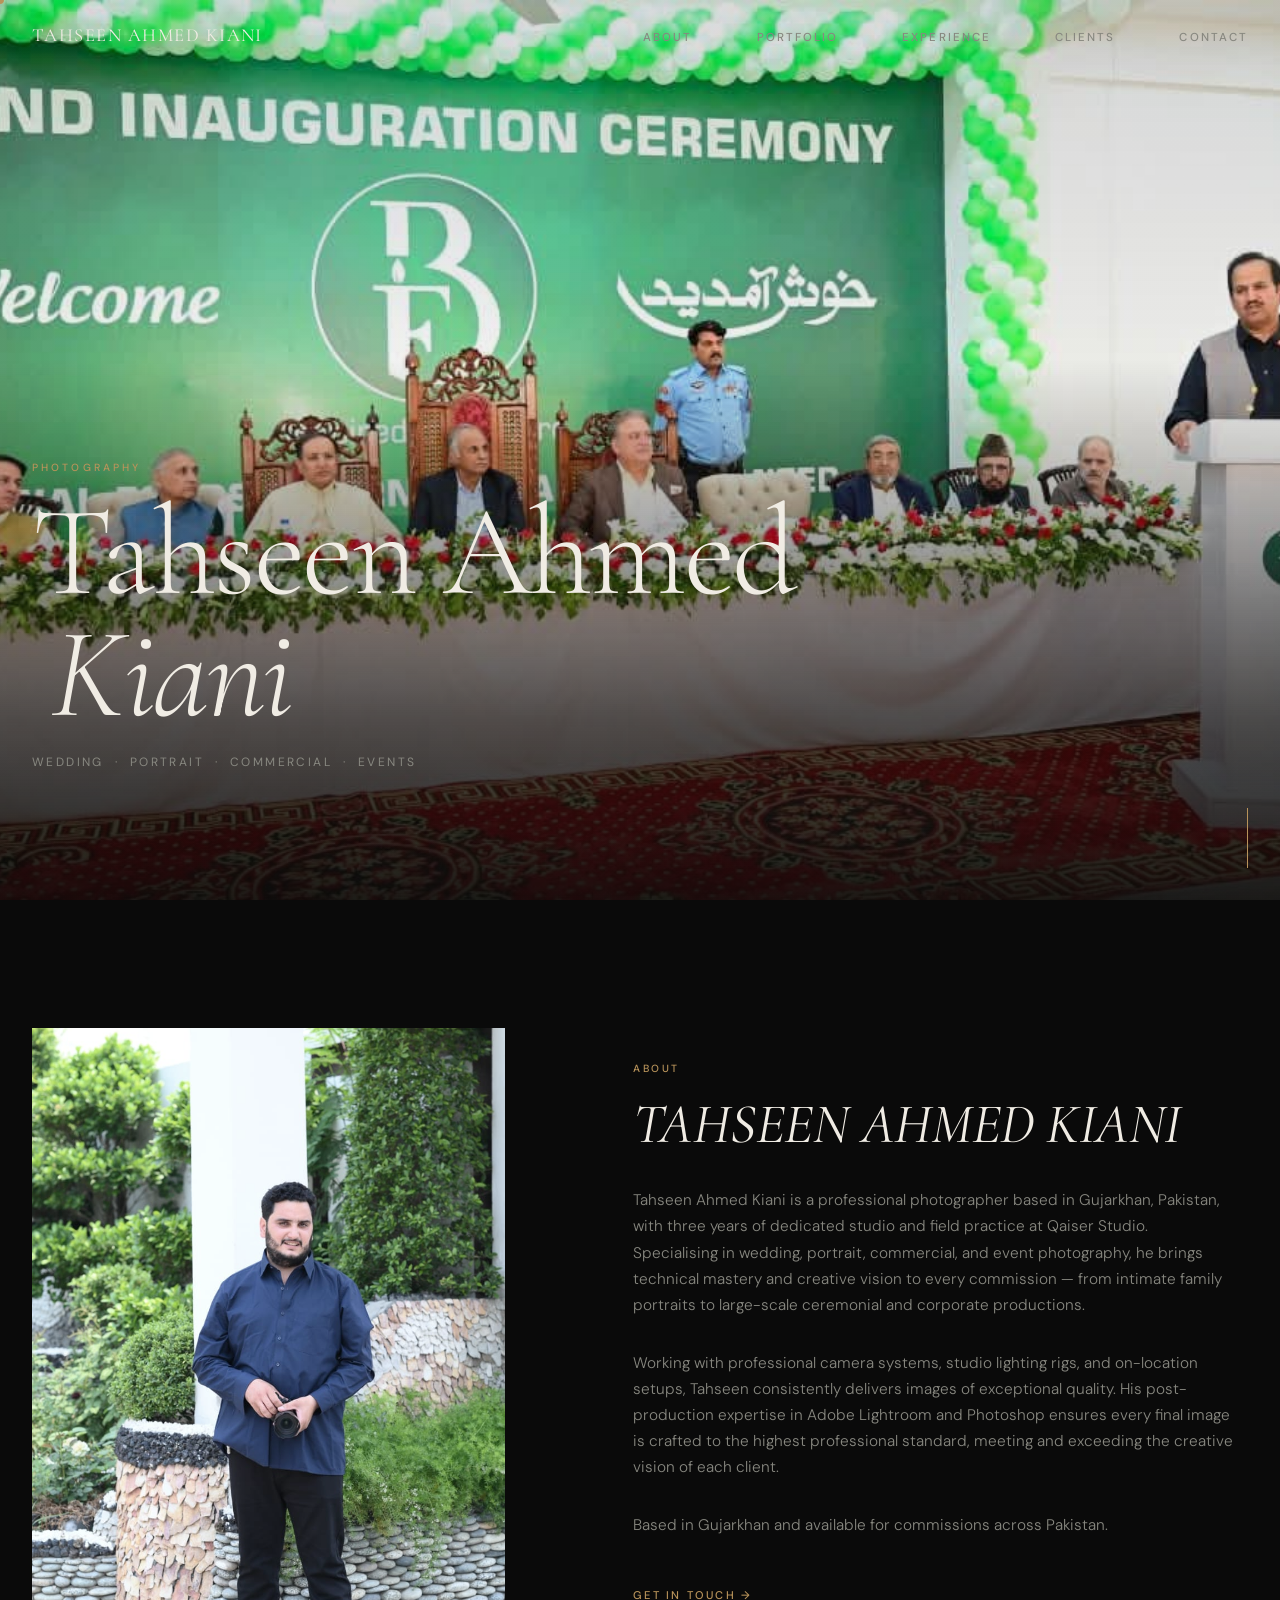
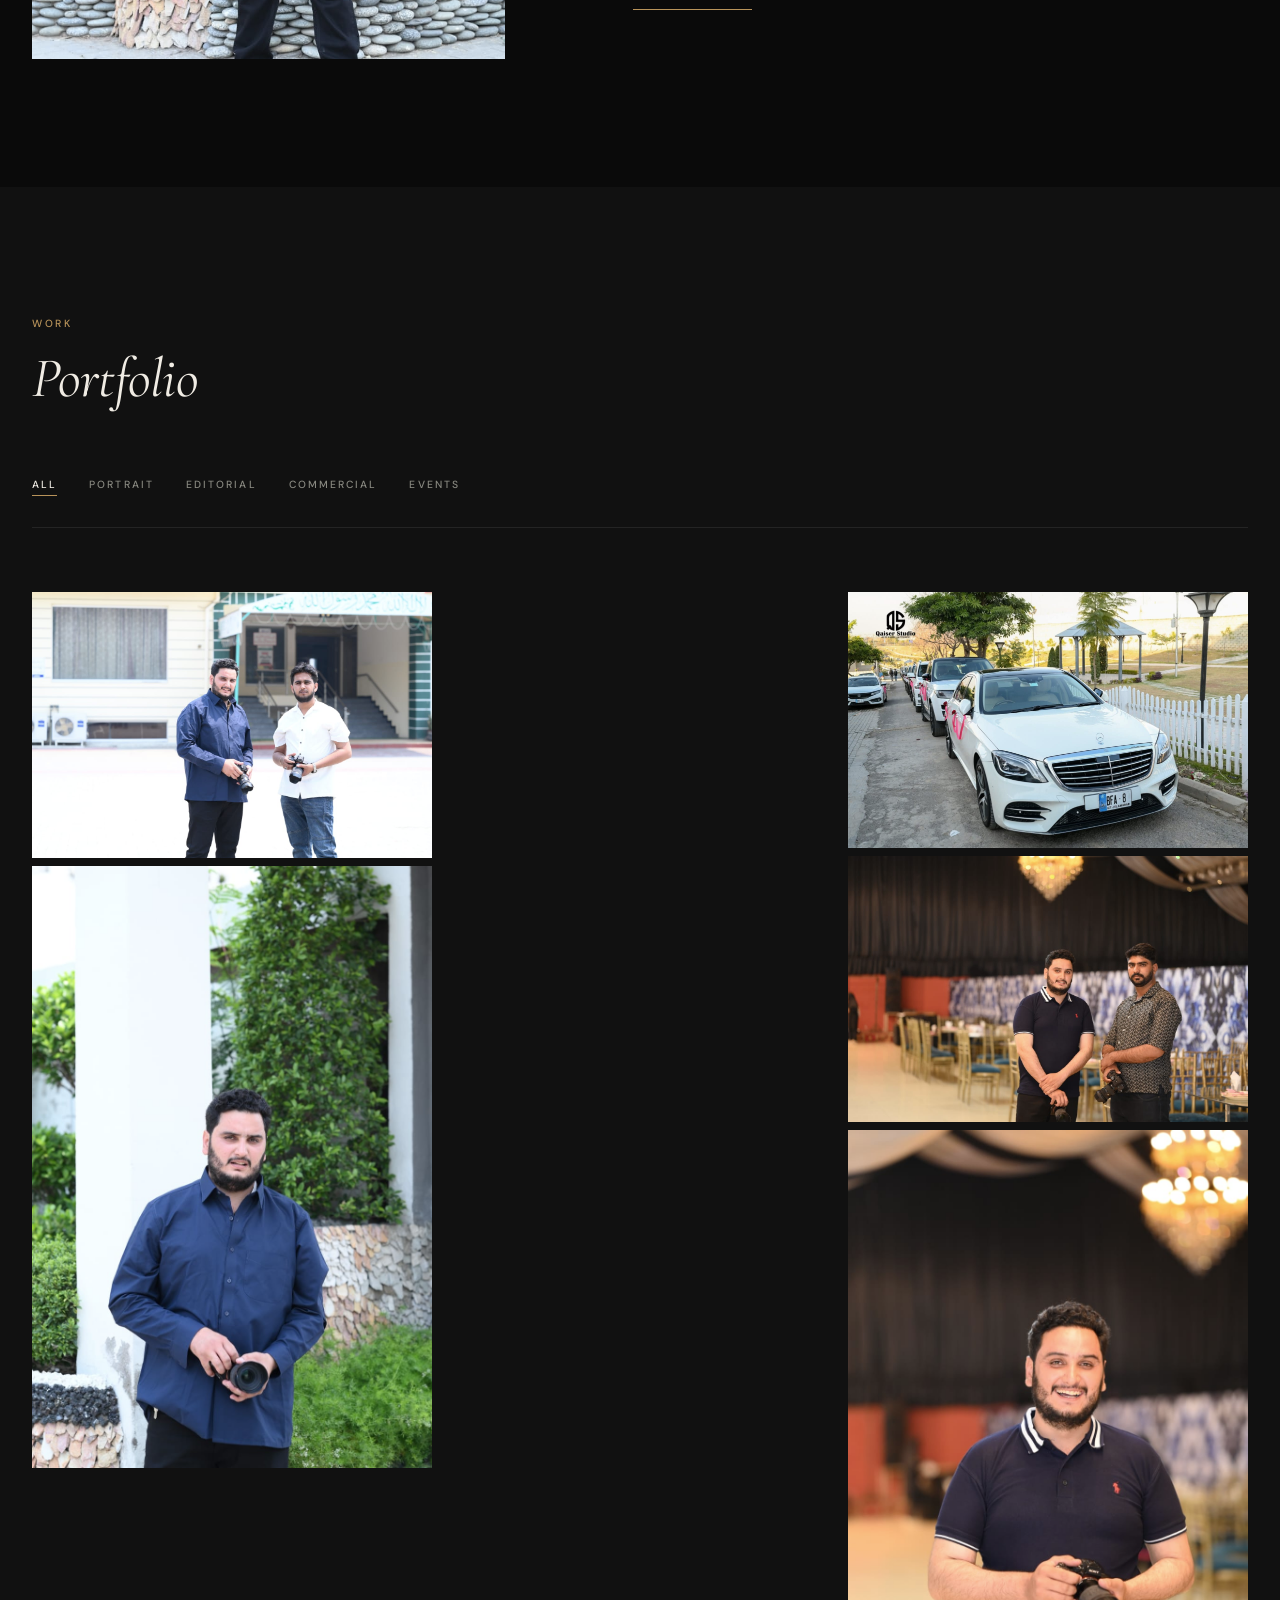
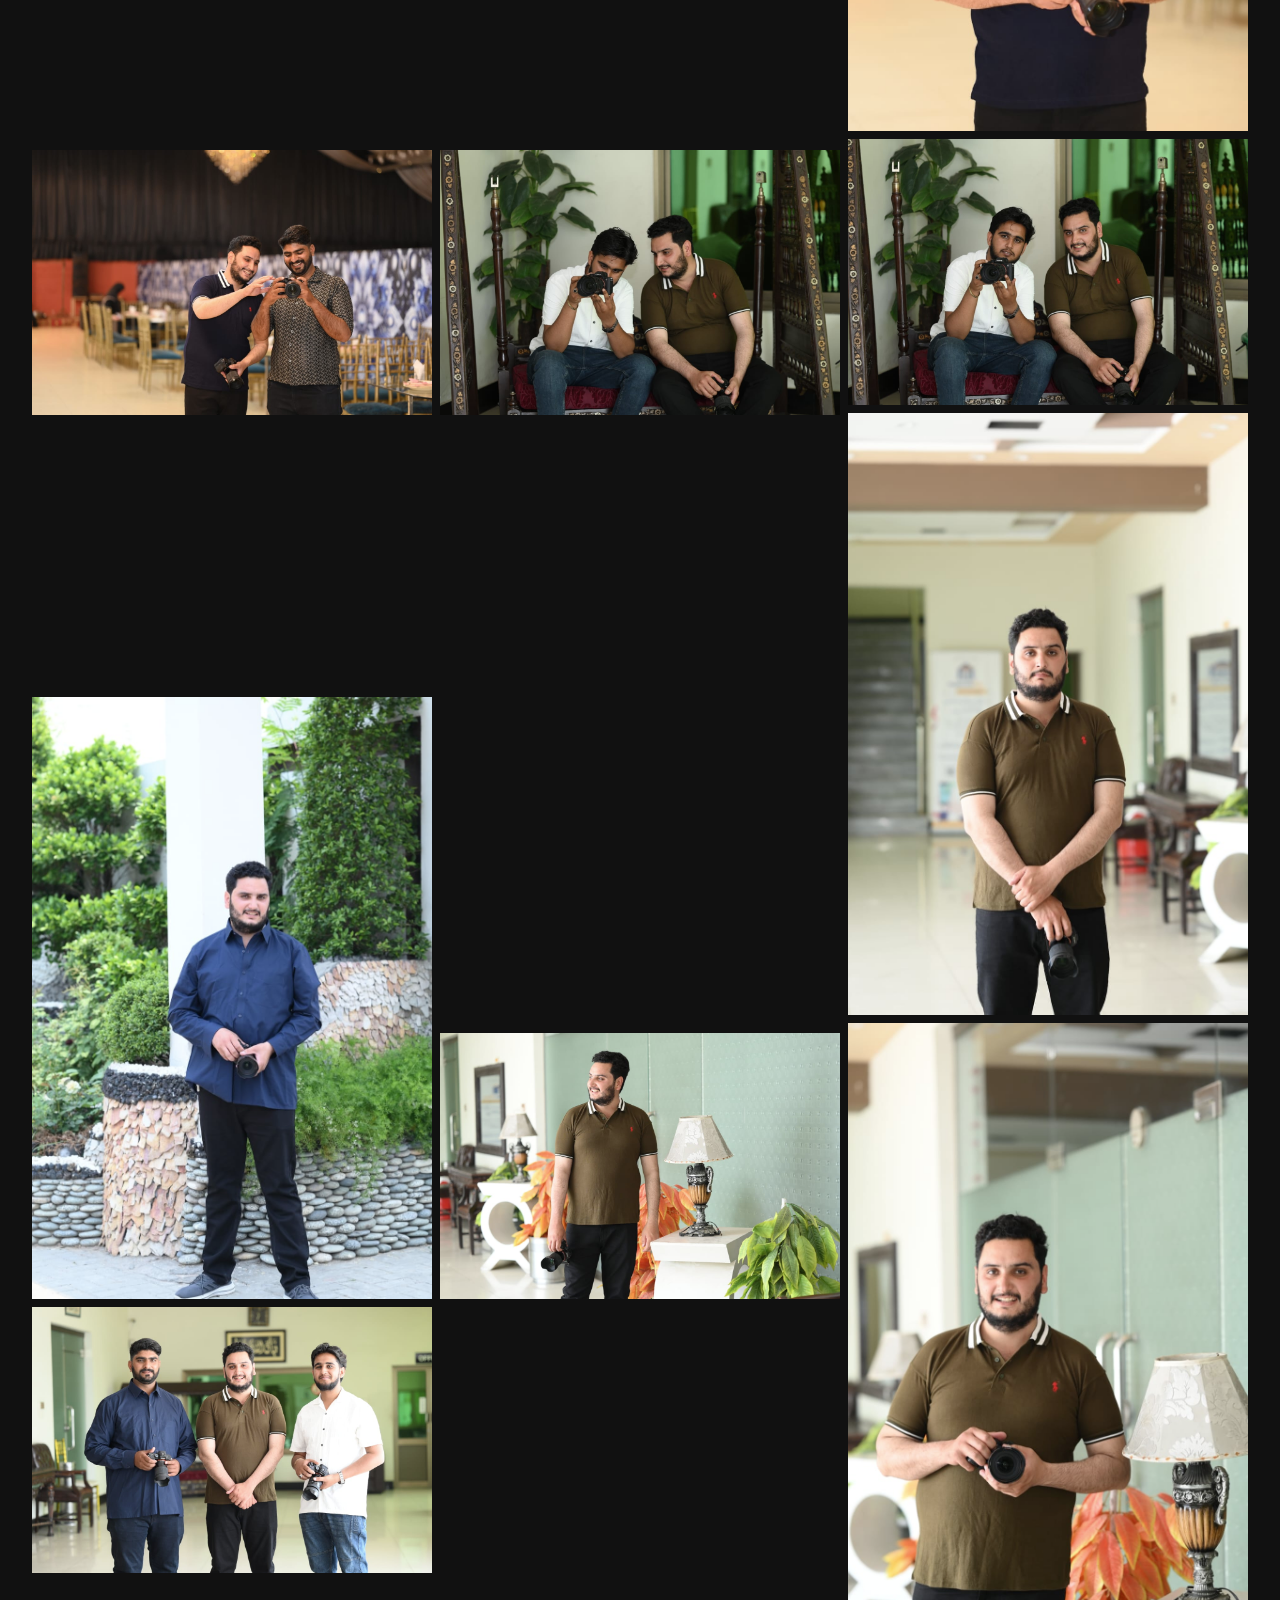
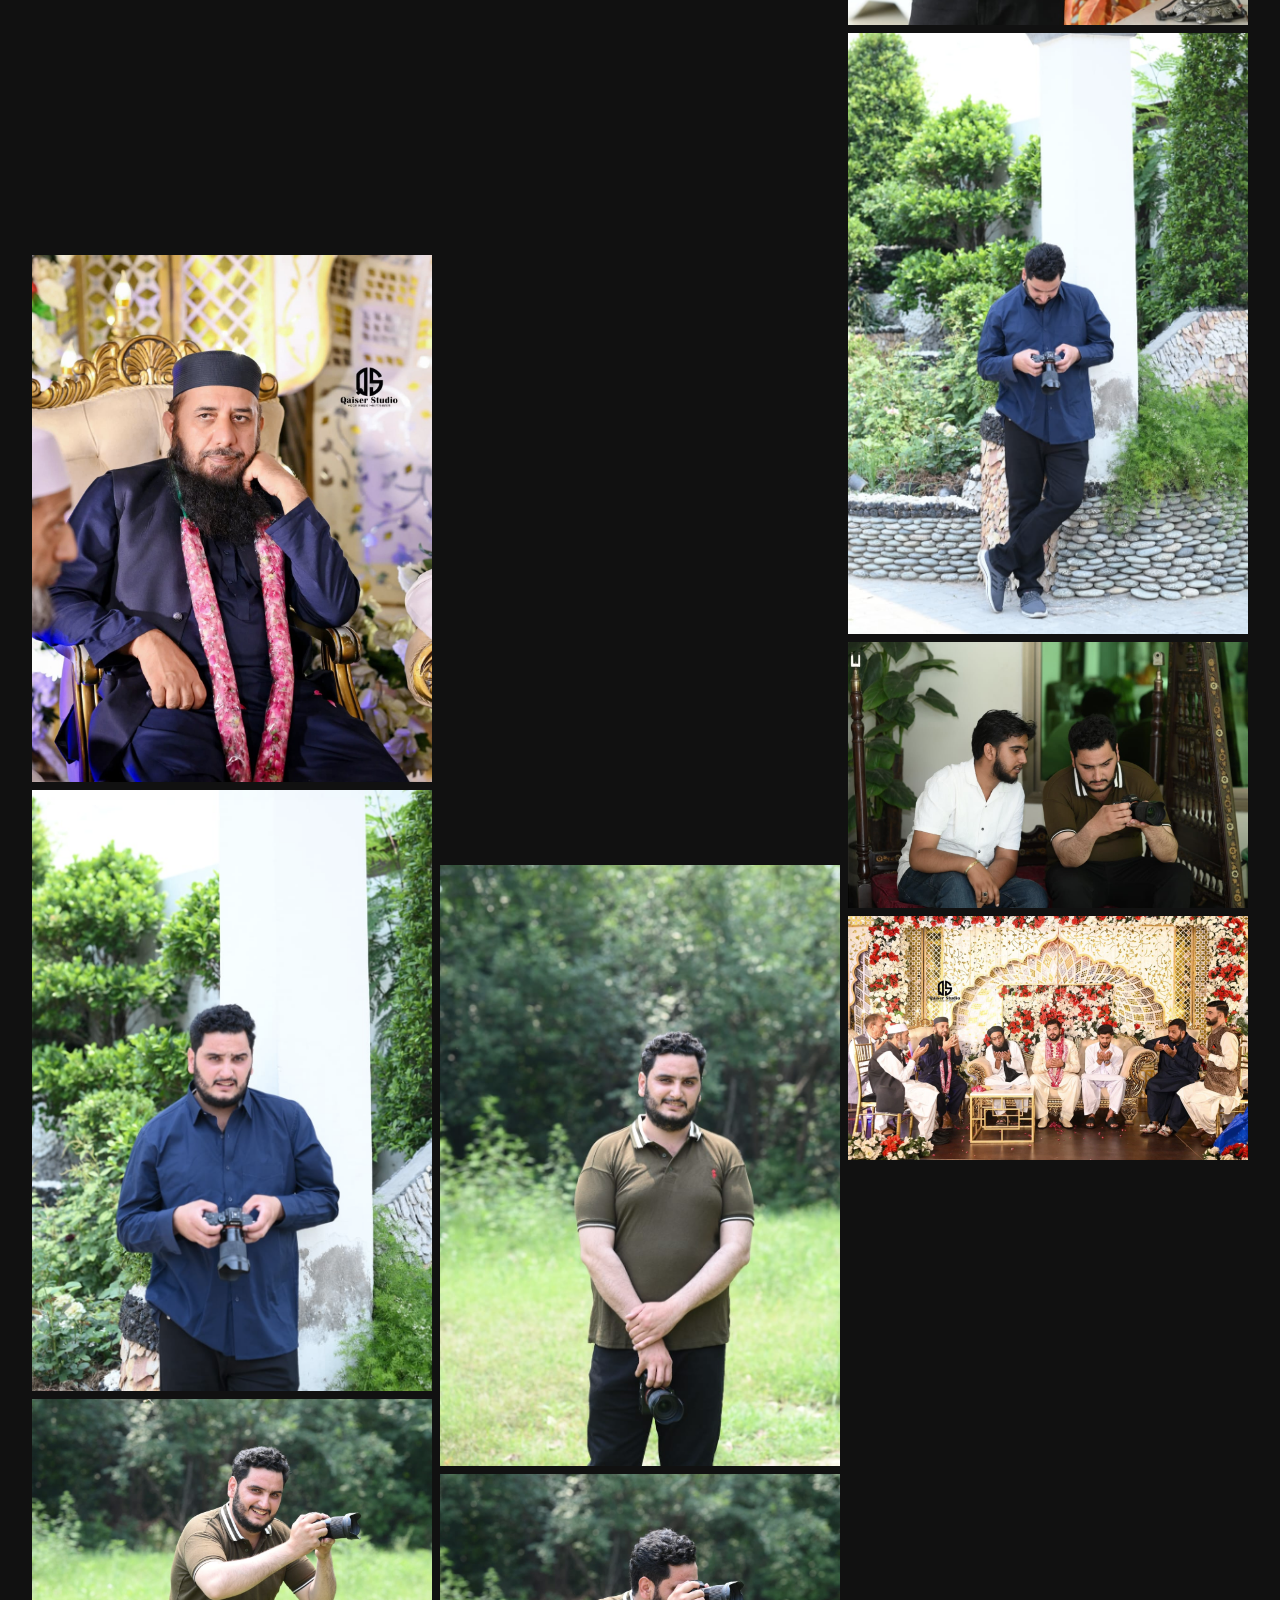
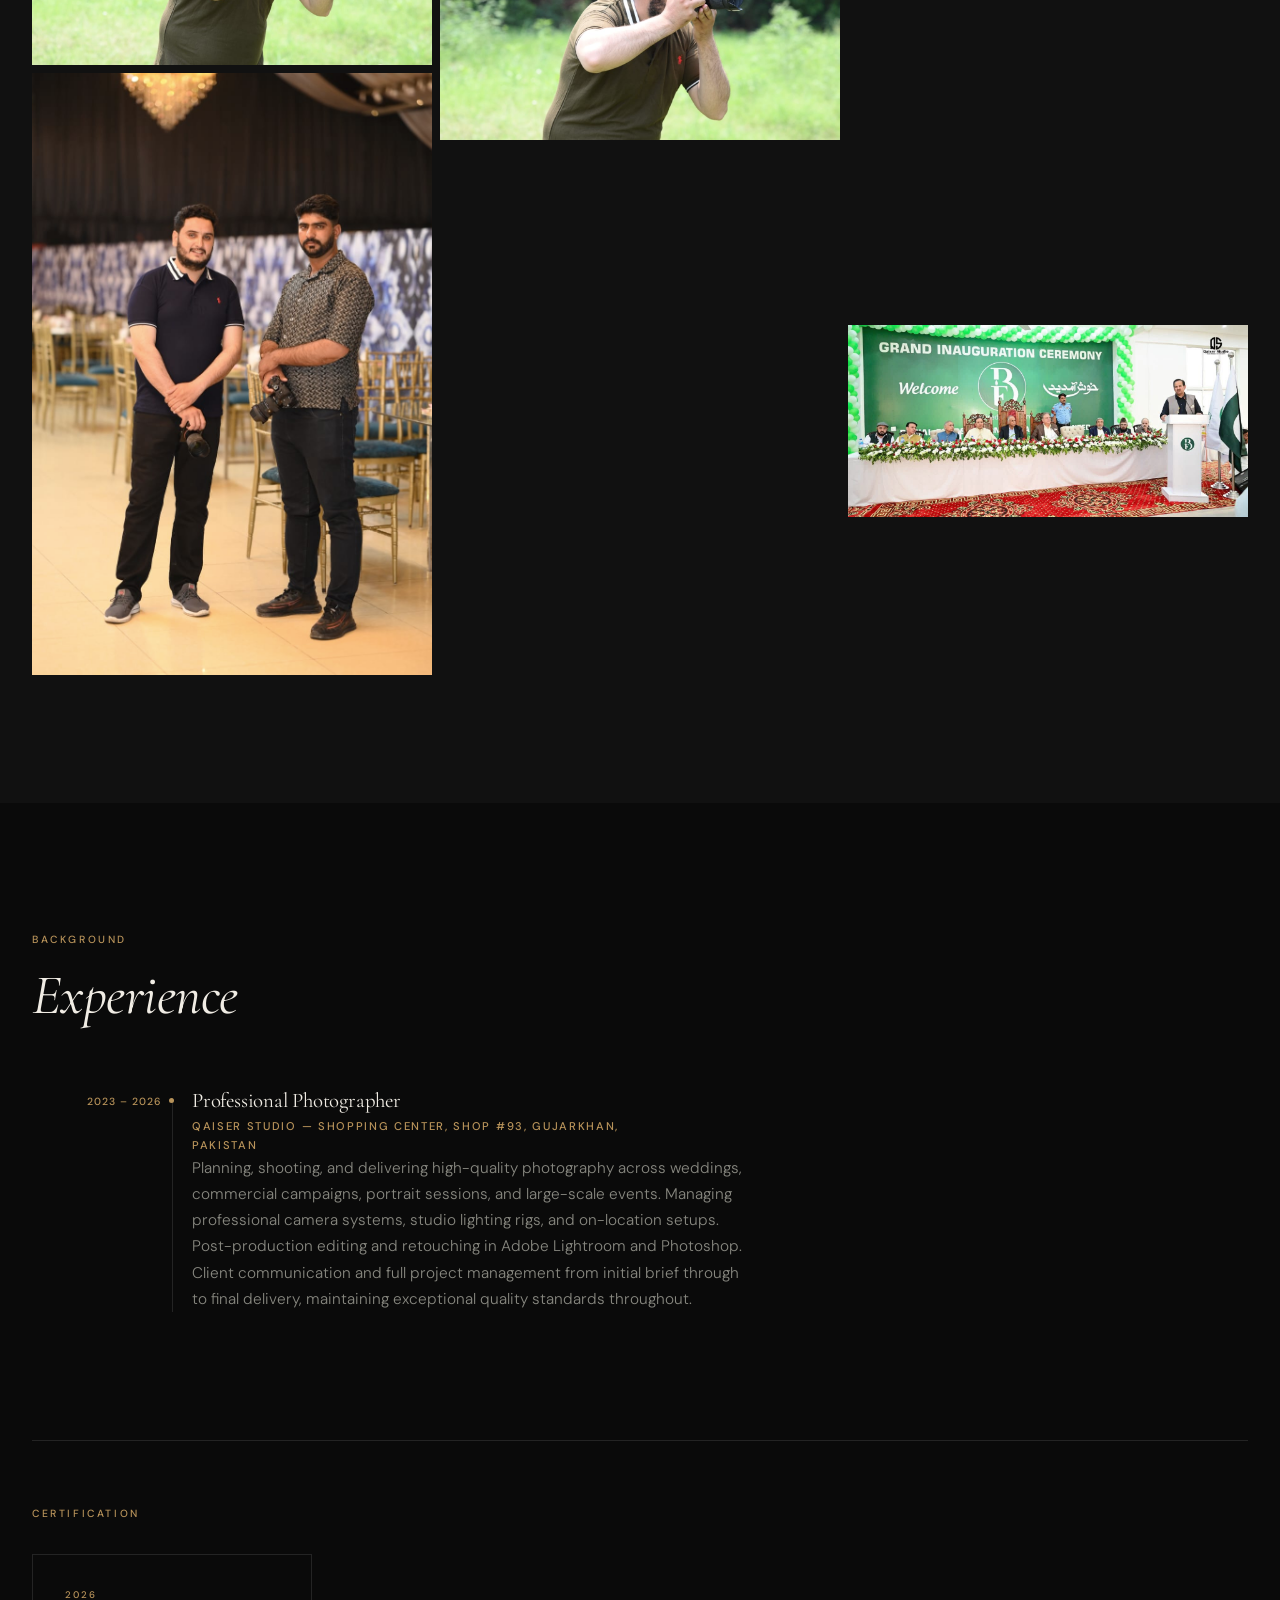
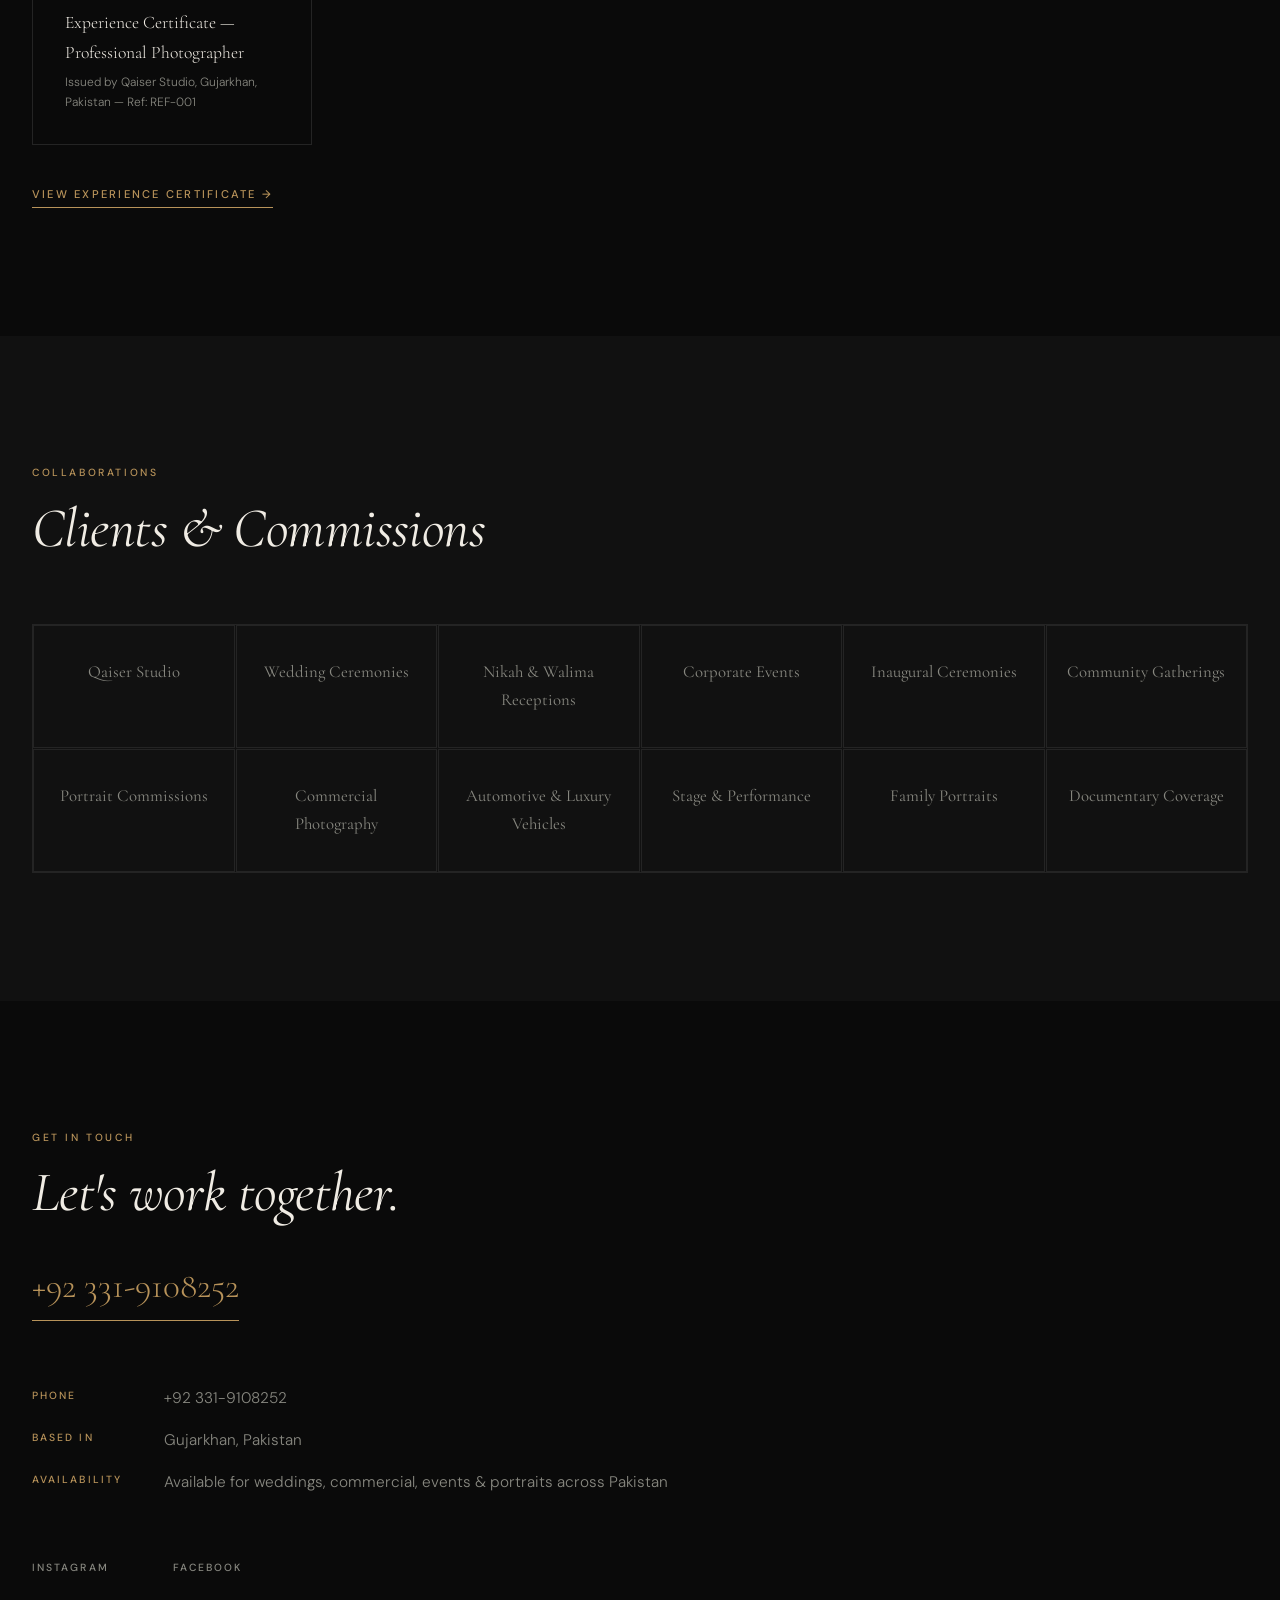
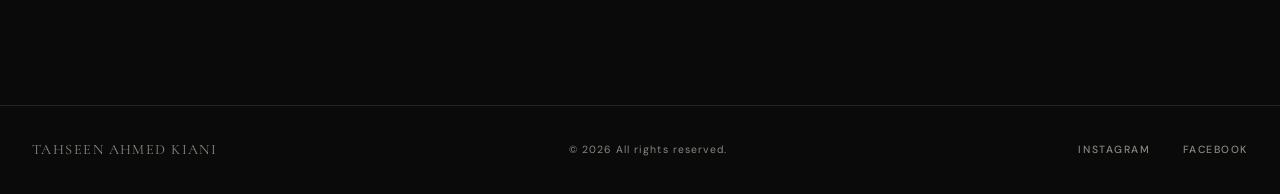
==== index.html @ 6f300f05 "Hardcode about portrait src in HTML for reliable load Co-Authored-By: Claude Sonnet 4.6 <noreply@ant" ====
<!DOCTYPE html>
<html lang="en">
<head>
  <meta charset="UTF-8">
  <meta name="viewport" content="width=device-width, initial-scale=1.0">

  <title>TAHSEEN AHMED KIANI — Photography</title>
  <meta name="description" content="TAHSEEN AHMED KIANI — wedding, portrait, commercial and event photographer based in Gujarkhan, Pakistan. Professional portfolio.">
  <meta name="author" content="TAHSEEN AHMED KIANI">

  <!-- Open Graph -->
  <meta property="og:title" content="TAHSEEN AHMED KIANI — Photography">
  <meta property="og:description" content="Wedding, portrait, commercial and event photographer based in Gujarkhan, Pakistan.">
  <meta property="og:type" content="website">

  <!-- Google Fonts: Cormorant Garamond (display) + DM Sans (body) -->
  <link rel="preconnect" href="https://fonts.googleapis.com">
  <link rel="preconnect" href="https://fonts.gstatic.com" crossorigin>
  <link href="https://fonts.googleapis.com/css2?family=Cormorant+Garamond:ital,wght@0,300;0,400;0,500;0,600;1,300;1,400&family=DM+Sans:wght@300;400;500&display=swap" rel="stylesheet">

  <link rel="stylesheet" href="css/style.css">
</head>
<body>

  <!-- Custom cursor dot -->
  <div class="cursor" id="cursor" aria-hidden="true"></div>

  <!-- =====================================================
       NAVIGATION
       ===================================================== -->
  <nav class="nav" id="nav" role="navigation" aria-label="Main navigation">
    <a class="nav__logo" href="#hero" aria-label="TAHSEEN AHMED KIANI — home">
      TAHSEEN AHMED KIANI
    </a>

    <button class="nav__toggle" id="navToggle" aria-label="Toggle navigation" aria-expanded="false">
      <span></span>
      <span></span>
      <span></span>
    </button>

    <ul class="nav__links" id="navLinks" role="list">
      <li><a href="#about">About</a></li>
      <li><a href="#portfolio">Portfolio</a></li>
      <li><a href="#experience">Experience</a></li>
      <li><a href="#clients">Clients</a></li>
      <li><a href="#contact">Contact</a></li>
    </ul>
  </nav>

  <main>

    <!-- =====================================================
         HERO — full-screen landing
         ===================================================== -->
    <section class="hero" id="hero" aria-label="Hero">
      <div class="hero__bg-wrap">
        <img class="hero__bg" id="heroBg" src="" alt="Tahseen Ahmed Kiani — photography" loading="eager">
      </div>
      <div class="hero__overlay" aria-hidden="true"></div>
      <div class="hero__content">
        <p class="hero__eyebrow reveal">Photography</p>
        <h1 class="hero__name reveal">
          <span class="hero__name-first">Tahseen Ahmed</span>
          <span class="hero__name-last"> Kiani</span>
        </h1>
        <p class="hero__tagline reveal">Wedding &nbsp;&middot;&nbsp; Portrait &nbsp;&middot;&nbsp; Commercial &nbsp;&middot;&nbsp; Events</p>
      </div>
      <a class="hero__scroll" href="#about" aria-label="Scroll to about section">
        <span class="hero__scroll-line"></span>
      </a>
    </section>

    <!-- =====================================================
         ABOUT
         ===================================================== -->
    <section class="about" id="about" aria-labelledby="about-heading">
      <div class="container">
        <div class="about__grid">
          <div class="about__image-wrap reveal">
            <figure>
              <img
                class="about__portrait"
                id="aboutPortrait"
                src="assests/WhatsApp%20Image%202026-05-24%20at%2021.28.14%20(1).jpeg"
                alt="Tahseen Ahmed Kiani — professional photographer"
                loading="lazy"
              >
            </figure>
          </div>
          <div class="about__text">
            <p class="section-label reveal">About</p>
            <h2 id="about-heading" class="about__heading reveal">TAHSEEN AHMED KIANI</h2>
            <div class="about__body">
              <p class="reveal">
                Tahseen Ahmed Kiani is a professional photographer based in Gujarkhan, Pakistan, with three years of dedicated studio and field practice at Qaiser Studio. Specialising in wedding, portrait, commercial, and event photography, he brings technical mastery and creative vision to every commission — from intimate family portraits to large-scale ceremonial and corporate productions.
              </p>
              <p class="reveal">
                Working with professional camera systems, studio lighting rigs, and on-location setups, Tahseen consistently delivers images of exceptional quality. His post-production expertise in Adobe Lightroom and Photoshop ensures every final image is crafted to the highest professional standard, meeting and exceeding the creative vision of each client.
              </p>
              <p class="reveal">
                Based in Gujarkhan and available for commissions across Pakistan.
              </p>
            </div>
            <a class="btn-text reveal" href="#contact">Get in touch &rarr;</a>
          </div>
        </div>
      </div>
    </section>

    <!-- =====================================================
         PORTFOLIO / GALLERY
         ===================================================== -->
    <section class="portfolio" id="portfolio" aria-labelledby="portfolio-heading">
      <div class="container">
        <div class="portfolio__header reveal">
          <p class="section-label">Work</p>
          <h2 id="portfolio-heading">Portfolio</h2>
        </div>

        <!-- Category filter bar -->
        <div class="filter" id="filter" role="tablist" aria-label="Portfolio categories">
          <button class="filter__btn active" data-filter="all" role="tab" aria-selected="true">All</button>
          <button class="filter__btn" data-filter="portrait" role="tab" aria-selected="false">Portrait</button>
          <button class="filter__btn" data-filter="editorial" role="tab" aria-selected="false">Editorial</button>
          <button class="filter__btn" data-filter="commercial" role="tab" aria-selected="false">Commercial</button>
          <button class="filter__btn" data-filter="events" role="tab" aria-selected="false">Events</button>
        </div>

        <!-- Gallery masonry grid — populated by js/main.js -->
        <div class="gallery" id="gallery" role="tabpanel" aria-live="polite"></div>
      </div>
    </section>

    <!-- =====================================================
         EXPERIENCE / CV
         ===================================================== -->
    <section class="experience" id="experience" aria-labelledby="experience-heading">
      <div class="container">
        <div class="experience__header reveal">
          <p class="section-label">Background</p>
          <h2 id="experience-heading">Experience</h2>
        </div>

        <div class="timeline">

          <article class="timeline__item reveal">
            <div class="timeline__year">
              2023 &ndash; 2026
            </div>
            <div class="timeline__content">
              <h3>Professional Photographer</h3>
              <p class="timeline__org">Qaiser Studio &mdash; Shopping Center, Shop #93, Gujarkhan, Pakistan</p>
              <p>Planning, shooting, and delivering high-quality photography across weddings, commercial campaigns, portrait sessions, and large-scale events. Managing professional camera systems, studio lighting rigs, and on-location setups. Post-production editing and retouching in Adobe Lightroom and Photoshop. Client communication and full project management from initial brief through to final delivery, maintaining exceptional quality standards throughout.</p>
            </div>
          </article>

        </div>

        <!-- Experience Certificate -->
        <div class="awards reveal">
          <p class="section-label">Certification</p>
          <div class="awards__grid">
            <div class="award__item">
              <span class="award__year">2026</span>
              <span class="award__name">Experience Certificate — Professional Photographer</span>
              <span class="award__body">Issued by Qaiser Studio, Gujarkhan, Pakistan &mdash; Ref: REF-001</span>
            </div>
          </div>
          <p style="margin-top:1.5rem;">
            <a class="btn-text" href="assests/experience-certificate-1.jpeg" target="_blank" rel="noopener noreferrer">View Experience Certificate &rarr;</a>
          </p>
        </div>
      </div>
    </section>

    <!-- =====================================================
         CLIENTS / COMMISSIONS
         ===================================================== -->
    <section class="clients" id="clients" aria-labelledby="clients-heading">
      <div class="container">
        <div class="clients__header reveal">
          <p class="section-label">Collaborations</p>
          <h2 id="clients-heading">Clients &amp; Commissions</h2>
        </div>
        <ul class="clients__grid reveal" role="list">
          <li>Qaiser Studio</li>
          <li>Wedding Ceremonies</li>
          <li>Nikah &amp; Walima Receptions</li>
          <li>Corporate Events</li>
          <li>Inaugural Ceremonies</li>
          <li>Community Gatherings</li>
          <li>Portrait Commissions</li>
          <li>Commercial Photography</li>
          <li>Automotive &amp; Luxury Vehicles</li>
          <li>Stage &amp; Performance</li>
          <li>Family Portraits</li>
          <li>Documentary Coverage</li>
        </ul>
      </div>
    </section>

    <!-- =====================================================
         CONTACT
         ===================================================== -->
    <section class="contact" id="contact" aria-labelledby="contact-heading">
      <div class="container">
        <div class="contact__inner reveal">
          <p class="section-label">Get in touch</p>
          <h2 id="contact-heading" class="contact__heading">Let's work together.</h2>
          <a class="contact__email" href="tel:+923319108252">+92 331-9108252</a>

          <div class="contact__details">
            <p><span class="contact__label">Phone</span><a href="tel:+923319108252">+92 331-9108252</a></p>
            <p><span class="contact__label">Based in</span>Gujarkhan, Pakistan</p>
            <p><span class="contact__label">Availability</span>Available for weddings, commercial, events &amp; portraits across Pakistan</p>
          </div>

          <div class="contact__social">
            <a href="https://instagram.com/qaiserstudio" target="_blank" rel="noopener noreferrer" aria-label="Instagram">Instagram</a>
            <a href="https://www.facebook.com/QaiserStudioGujarkhan" target="_blank" rel="noopener noreferrer" aria-label="Facebook">Facebook</a>
          </div>
        </div>
      </div>
    </section>

  </main>

  <!-- =====================================================
       FOOTER
       ===================================================== -->
  <footer class="footer" role="contentinfo">
    <div class="container">
      <div class="footer__inner">
        <span class="footer__name">TAHSEEN AHMED KIANI</span>
        <span class="footer__copy">&copy; <span id="footerYear"></span> All rights reserved.</span>
        <nav class="footer__social" aria-label="Social links">
          <a href="https://instagram.com/qaiserstudio" target="_blank" rel="noopener noreferrer">Instagram</a>
          <a href="https://www.facebook.com/QaiserStudioGujarkhan" target="_blank" rel="noopener noreferrer">Facebook</a>
        </nav>
      </div>
    </div>
  </footer>

  <!-- =====================================================
       LIGHTBOX OVERLAY
       ===================================================== -->
  <div class="lightbox" id="lightbox" role="dialog" aria-modal="true" aria-label="Image viewer" aria-hidden="true">
    <button class="lightbox__close" id="lbClose" aria-label="Close lightbox">&times;</button>
    <button class="lightbox__prev" id="lbPrev" aria-label="Previous image">&#8249;</button>
    <button class="lightbox__next" id="lbNext" aria-label="Next image">&#8250;</button>
    <div class="lightbox__stage">
      <figure class="lightbox__figure">
        <img class="lightbox__img" id="lbImg" src="" alt="">
        <figcaption class="lightbox__caption" id="lbCaption"></figcaption>
      </figure>
    </div>
    <div class="lightbox__counter" id="lbCounter" aria-live="polite"></div>
  </div>

  <script src="js/main.js"></script>
</body>
</html>
---- css/style.css ----
/* =====================================================
   CSS Custom Properties — edit these to retheme the whole site
   ===================================================== */
:root {
  /* Colours */
  --bg:           #0a0a0a;
  --bg-2:         #111111;
  --bg-3:         #181818;
  --text:         #f0ece4;
  --text-muted:   #888880;
  --accent:       #b8935a;   /* warm gold */
  --accent-light: #d4aa72;
  --border:       #242424;

  /* Typography */
  --font-display: 'Cormorant Garamond', Georgia, serif;
  --font-body:    'DM Sans', system-ui, sans-serif;

  /* Spacing */
  --space-xs:   0.5rem;
  --space-sm:   1rem;
  --space-md:   2rem;
  --space-lg:   4rem;
  --space-xl:   8rem;

  /* Layout */
  --container:  1320px;
  --nav-height: 72px;

  /* Transitions */
  --ease:       cubic-bezier(0.25, 0.46, 0.45, 0.94);
  --duration:   0.6s;
}

/* =====================================================
   Reset & Base
   ===================================================== */
*, *::before, *::after {
  box-sizing: border-box;
  margin: 0;
  padding: 0;
}

html {
  font-size: 16px;
  scroll-behavior: smooth;
  -webkit-text-size-adjust: 100%;
}

body {
  background-color: var(--bg);
  color: var(--text);
  font-family: var(--font-body);
  font-weight: 300;
  line-height: 1.7;
  overflow-x: hidden;
  cursor: none;
}

body.lightbox-open {
  overflow: hidden;
}

img {
  display: block;
  max-width: 100%;
  height: auto;
}

a {
  color: inherit;
  text-decoration: none;
}

ul {
  list-style: none;
}

button {
  background: none;
  border: none;
  cursor: none;
  font-family: inherit;
  color: inherit;
}

/* =====================================================
   Typography
   ===================================================== */
h1, h2, h3, h4 {
  font-family: var(--font-display);
  font-weight: 400;
  line-height: 1.1;
  letter-spacing: -0.01em;
}

h1 { font-size: clamp(3rem, 8vw, 7rem); }
h2 { font-size: clamp(2rem, 5vw, 3.5rem); }
h3 { font-size: clamp(1.1rem, 2vw, 1.5rem); }

p {
  font-size: clamp(0.9rem, 1.2vw, 1.05rem);
  color: var(--text-muted);
  max-width: 60ch;
}

.section-label {
  font-family: var(--font-body);
  font-size: 0.65rem;
  font-weight: 500;
  letter-spacing: 0.25em;
  text-transform: uppercase;
  color: var(--accent);
  margin-bottom: var(--space-sm);
  max-width: none;
}

.container {
  max-width: var(--container);
  margin: 0 auto;
  padding: 0 var(--space-md);
}

/* =====================================================
   Custom Cursor
   ===================================================== */
.cursor {
  position: fixed;
  width: 8px;
  height: 8px;
  background: var(--accent);
  border-radius: 50%;
  pointer-events: none;
  z-index: 9999;
  transform: translate(-50%, -50%);
  transition: transform 0.15s var(--ease), width 0.2s var(--ease), height 0.2s var(--ease), opacity 0.2s;
  mix-blend-mode: normal;
  will-change: transform;
}

.cursor.cursor--hover {
  width: 36px;
  height: 36px;
  background: transparent;
  border: 1px solid var(--accent);
  mix-blend-mode: normal;
}

.cursor.cursor--hidden {
  opacity: 0;
}

@media (hover: none) {
  .cursor { display: none; }
  body { cursor: auto; }
  button { cursor: pointer; }
  a { cursor: pointer; }
}

/* =====================================================
   Scroll Reveal Animation
   ===================================================== */
.reveal {
  opacity: 0;
  transform: translateY(28px);
  transition: opacity 0.75s var(--ease), transform 0.75s var(--ease);
}

.reveal.is-visible {
  opacity: 1;
  transform: translateY(0);
}

/* Staggered children */
.reveal:nth-child(2) { transition-delay: 0.1s; }
.reveal:nth-child(3) { transition-delay: 0.2s; }
.reveal:nth-child(4) { transition-delay: 0.3s; }

/* =====================================================
   Navigation
   ===================================================== */
.nav {
  position: fixed;
  top: 0;
  left: 0;
  right: 0;
  height: var(--nav-height);
  z-index: 1000;
  display: flex;
  align-items: center;
  justify-content: space-between;
  padding: 0 var(--space-md);
  transition: background 0.4s var(--ease), backdrop-filter 0.4s;
}

.nav.nav--scrolled {
  background: rgba(10, 10, 10, 0.85);
  backdrop-filter: blur(16px);
  -webkit-backdrop-filter: blur(16px);
  border-bottom: 1px solid var(--border);
}

.nav__logo {
  font-family: var(--font-display);
  font-size: 1.15rem;
  font-weight: 400;
  letter-spacing: 0.08em;
  text-transform: uppercase;
  color: var(--text);
  white-space: nowrap;
  transition: color 0.3s;
}

.nav__logo:hover {
  color: var(--accent);
}

.nav__links {
  display: flex;
  gap: var(--space-lg);
  align-items: center;
}

.nav__links a {
  font-size: 0.72rem;
  font-weight: 500;
  letter-spacing: 0.18em;
  text-transform: uppercase;
  color: var(--text-muted);
  position: relative;
  transition: color 0.3s;
}

.nav__links a::after {
  content: '';
  position: absolute;
  bottom: -4px;
  left: 0;
  width: 0;
  height: 1px;
  background: var(--accent);
  transition: width 0.3s var(--ease);
}

.nav__links a:hover {
  color: var(--text);
}

.nav__links a:hover::after {
  width: 100%;
}

/* Hamburger */
.nav__toggle {
  display: none;
  flex-direction: column;
  gap: 5px;
  width: 26px;
  padding: 4px 0;
  z-index: 1001;
}

.nav__toggle span {
  display: block;
  height: 1px;
  background: var(--text);
  transition: transform 0.35s var(--ease), opacity 0.35s;
}

.nav__toggle.is-open span:nth-child(1) {
  transform: translateY(6px) rotate(45deg);
}
.nav__toggle.is-open span:nth-child(2) {
  opacity: 0;
}
.nav__toggle.is-open span:nth-child(3) {
  transform: translateY(-6px) rotate(-45deg);
}

/* =====================================================
   Hero
   ===================================================== */
.hero {
  position: relative;
  height: 100svh;
  min-height: 600px;
  display: flex;
  align-items: flex-end;
  overflow: hidden;
}

.hero__bg-wrap {
  position: absolute;
  inset: 0;
  z-index: 0;
}

.hero__bg {
  width: 100%;
  height: 100%;
  object-fit: cover;
  object-position: center;
  transform: scale(1.04);
  transition: transform 8s ease-out;
}

.hero__bg.is-loaded {
  transform: scale(1);
}

.hero__overlay {
  position: absolute;
  inset: 0;
  z-index: 1;
  background: linear-gradient(
    to bottom,
    rgba(10, 10, 10, 0.15) 0%,
    rgba(10, 10, 10, 0.05) 40%,
    rgba(10, 10, 10, 0.7) 80%,
    rgba(10, 10, 10, 0.92) 100%
  );
}

.hero__content {
  position: relative;
  z-index: 2;
  padding: 0 var(--space-md) var(--space-xl);
  max-width: var(--container);
  width: 100%;
  margin: 0 auto;
}

.hero__eyebrow {
  font-size: 0.65rem;
  font-weight: 500;
  letter-spacing: 0.3em;
  text-transform: uppercase;
  color: var(--accent);
  margin-bottom: var(--space-sm);
  max-width: none;
}

.hero__name {
  font-family: var(--font-display);
  font-size: clamp(3.5rem, 10vw, 8.5rem);
  font-weight: 300;
  line-height: 0.95;
  letter-spacing: -0.02em;
  color: var(--text);
  margin-bottom: var(--space-sm);
}

.hero__name-last {
  display: block;
  padding-left: 0.15em;
  font-style: italic;
}

.hero__tagline {
  font-size: 0.75rem;
  font-weight: 400;
  letter-spacing: 0.2em;
  text-transform: uppercase;
  color: var(--text-muted);
  max-width: none;
}

.hero__scroll {
  position: absolute;
  bottom: var(--space-md);
  right: var(--space-md);
  z-index: 2;
  display: flex;
  align-items: center;
  gap: 10px;
  font-size: 0.6rem;
  letter-spacing: 0.2em;
  text-transform: uppercase;
  color: var(--text-muted);
  writing-mode: vertical-rl;
  transition: color 0.3s;
}

.hero__scroll-line {
  display: block;
  width: 1px;
  height: 60px;
  background: var(--accent);
  transform-origin: top;
  animation: scrollLine 2s var(--ease) infinite;
}

@keyframes scrollLine {
  0%   { transform: scaleY(0); opacity: 0; }
  30%  { opacity: 1; }
  100% { transform: scaleY(1); opacity: 0; }
}

/* =====================================================
   About
   ===================================================== */
.about {
  padding: var(--space-xl) 0;
  background: var(--bg);
}

.about__grid {
  display: grid;
  grid-template-columns: 1fr 1.3fr;
  gap: var(--space-xl);
  align-items: start;
}

.about__image-wrap figure {
  position: sticky;
  top: calc(var(--nav-height) + var(--space-md));
  overflow: hidden;
}

.about__portrait {
  width: 100%;
  aspect-ratio: 3 / 4;
  object-fit: cover;
  filter: grayscale(20%);
  transition: filter 0.6s;
}

.about__portrait:hover {
  filter: grayscale(0%);
}

.about__text {
  padding-top: var(--space-md);
}

.about__heading {
  margin-bottom: var(--space-md);
  font-style: italic;
  color: var(--text);
}

.about__body p {
  margin-bottom: var(--space-md);
}

.btn-text {
  display: inline-block;
  font-size: 0.7rem;
  font-weight: 500;
  letter-spacing: 0.2em;
  text-transform: uppercase;
  color: var(--accent);
  border-bottom: 1px solid var(--accent);
  padding-bottom: 3px;
  margin-top: var(--space-sm);
  transition: color 0.3s, border-color 0.3s, letter-spacing 0.3s;
}

.btn-text:hover {
  color: var(--accent-light);
  border-color: var(--accent-light);
  letter-spacing: 0.28em;
}

/* =====================================================
   Portfolio / Gallery
   ===================================================== */
.portfolio {
  padding: var(--space-xl) 0;
  background: var(--bg-2);
}

.portfolio__header {
  margin-bottom: var(--space-lg);
}

.portfolio__header h2 {
  font-style: italic;
  color: var(--text);
}

/* Filter bar */
.filter {
  display: flex;
  flex-wrap: wrap;
  gap: var(--space-md);
  margin-bottom: var(--space-lg);
  border-bottom: 1px solid var(--border);
  padding-bottom: var(--space-md);
}

.filter__btn {
  font-size: 0.65rem;
  font-weight: 500;
  letter-spacing: 0.2em;
  text-transform: uppercase;
  color: var(--text-muted);
  padding: 4px 0;
  position: relative;
  transition: color 0.3s;
}

.filter__btn::after {
  content: '';
  position: absolute;
  bottom: -1px;
  left: 0;
  width: 0;
  height: 1px;
  background: var(--accent);
  transition: width 0.3s var(--ease);
}

.filter__btn:hover,
.filter__btn.active {
  color: var(--text);
}

.filter__btn.active::after {
  width: 100%;
}

/* Masonry Gallery */
.gallery {
  columns: 3 300px;
  column-gap: 8px;
  transition: opacity 0.3s var(--ease);
}

.gallery.is-filtering {
  opacity: 0;
}

.gallery__item {
  break-inside: avoid;
  margin-bottom: 8px;
  overflow: hidden;
  position: relative;
  cursor: none;
  display: block;
}

.gallery__item.is-hidden {
  display: none;
}

.gallery__item figure {
  position: relative;
  overflow: hidden;
  line-height: 0;
}

.gallery__item img {
  width: 100%;
  height: auto;
  display: block;
  transition: transform 0.7s var(--ease), filter 0.5s;
  filter: grayscale(10%);
}

.gallery__item:hover img {
  transform: scale(1.03);
  filter: grayscale(0%);
}

.gallery__item figcaption {
  position: absolute;
  bottom: 0;
  left: 0;
  right: 0;
  padding: var(--space-md) var(--space-sm) var(--space-sm);
  background: linear-gradient(to top, rgba(10,10,10,0.8) 0%, transparent 100%);
  font-size: 0.6rem;
  font-weight: 500;
  letter-spacing: 0.18em;
  text-transform: uppercase;
  color: var(--text-muted);
  opacity: 0;
  transform: translateY(6px);
  transition: opacity 0.35s, transform 0.35s;
}

.gallery__item:hover figcaption {
  opacity: 1;
  transform: translateY(0);
}

/* =====================================================
   Lightbox
   ===================================================== */
.lightbox {
  position: fixed;
  inset: 0;
  z-index: 2000;
  background: rgba(5, 5, 5, 0.97);
  display: flex;
  align-items: center;
  justify-content: center;
  opacity: 0;
  pointer-events: none;
  transition: opacity 0.4s var(--ease);
}

.lightbox.is-open {
  opacity: 1;
  pointer-events: all;
}

.lightbox__stage {
  width: 100%;
  height: 100%;
  display: flex;
  align-items: center;
  justify-content: center;
  padding: calc(var(--nav-height) + var(--space-md)) var(--space-xl) var(--space-md);
}

.lightbox__figure {
  position: relative;
  max-width: 90vw;
  max-height: 88vh;
  display: flex;
  flex-direction: column;
  align-items: center;
}

.lightbox__img {
  max-width: 90vw;
  max-height: 82vh;
  width: auto;
  height: auto;
  object-fit: contain;
  transition: opacity 0.3s var(--ease), transform 0.3s var(--ease);
}

.lightbox__img.is-loading {
  opacity: 0;
  transform: scale(0.98);
}

.lightbox__caption {
  margin-top: var(--space-sm);
  font-size: 0.65rem;
  font-weight: 500;
  letter-spacing: 0.18em;
  text-transform: uppercase;
  color: var(--text-muted);
  text-align: center;
}

.lightbox__close,
.lightbox__prev,
.lightbox__next {
  position: absolute;
  z-index: 2001;
  color: var(--text-muted);
  font-size: 1.8rem;
  font-weight: 300;
  transition: color 0.3s, transform 0.3s;
  line-height: 1;
  padding: var(--space-sm);
}

.lightbox__close:hover,
.lightbox__prev:hover,
.lightbox__next:hover {
  color: var(--text);
}

.lightbox__close {
  top: var(--space-md);
  right: var(--space-md);
  font-size: 2rem;
}

.lightbox__close:hover {
  transform: rotate(90deg);
}

.lightbox__prev {
  left: var(--space-md);
  top: 50%;
  transform: translateY(-50%);
  font-size: 3rem;
}

.lightbox__next {
  right: var(--space-md);
  top: 50%;
  transform: translateY(-50%);
  font-size: 3rem;
}

.lightbox__prev:hover {
  transform: translateY(-50%) translateX(-4px);
}

.lightbox__next:hover {
  transform: translateY(-50%) translateX(4px);
}

.lightbox__counter {
  position: absolute;
  bottom: var(--space-md);
  left: 50%;
  transform: translateX(-50%);
  font-size: 0.65rem;
  font-weight: 500;
  letter-spacing: 0.2em;
  color: var(--text-muted);
}

/* =====================================================
   Experience / CV
   ===================================================== */
.experience {
  padding: var(--space-xl) 0;
  background: var(--bg);
}

.experience__header {
  margin-bottom: var(--space-lg);
}

.experience__header h2 {
  font-style: italic;
  color: var(--text);
}

.timeline {
  position: relative;
  padding-left: 160px;
}

.timeline::before {
  content: '';
  position: absolute;
  left: 140px;
  top: 8px;
  bottom: 0;
  width: 1px;
  background: var(--border);
}

.timeline__item {
  position: relative;
  margin-bottom: var(--space-xl);
}

.timeline__item::before {
  content: '';
  position: absolute;
  left: -23px;
  top: 8px;
  width: 5px;
  height: 5px;
  border-radius: 50%;
  background: var(--accent);
}

.timeline__year {
  position: absolute;
  left: -160px;
  top: 3px;
  width: 130px;
  text-align: right;
  font-size: 0.65rem;
  font-weight: 500;
  letter-spacing: 0.1em;
  color: var(--accent);
  text-transform: uppercase;
}

.timeline__content h3 {
  font-family: var(--font-display);
  font-weight: 400;
  font-size: 1.3rem;
  color: var(--text);
  margin-bottom: 4px;
}

.timeline__org {
  font-size: 0.7rem;
  font-weight: 500;
  letter-spacing: 0.15em;
  text-transform: uppercase;
  color: var(--accent);
  margin-bottom: var(--space-xs);
  max-width: none;
}

.timeline__content p {
  max-width: 55ch;
  margin-bottom: 0;
}

/* Awards */
.awards {
  margin-top: var(--space-xl);
  padding-top: var(--space-lg);
  border-top: 1px solid var(--border);
}

.awards .section-label {
  margin-bottom: var(--space-md);
}

.awards__grid {
  display: grid;
  grid-template-columns: repeat(auto-fill, minmax(260px, 1fr));
  gap: var(--space-md);
}

.award__item {
  display: flex;
  flex-direction: column;
  gap: 4px;
  padding: var(--space-md);
  border: 1px solid var(--border);
  transition: border-color 0.3s;
}

.award__item:hover {
  border-color: var(--accent);
}

.award__year {
  font-size: 0.6rem;
  font-weight: 500;
  letter-spacing: 0.2em;
  text-transform: uppercase;
  color: var(--accent);
}

.award__name {
  font-family: var(--font-display);
  font-size: 1.1rem;
  color: var(--text);
}

.award__body {
  font-size: 0.75rem;
  color: var(--text-muted);
}

/* =====================================================
   Clients
   ===================================================== */
.clients {
  padding: var(--space-xl) 0;
  background: var(--bg-2);
}

.clients__header {
  margin-bottom: var(--space-lg);
}

.clients__header h2 {
  font-style: italic;
  color: var(--text);
}

.clients__grid {
  display: grid;
  grid-template-columns: repeat(auto-fill, minmax(200px, 1fr));
  gap: 1px;
  border: 1px solid var(--border);
}

.clients__grid li {
  padding: var(--space-md) var(--space-sm);
  font-family: var(--font-display);
  font-size: 1.05rem;
  font-weight: 400;
  color: var(--text-muted);
  border: 1px solid var(--border);
  transition: color 0.3s, background 0.3s;
  text-align: center;
}

.clients__grid li:hover {
  color: var(--text);
  background: var(--bg-3);
}

/* =====================================================
   Contact
   ===================================================== */
.contact {
  padding: var(--space-xl) 0;
  background: var(--bg);
}

.contact__inner {
  max-width: 720px;
}

.contact__heading {
  font-family: var(--font-display);
  font-style: italic;
  color: var(--text);
  margin-bottom: var(--space-md);
}

.contact__email {
  display: inline-block;
  font-family: var(--font-display);
  font-size: clamp(1.4rem, 3vw, 2.2rem);
  color: var(--accent);
  border-bottom: 1px solid var(--accent);
  padding-bottom: 4px;
  margin-bottom: var(--space-lg);
  transition: color 0.3s, border-color 0.3s;
}

.contact__email:hover {
  color: var(--accent-light);
  border-color: var(--accent-light);
}

.contact__details {
  display: flex;
  flex-direction: column;
  gap: var(--space-sm);
  margin-bottom: var(--space-lg);
}

.contact__details p {
  display: flex;
  gap: var(--space-md);
  max-width: none;
}

.contact__label {
  font-size: 0.65rem;
  font-weight: 500;
  letter-spacing: 0.2em;
  text-transform: uppercase;
  color: var(--accent);
  min-width: 100px;
  padding-top: 2px;
}

.contact__details a {
  color: var(--text-muted);
  transition: color 0.3s;
}

.contact__details a:hover {
  color: var(--text);
}

.contact__social {
  display: flex;
  gap: var(--space-lg);
}

.contact__social a {
  font-size: 0.65rem;
  font-weight: 500;
  letter-spacing: 0.2em;
  text-transform: uppercase;
  color: var(--text-muted);
  position: relative;
  transition: color 0.3s;
}

.contact__social a::after {
  content: '';
  position: absolute;
  bottom: -4px;
  left: 0;
  width: 0;
  height: 1px;
  background: var(--accent);
  transition: width 0.3s var(--ease);
}

.contact__social a:hover {
  color: var(--text);
}

.contact__social a:hover::after {
  width: 100%;
}

/* =====================================================
   Footer
   ===================================================== */
.footer {
  border-top: 1px solid var(--border);
  padding: var(--space-md) 0;
  background: var(--bg);
}

.footer__inner {
  display: flex;
  align-items: center;
  justify-content: space-between;
  flex-wrap: wrap;
  gap: var(--space-sm);
}

.footer__name {
  font-family: var(--font-display);
  font-size: 0.9rem;
  font-weight: 400;
  letter-spacing: 0.1em;
  color: var(--text-muted);
}

.footer__copy {
  font-size: 0.65rem;
  font-weight: 400;
  letter-spacing: 0.1em;
  color: var(--text-muted);
}

.footer__social {
  display: flex;
  gap: var(--space-md);
}

.footer__social a {
  font-size: 0.65rem;
  font-weight: 500;
  letter-spacing: 0.15em;
  text-transform: uppercase;
  color: var(--text-muted);
  transition: color 0.3s;
}

.footer__social a:hover {
  color: var(--accent);
}

/* =====================================================
   Responsive
   ===================================================== */
@media (max-width: 1024px) {
  .timeline {
    padding-left: 120px;
  }

  .timeline::before {
    left: 100px;
  }

  .timeline__year {
    left: -120px;
    width: 90px;
    font-size: 0.6rem;
  }

  .timeline__item::before {
    left: -22px;
  }
}

@media (max-width: 768px) {
  :root {
    --space-lg:   2.5rem;
    --space-xl:   5rem;
  }

  .nav__links {
    position: fixed;
    inset: 0;
    background: var(--bg);
    flex-direction: column;
    justify-content: center;
    align-items: center;
    gap: var(--space-lg);
    transform: translateY(-100%);
    transition: transform 0.5s var(--ease);
    z-index: 999;
  }

  .nav__links.is-open {
    transform: translateY(0);
  }

  .nav__links a {
    font-size: 0.8rem;
    letter-spacing: 0.2em;
  }

  .nav__toggle {
    display: flex;
    position: relative;
    z-index: 1001;
  }

  .about__grid {
    grid-template-columns: 1fr;
    gap: var(--space-lg);
  }

  .about__image-wrap figure {
    position: static;
  }

  .about__portrait {
    aspect-ratio: 4 / 3;
  }

  .gallery {
    columns: 2 160px;
  }

  .timeline {
    padding-left: 0;
    padding-top: var(--space-md);
  }

  .timeline::before {
    display: none;
  }

  .timeline__item {
    padding-left: 0;
    padding-top: var(--space-md);
    border-top: 1px solid var(--border);
    margin-bottom: var(--space-lg);
  }

  .timeline__item::before {
    display: none;
  }

  .timeline__year {
    position: static;
    display: block;
    text-align: left;
    width: auto;
    margin-bottom: var(--space-xs);
  }

  .contact__details p {
    flex-direction: column;
    gap: 4px;
  }

  .footer__inner {
    flex-direction: column;
    align-items: flex-start;
    gap: var(--space-xs);
  }
}

@media (max-width: 480px) {
  .gallery {
    columns: 1;
  }

  .hero__name {
    font-size: clamp(2.8rem, 12vw, 5rem);
  }

  .lightbox__prev,
  .lightbox__next {
    font-size: 2rem;
    padding: var(--space-xs);
  }
}
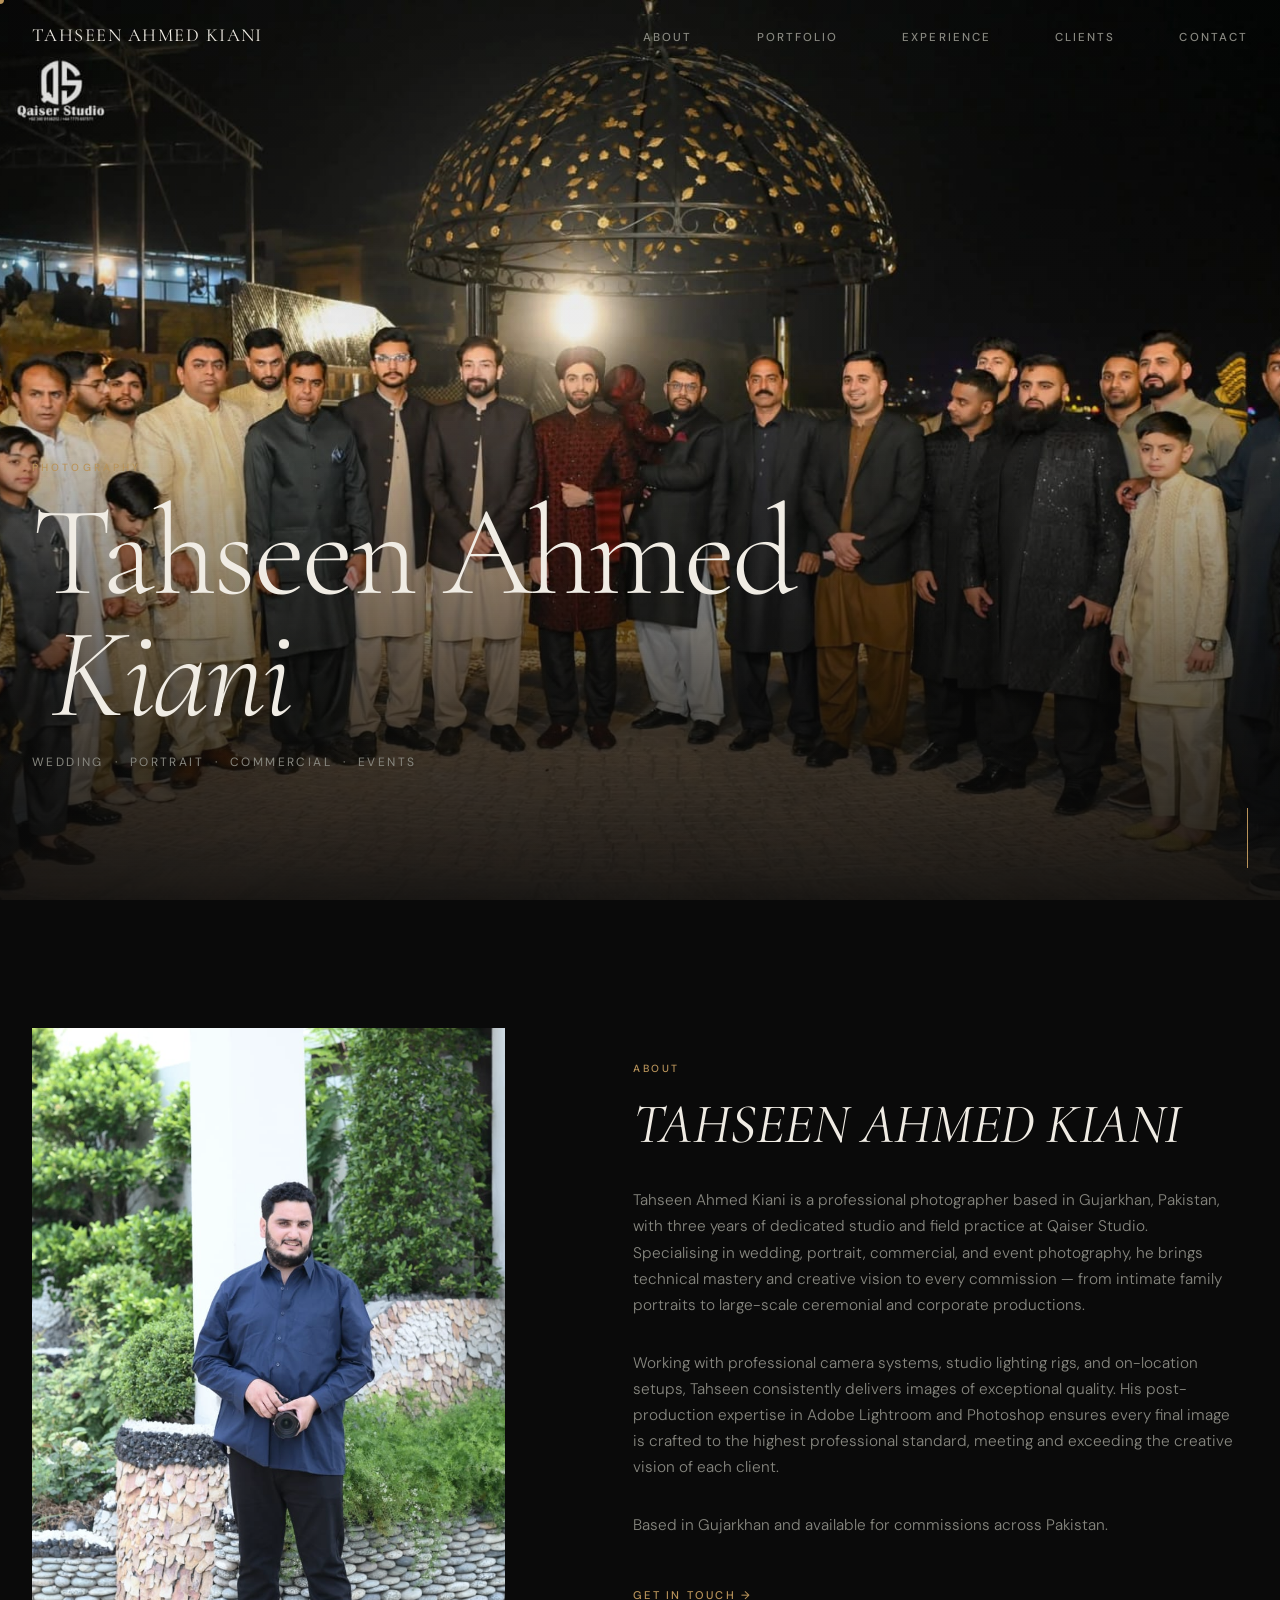
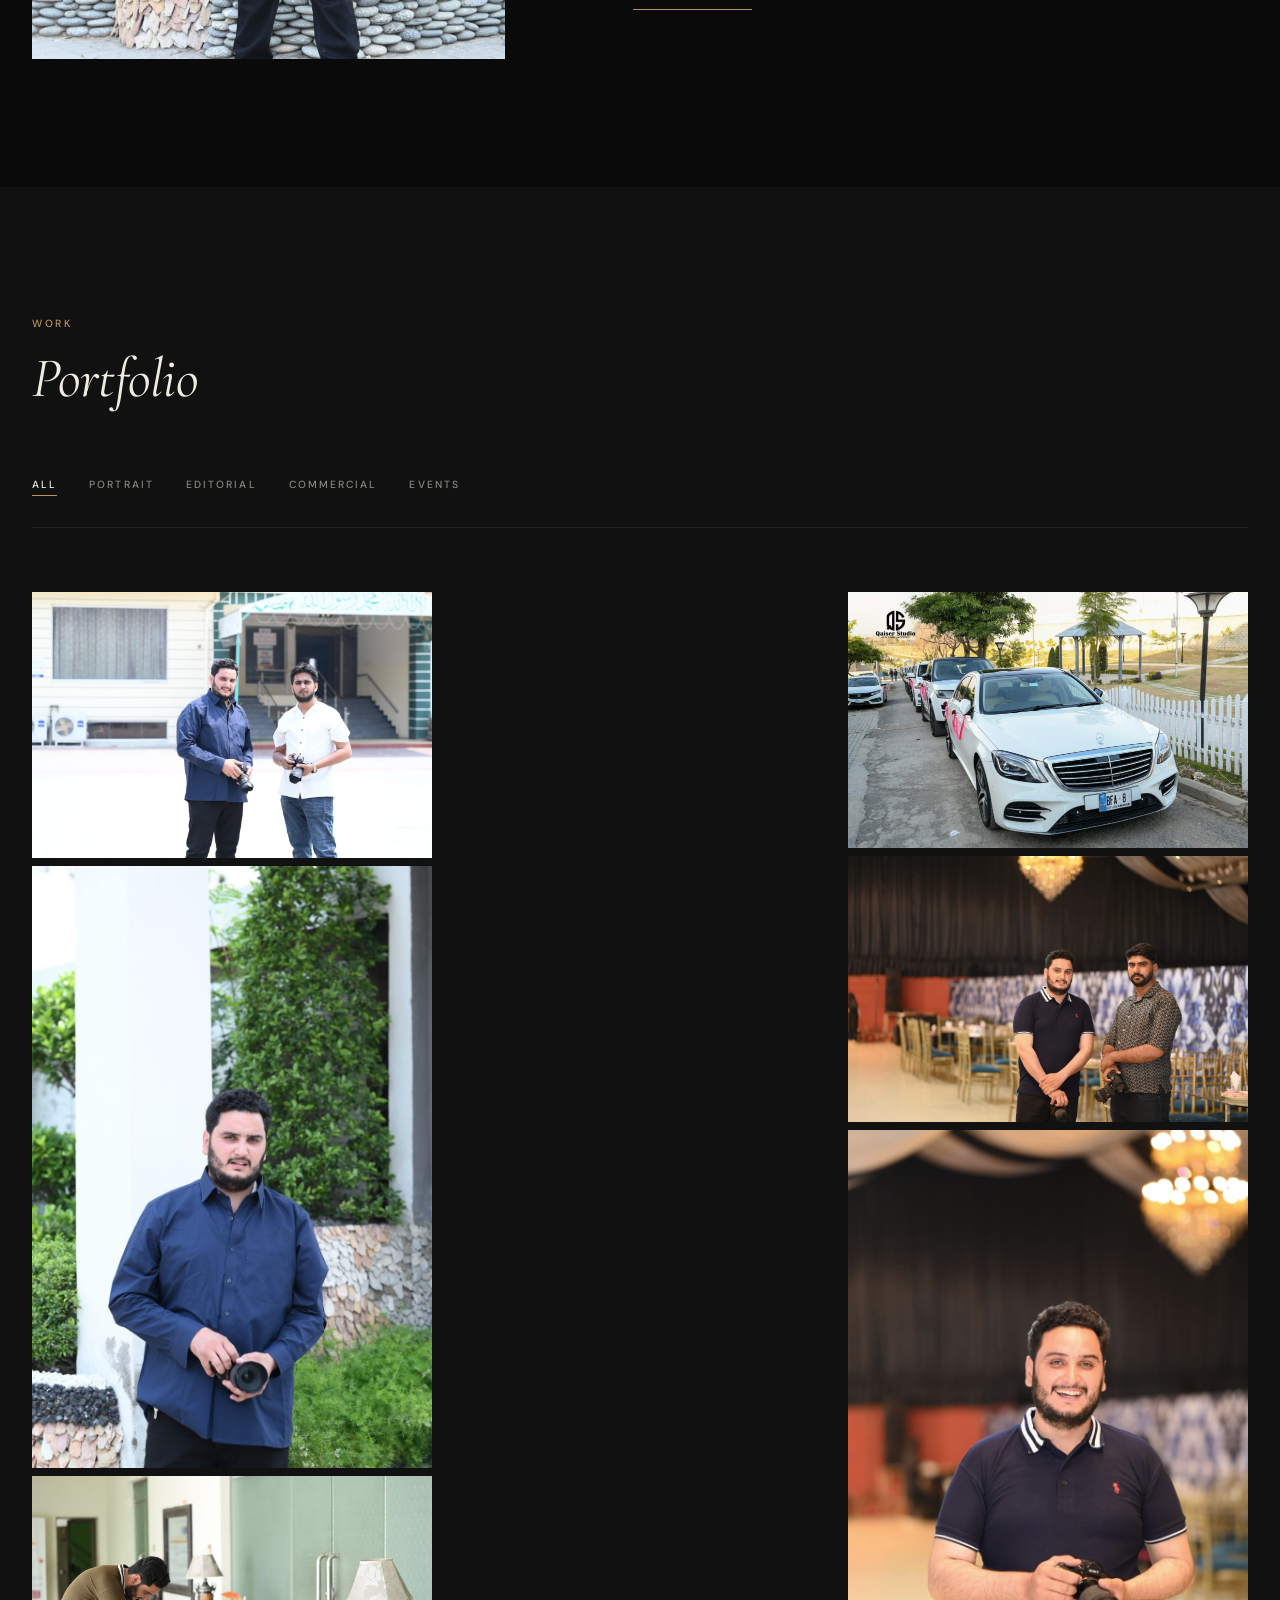
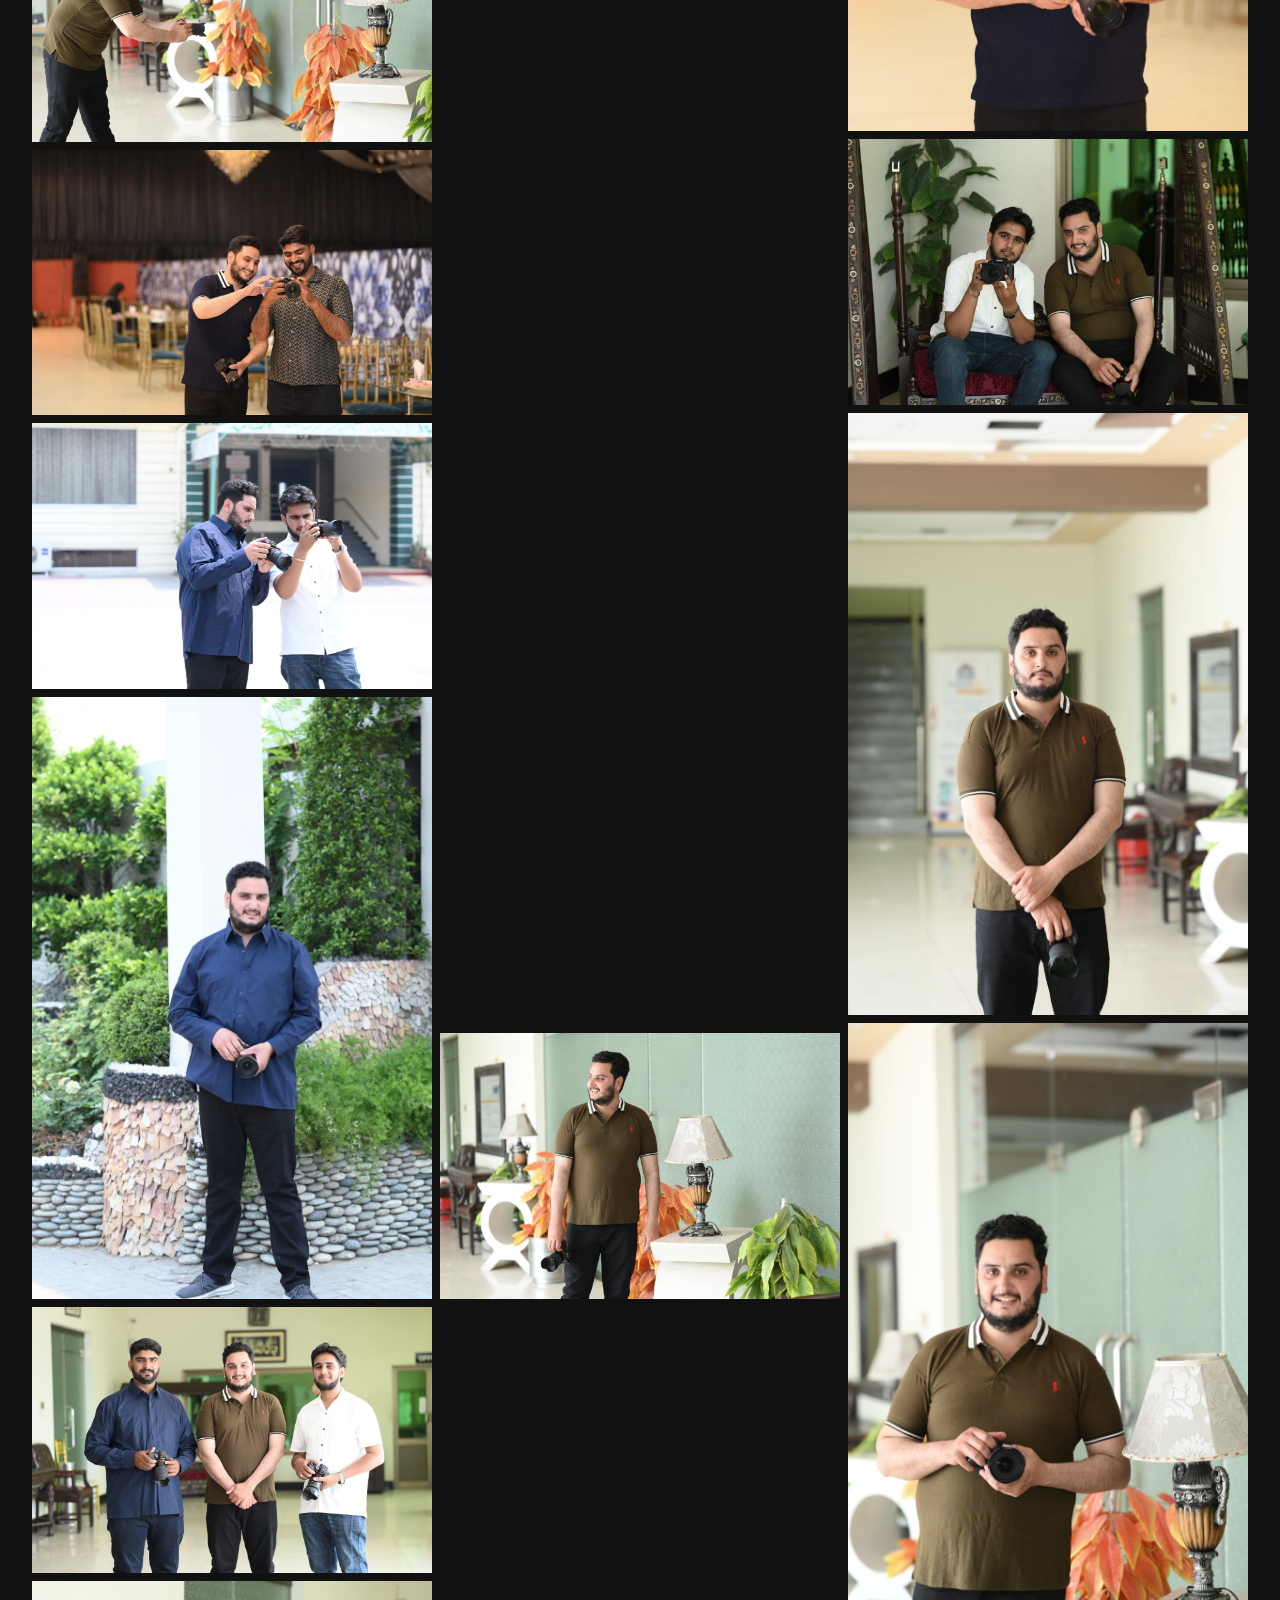
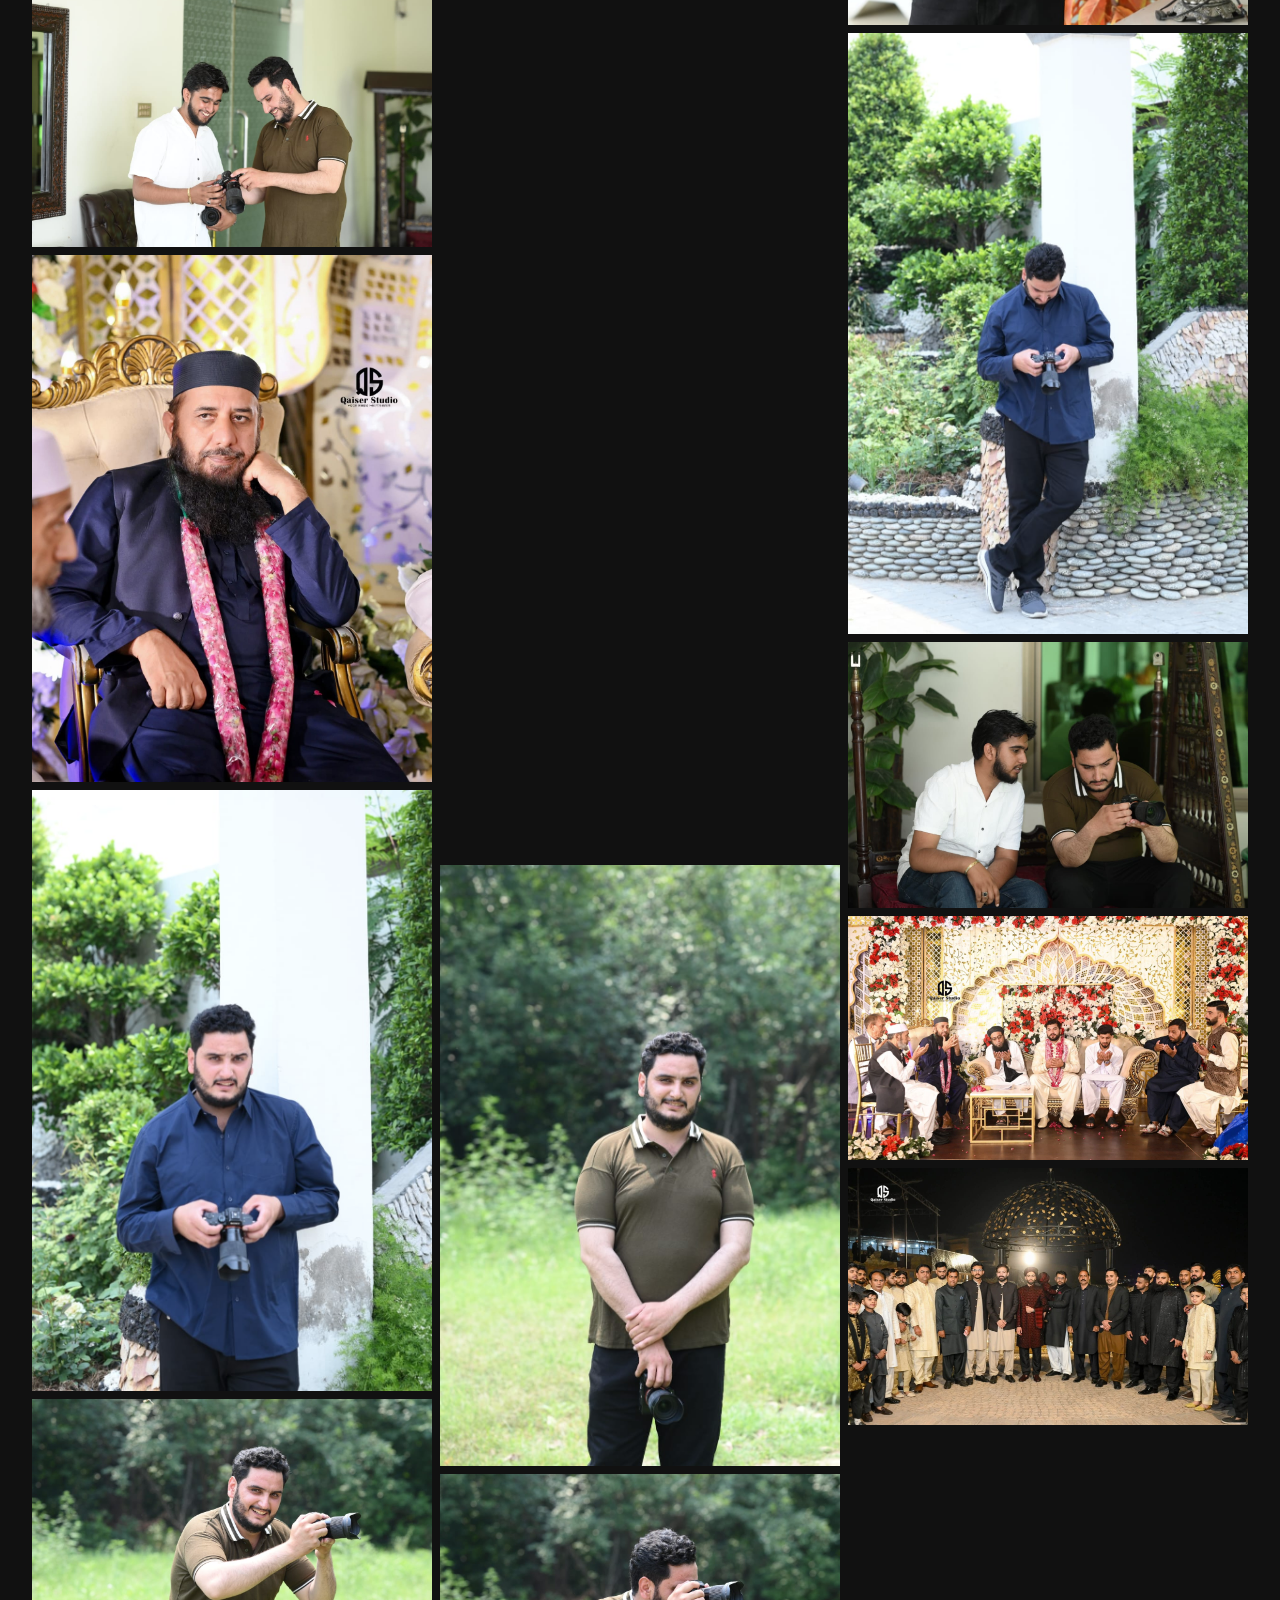
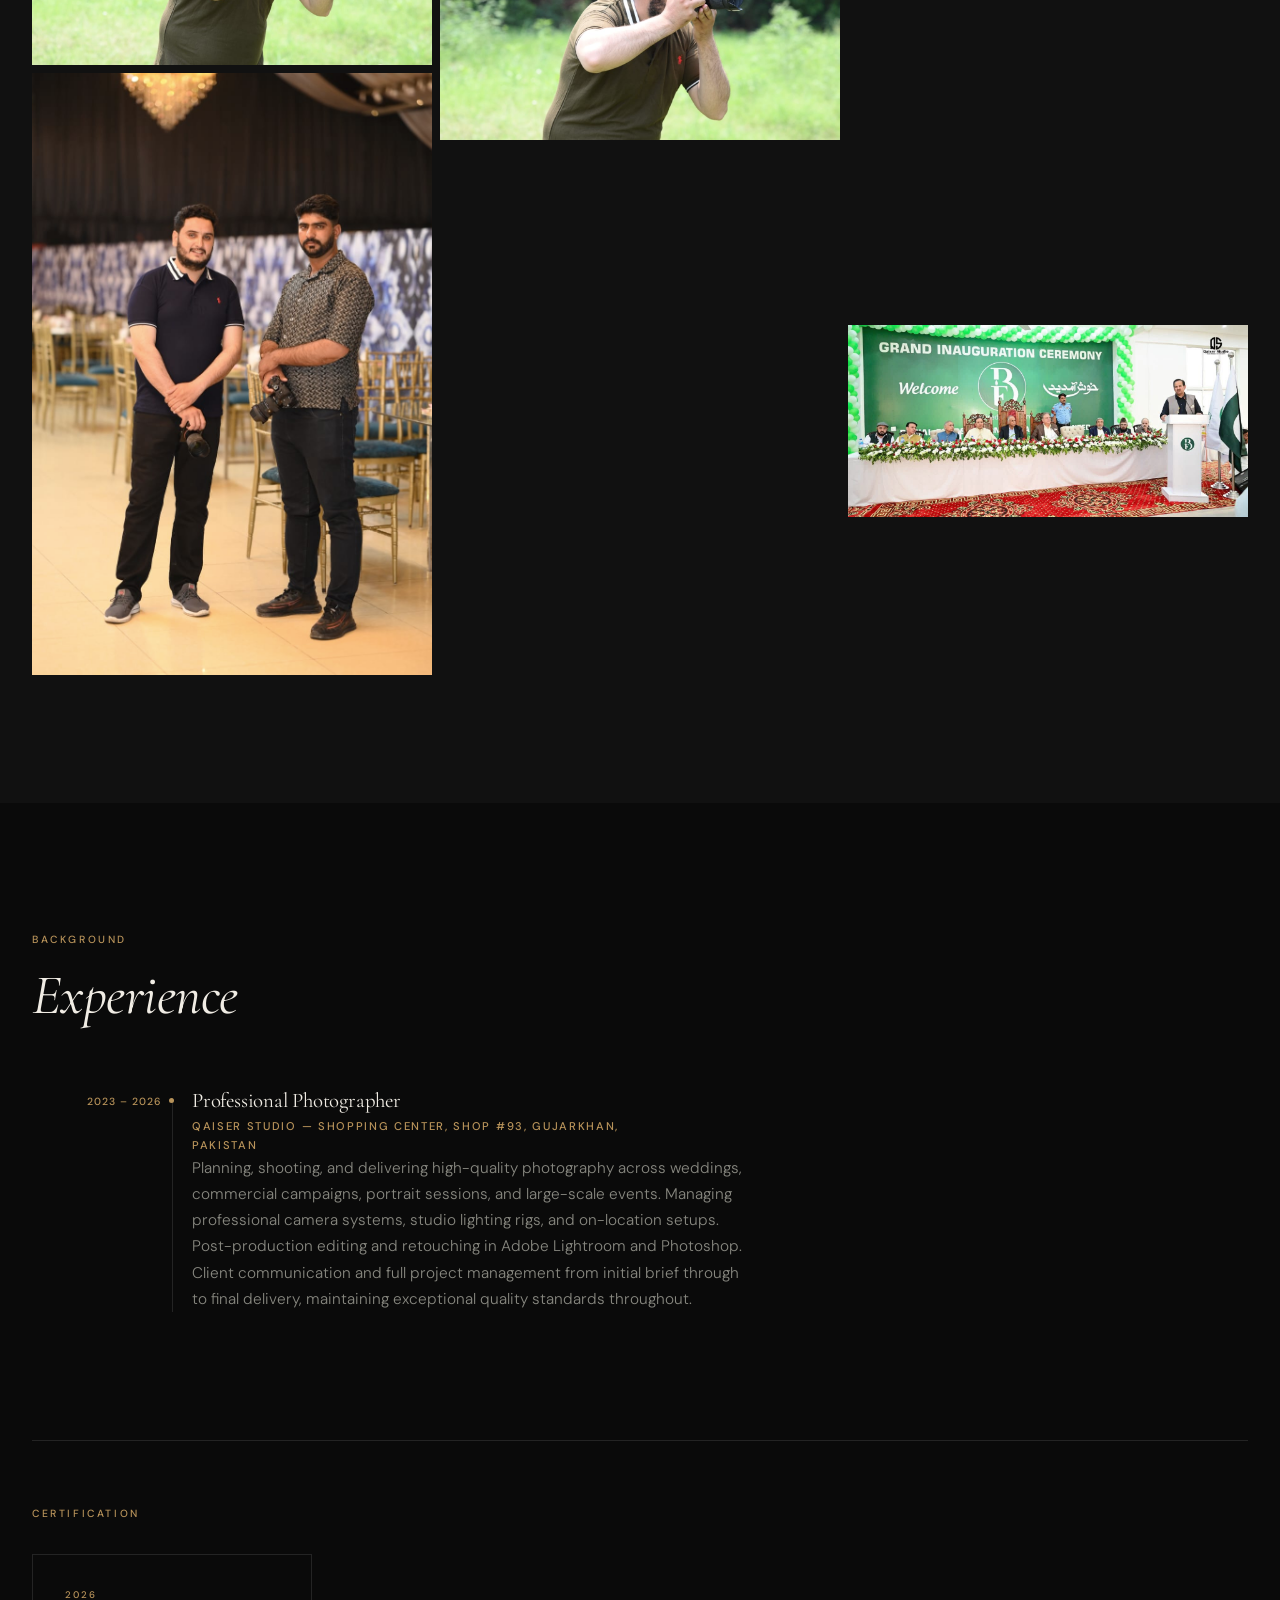
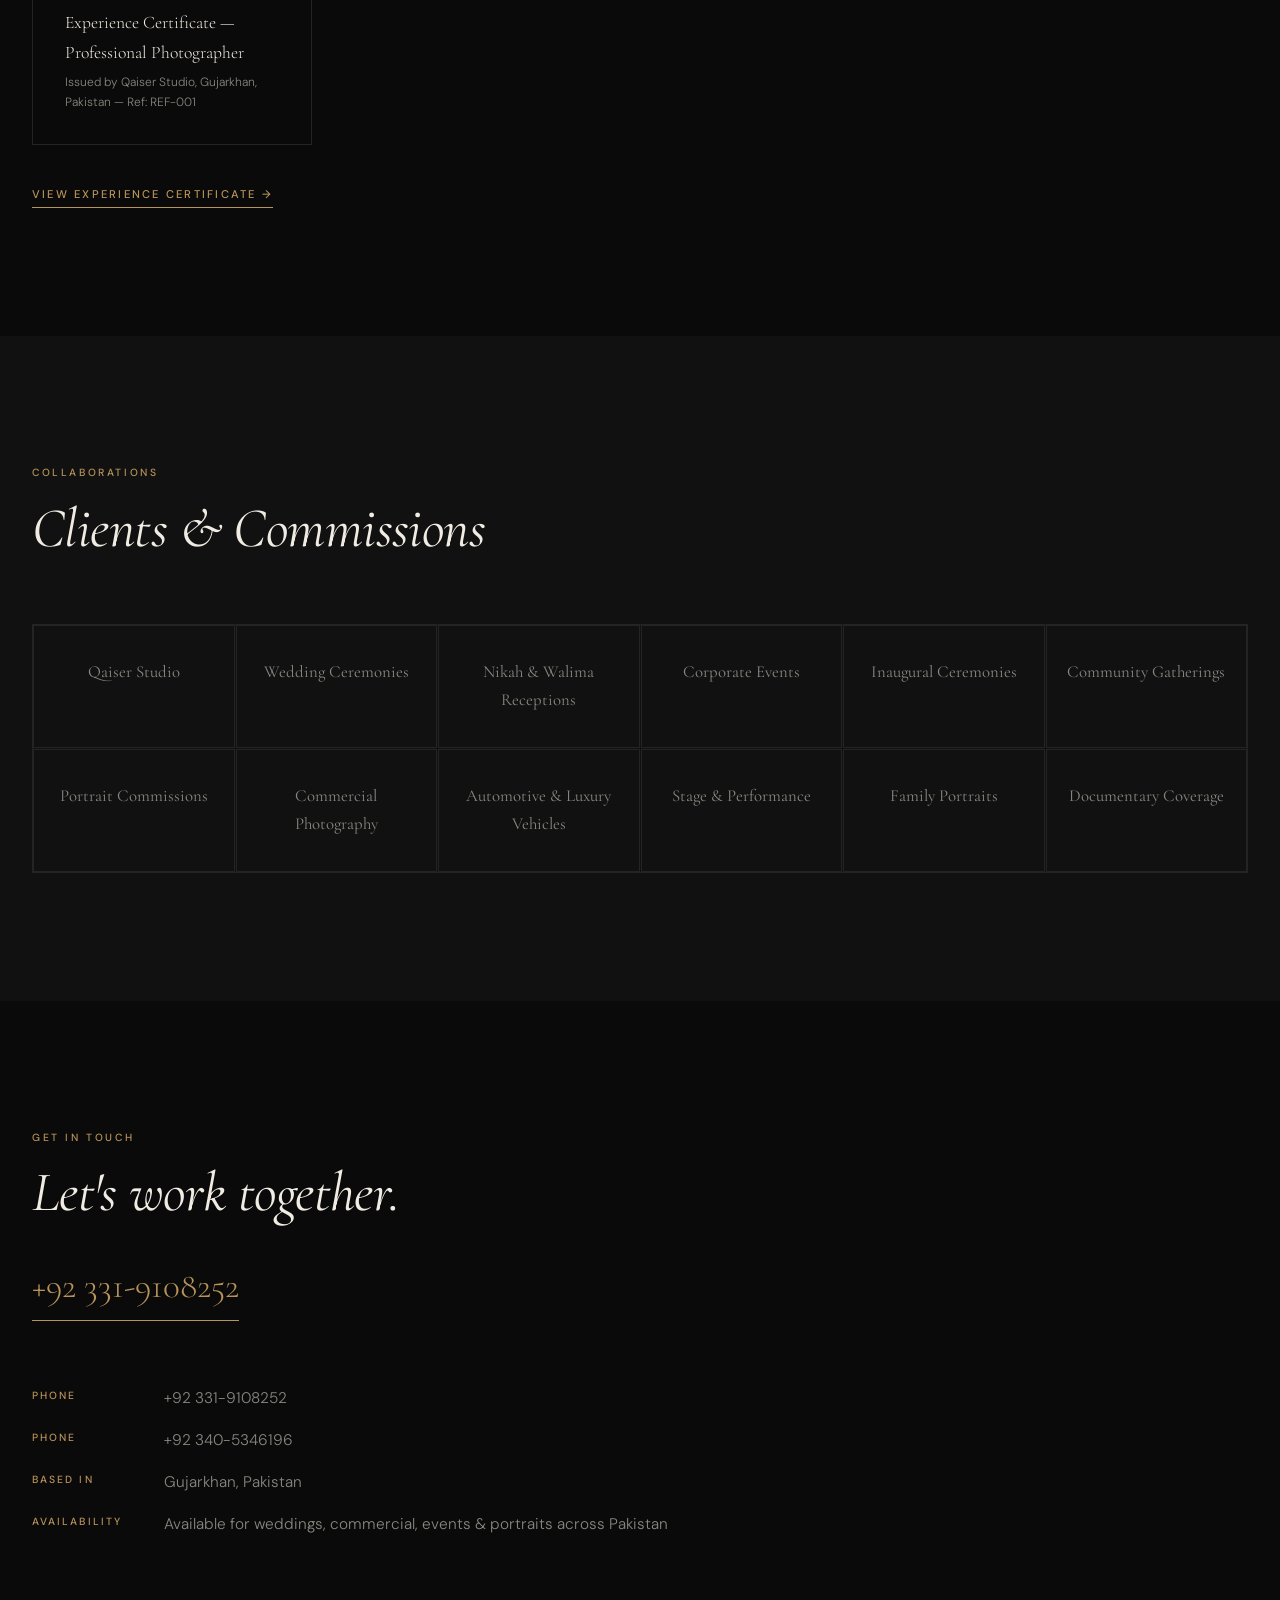
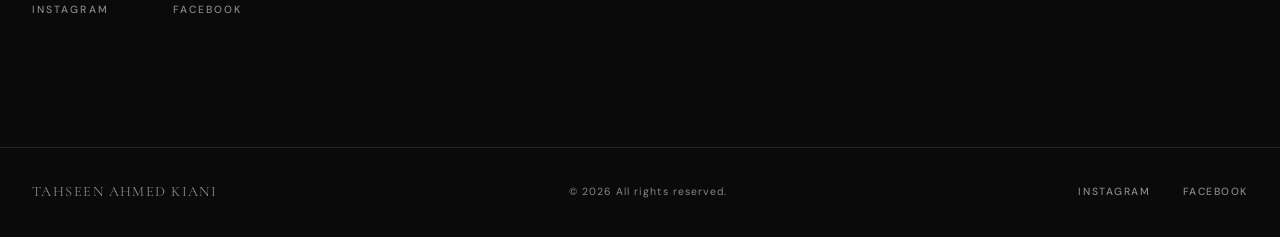
==== commit 82f4d077: "Add second contact phone number and update hero cover image Co-Authored-By: Claude Sonnet 4.6 <norep" ====
--- a/index.html
+++ b/index.html
@@ -212,6 +212,7 @@
 
           <div class="contact__details">
             <p><span class="contact__label">Phone</span><a href="tel:+923319108252">+92 331-9108252</a></p>
+            <p><span class="contact__label">Phone</span><a href="tel:+923405346196">+92 340-5346196</a></p>
             <p><span class="contact__label">Based in</span>Gujarkhan, Pakistan</p>
             <p><span class="contact__label">Availability</span>Available for weddings, commercial, events &amp; portraits across Pakistan</p>
           </div>
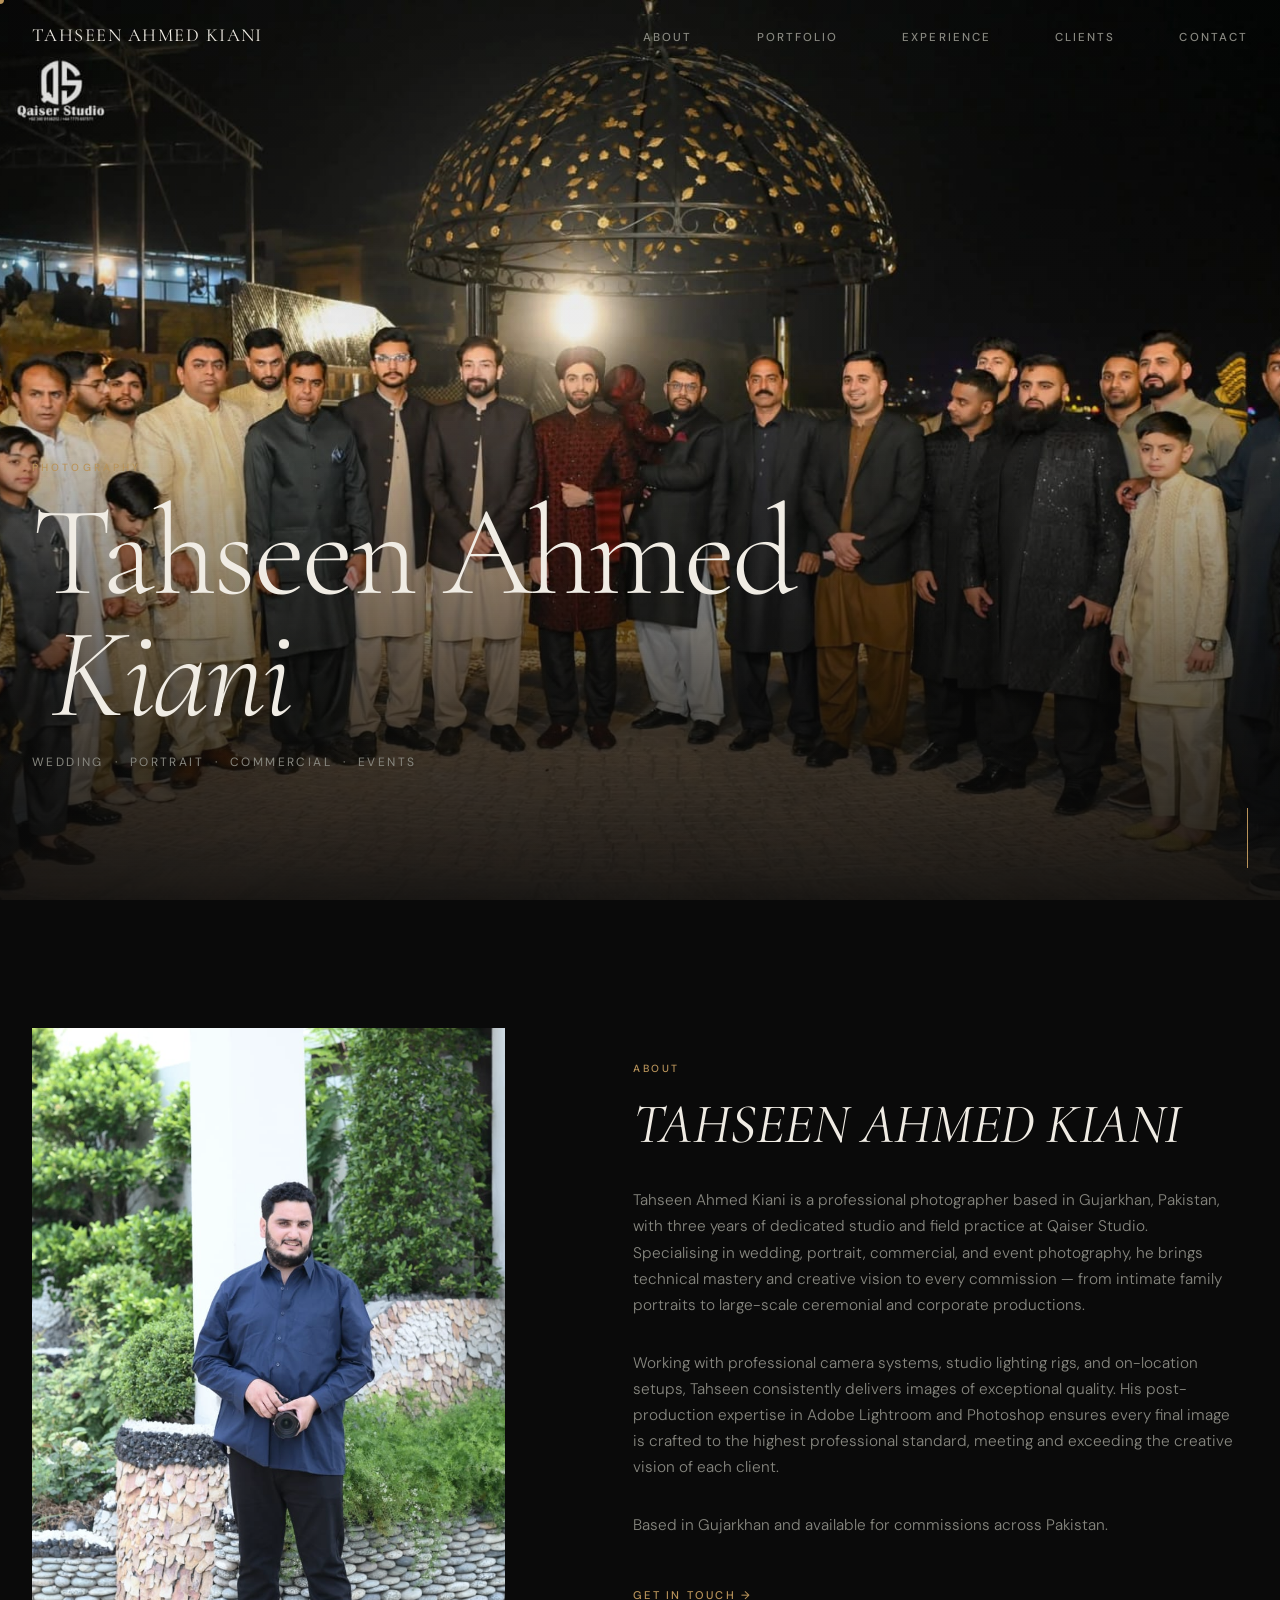
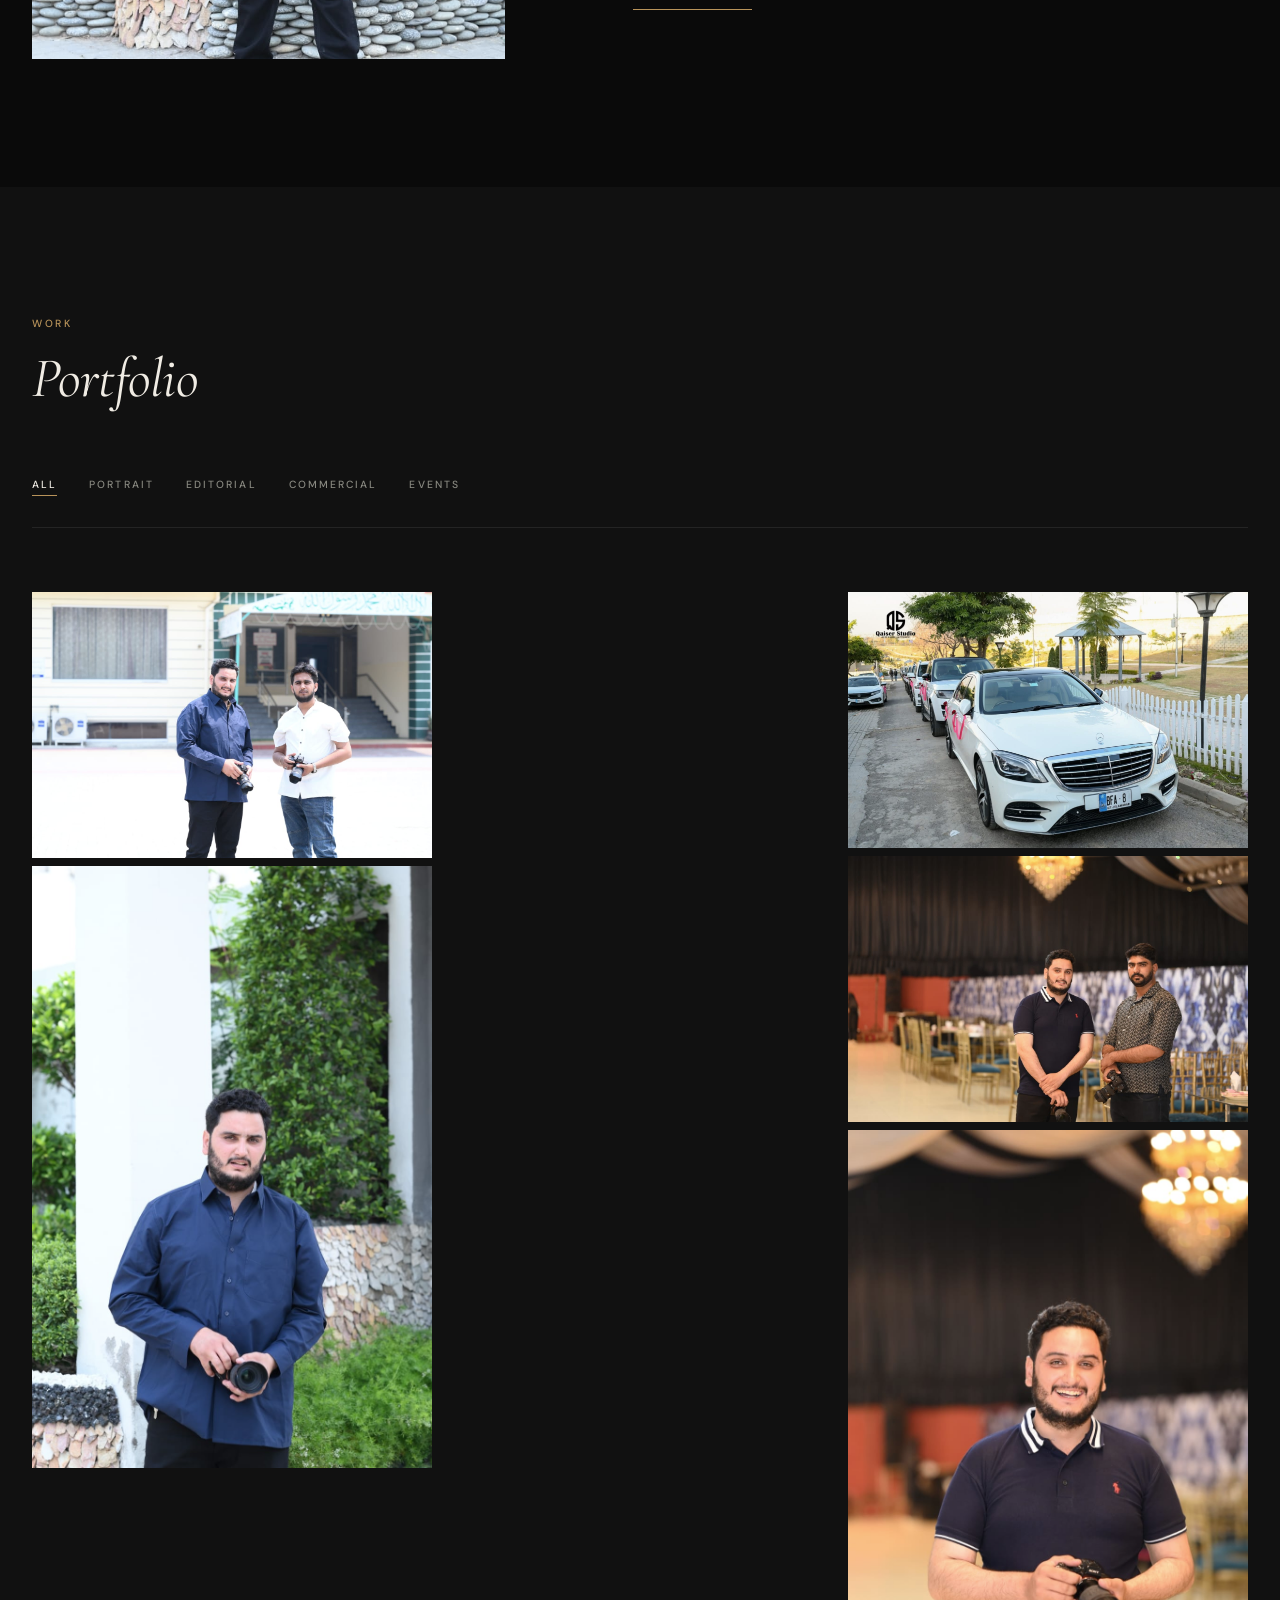
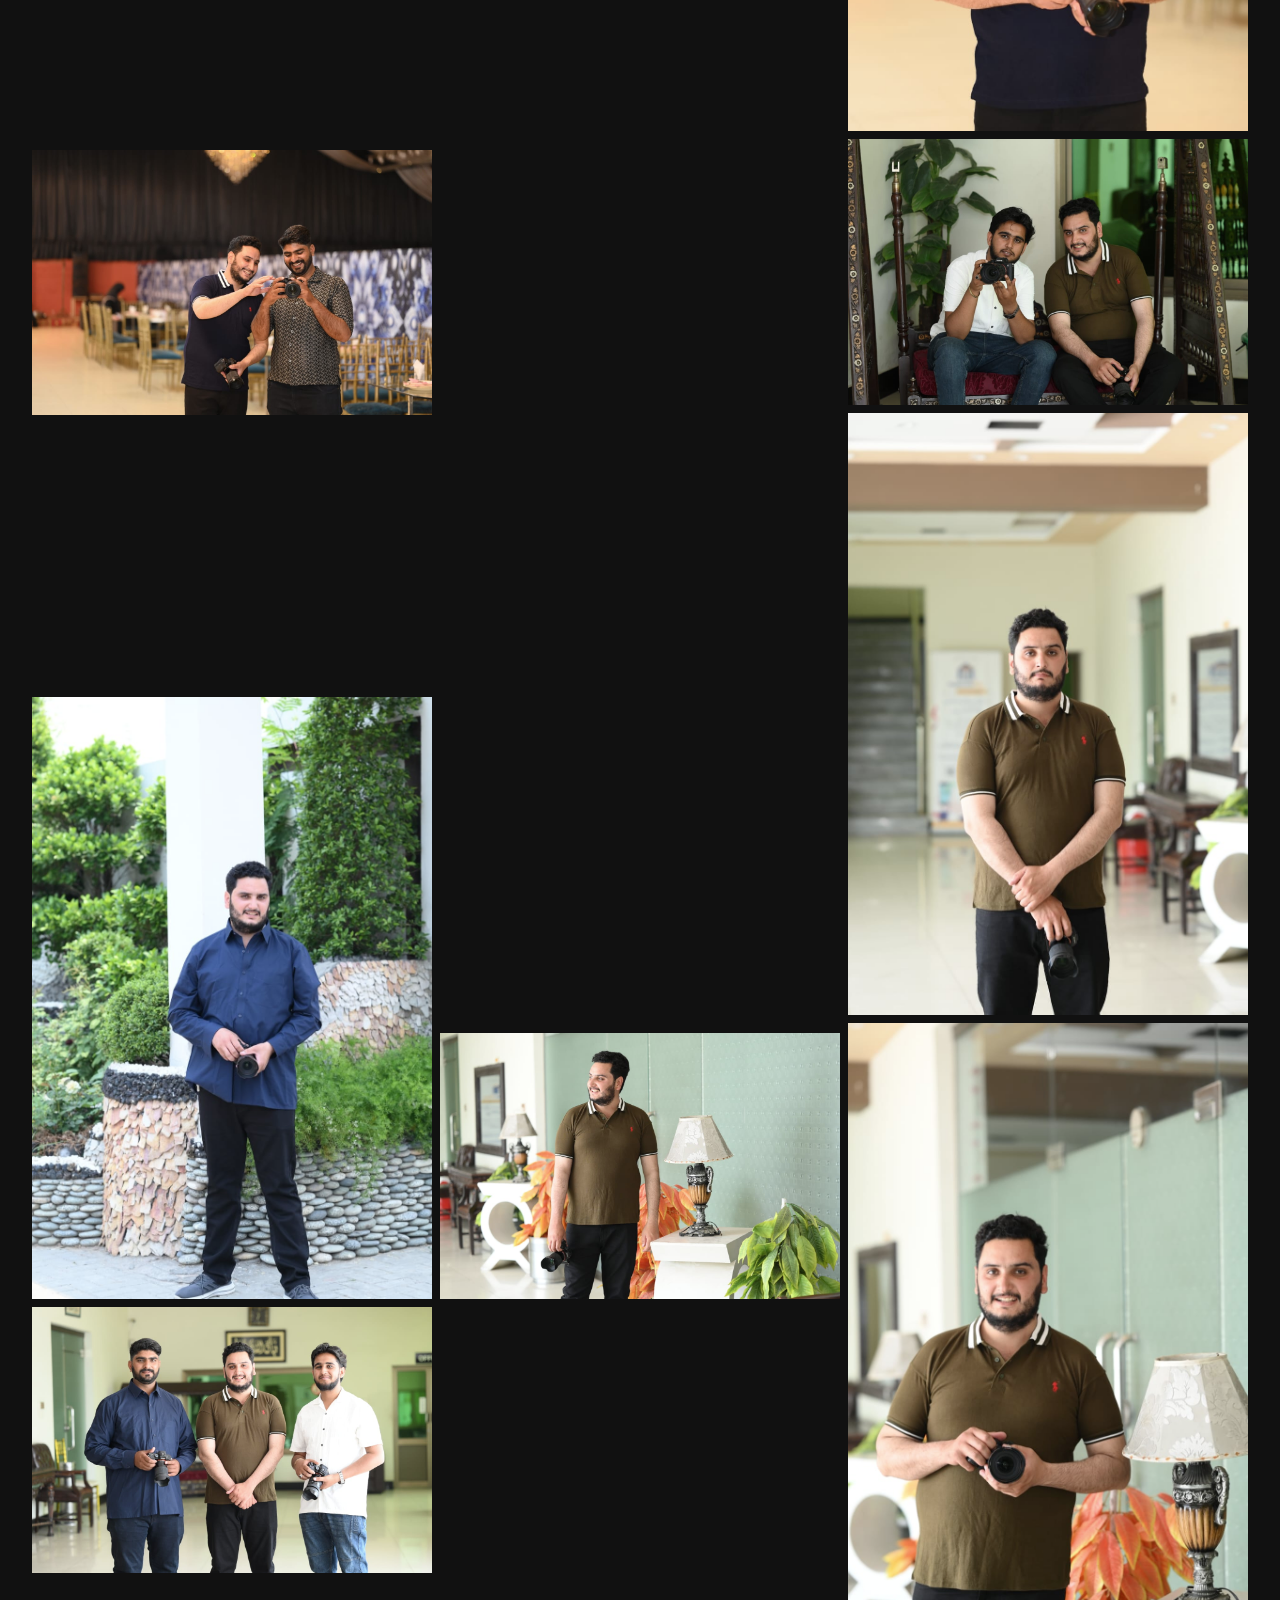
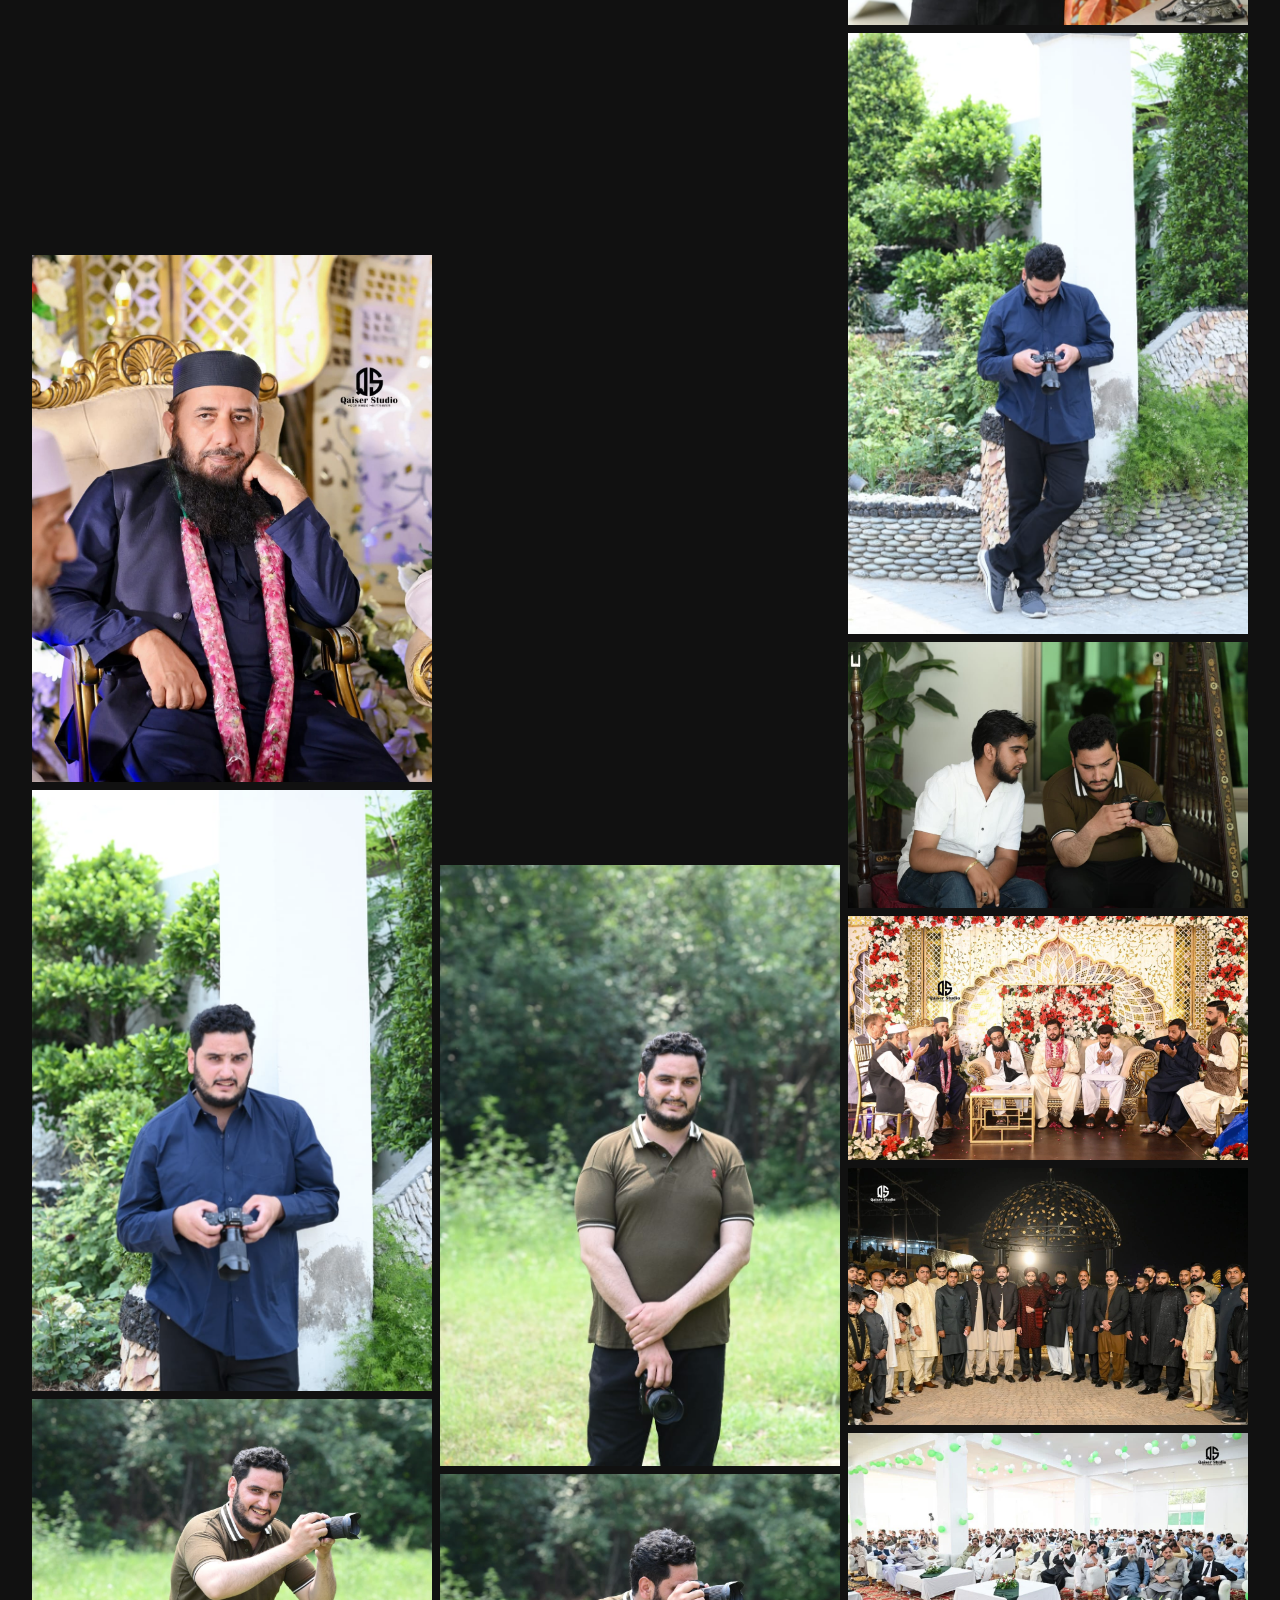
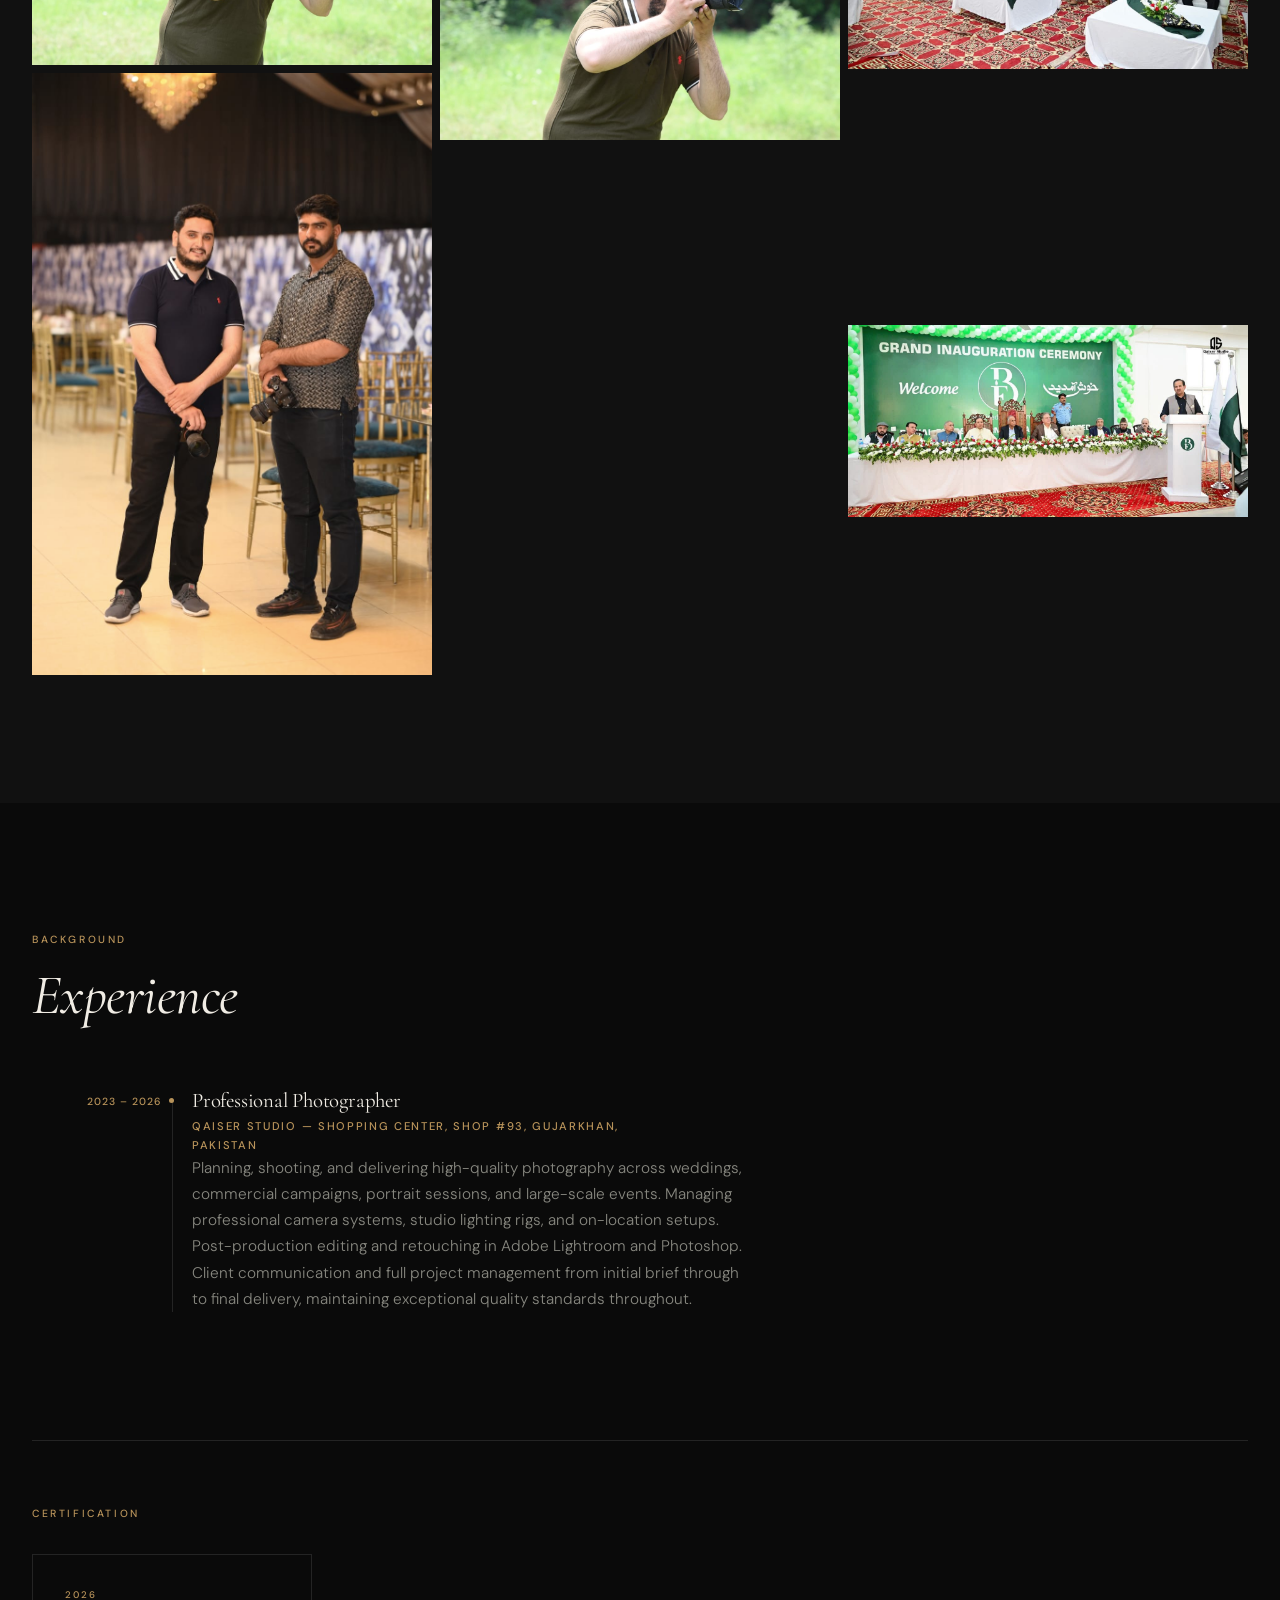
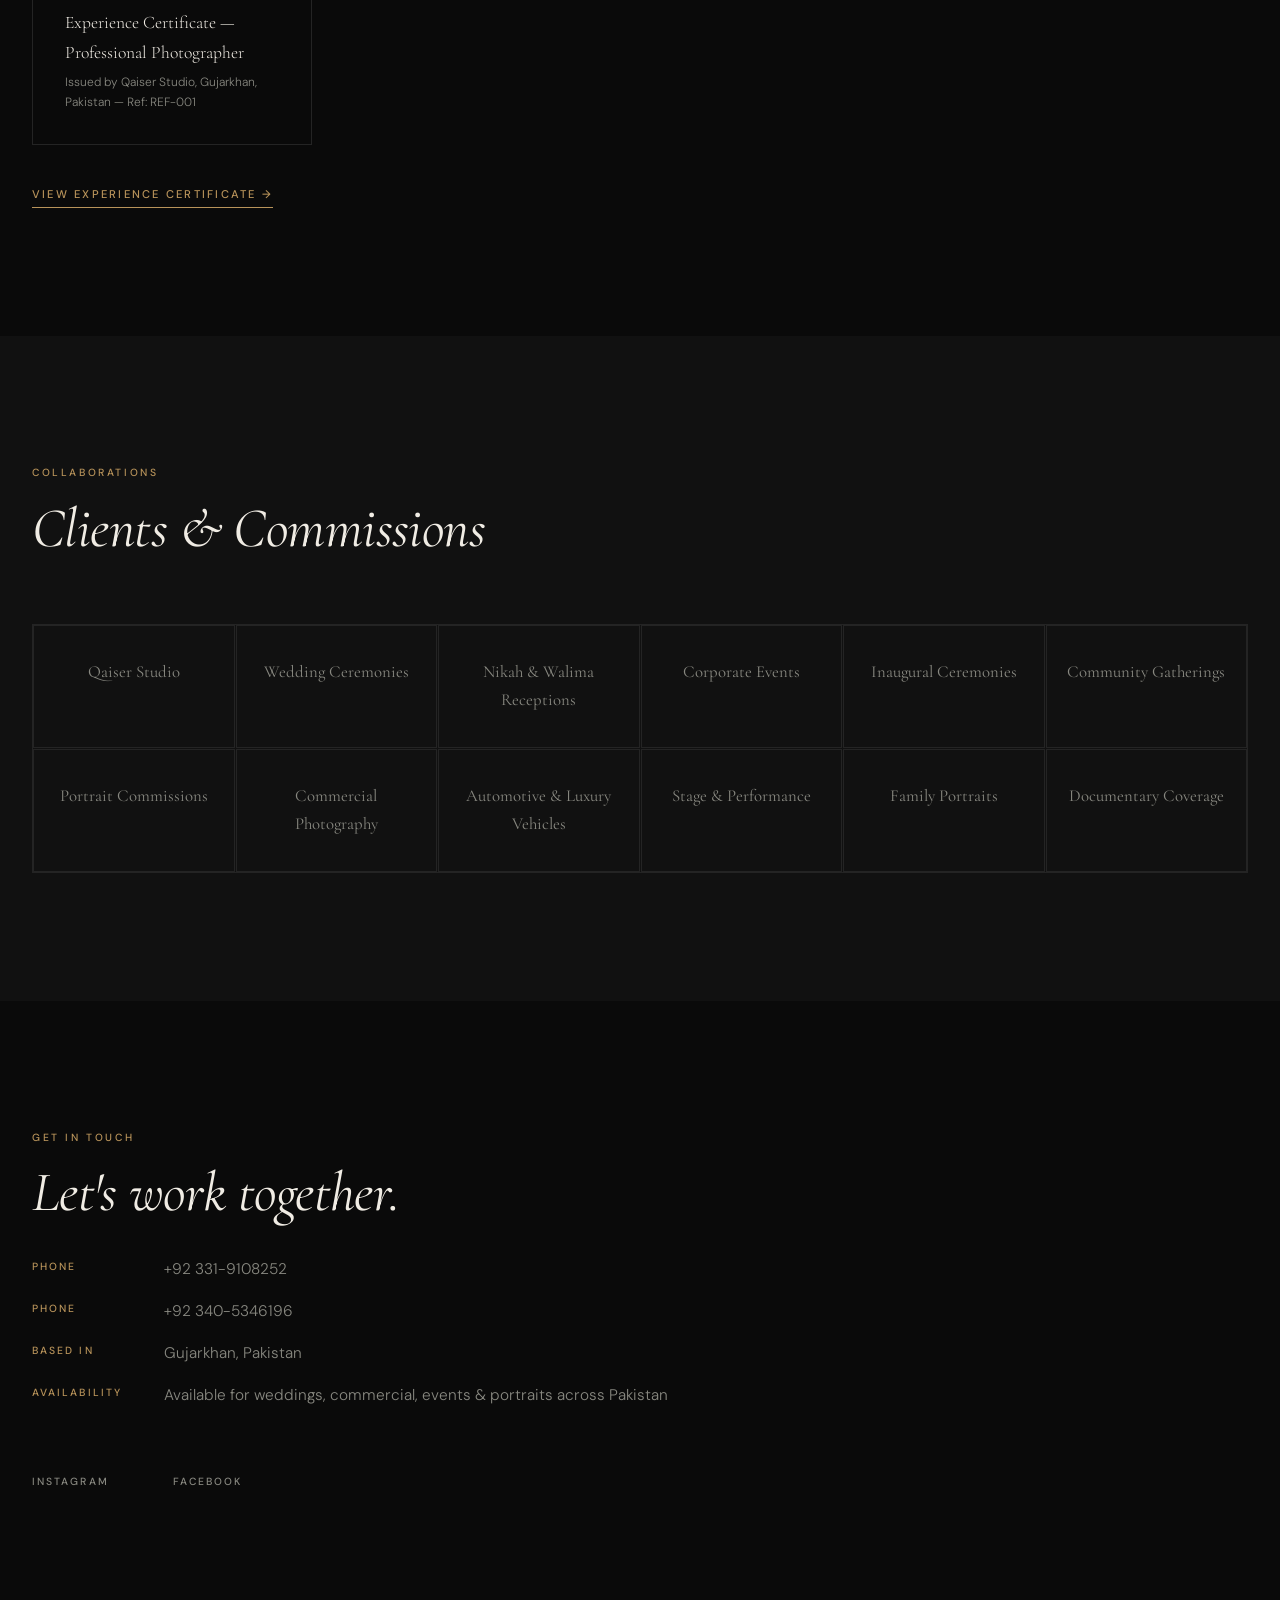
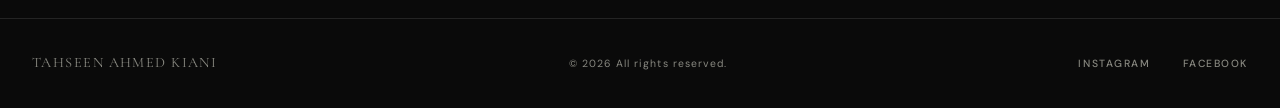
==== commit 7d17c926: "Remove duplicate phone number display in contact section Co-Authored-By: Claude Sonnet 4.6 <noreply@" ====
--- a/index.html
+++ b/index.html
@@ -208,7 +208,6 @@
         <div class="contact__inner reveal">
           <p class="section-label">Get in touch</p>
           <h2 id="contact-heading" class="contact__heading">Let's work together.</h2>
-          <a class="contact__email" href="tel:+923319108252">+92 331-9108252</a>
 
           <div class="contact__details">
             <p><span class="contact__label">Phone</span><a href="tel:+923319108252">+92 331-9108252</a></p>
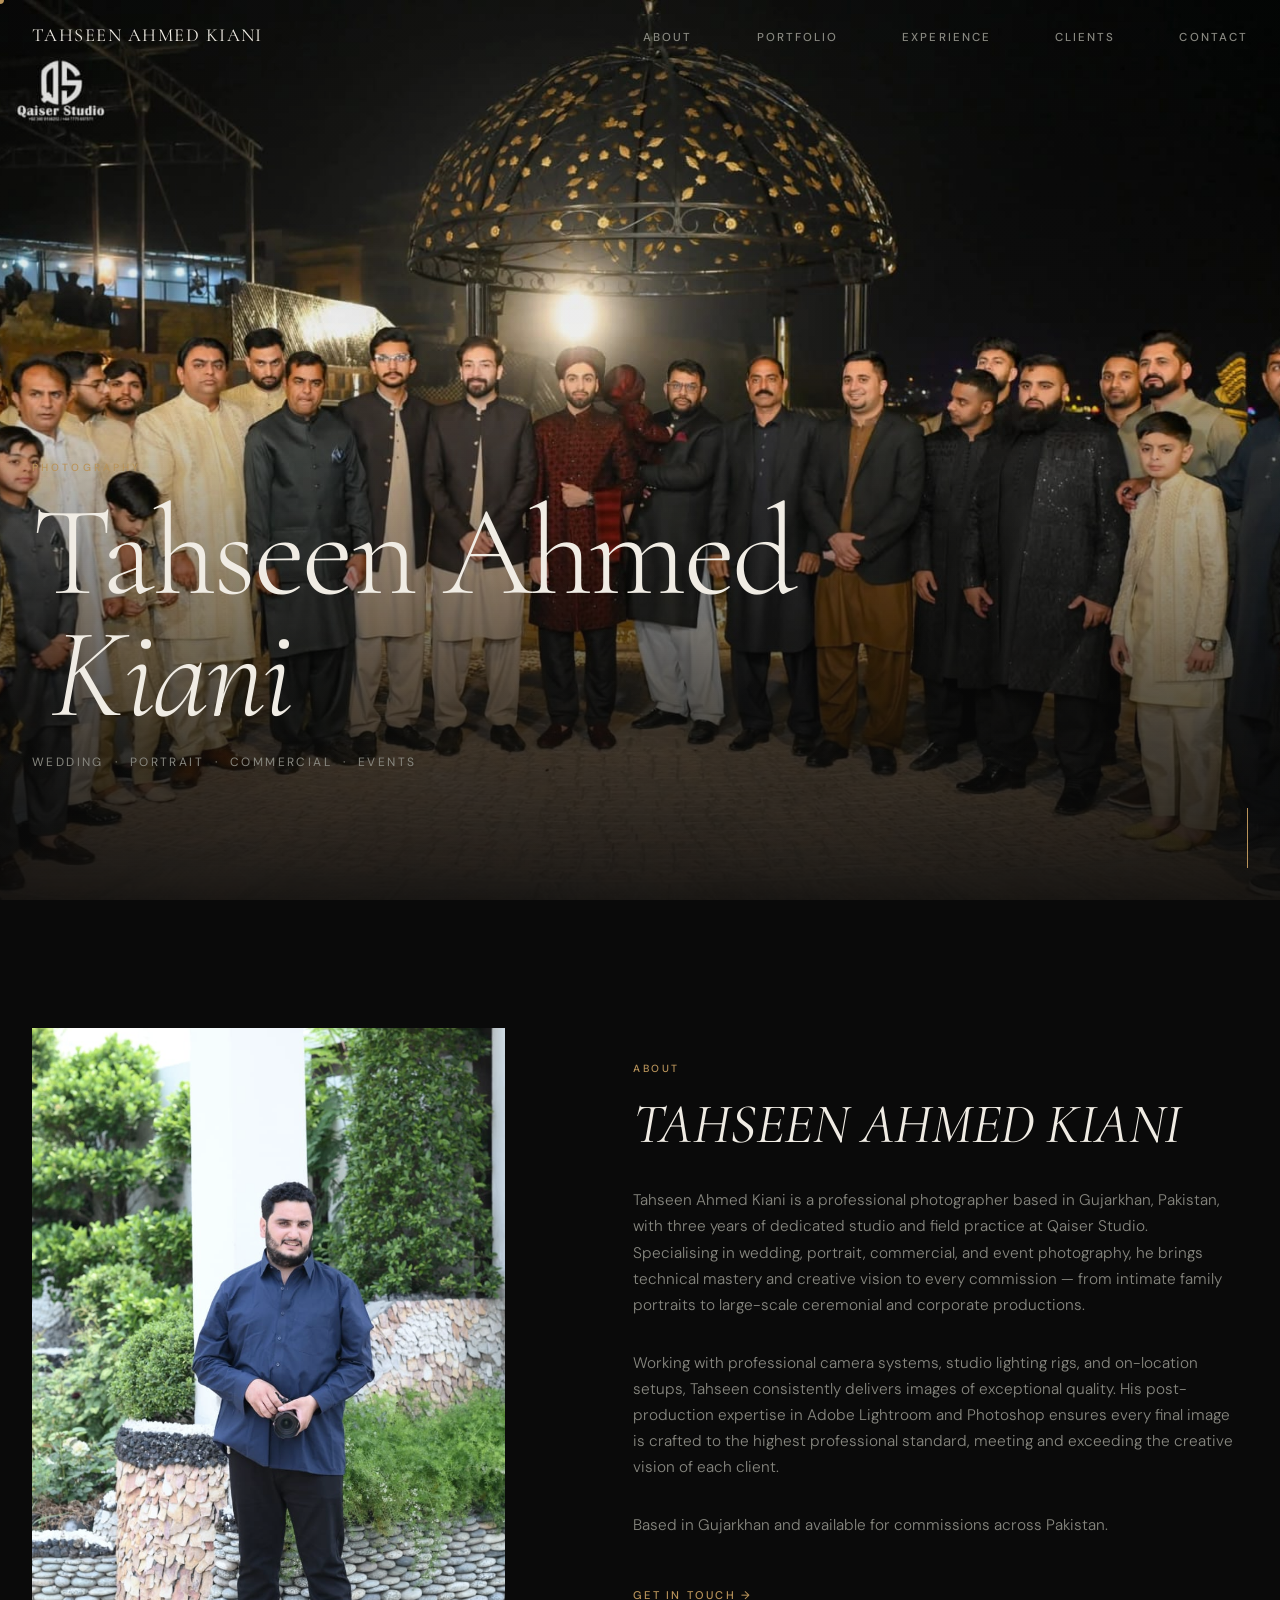
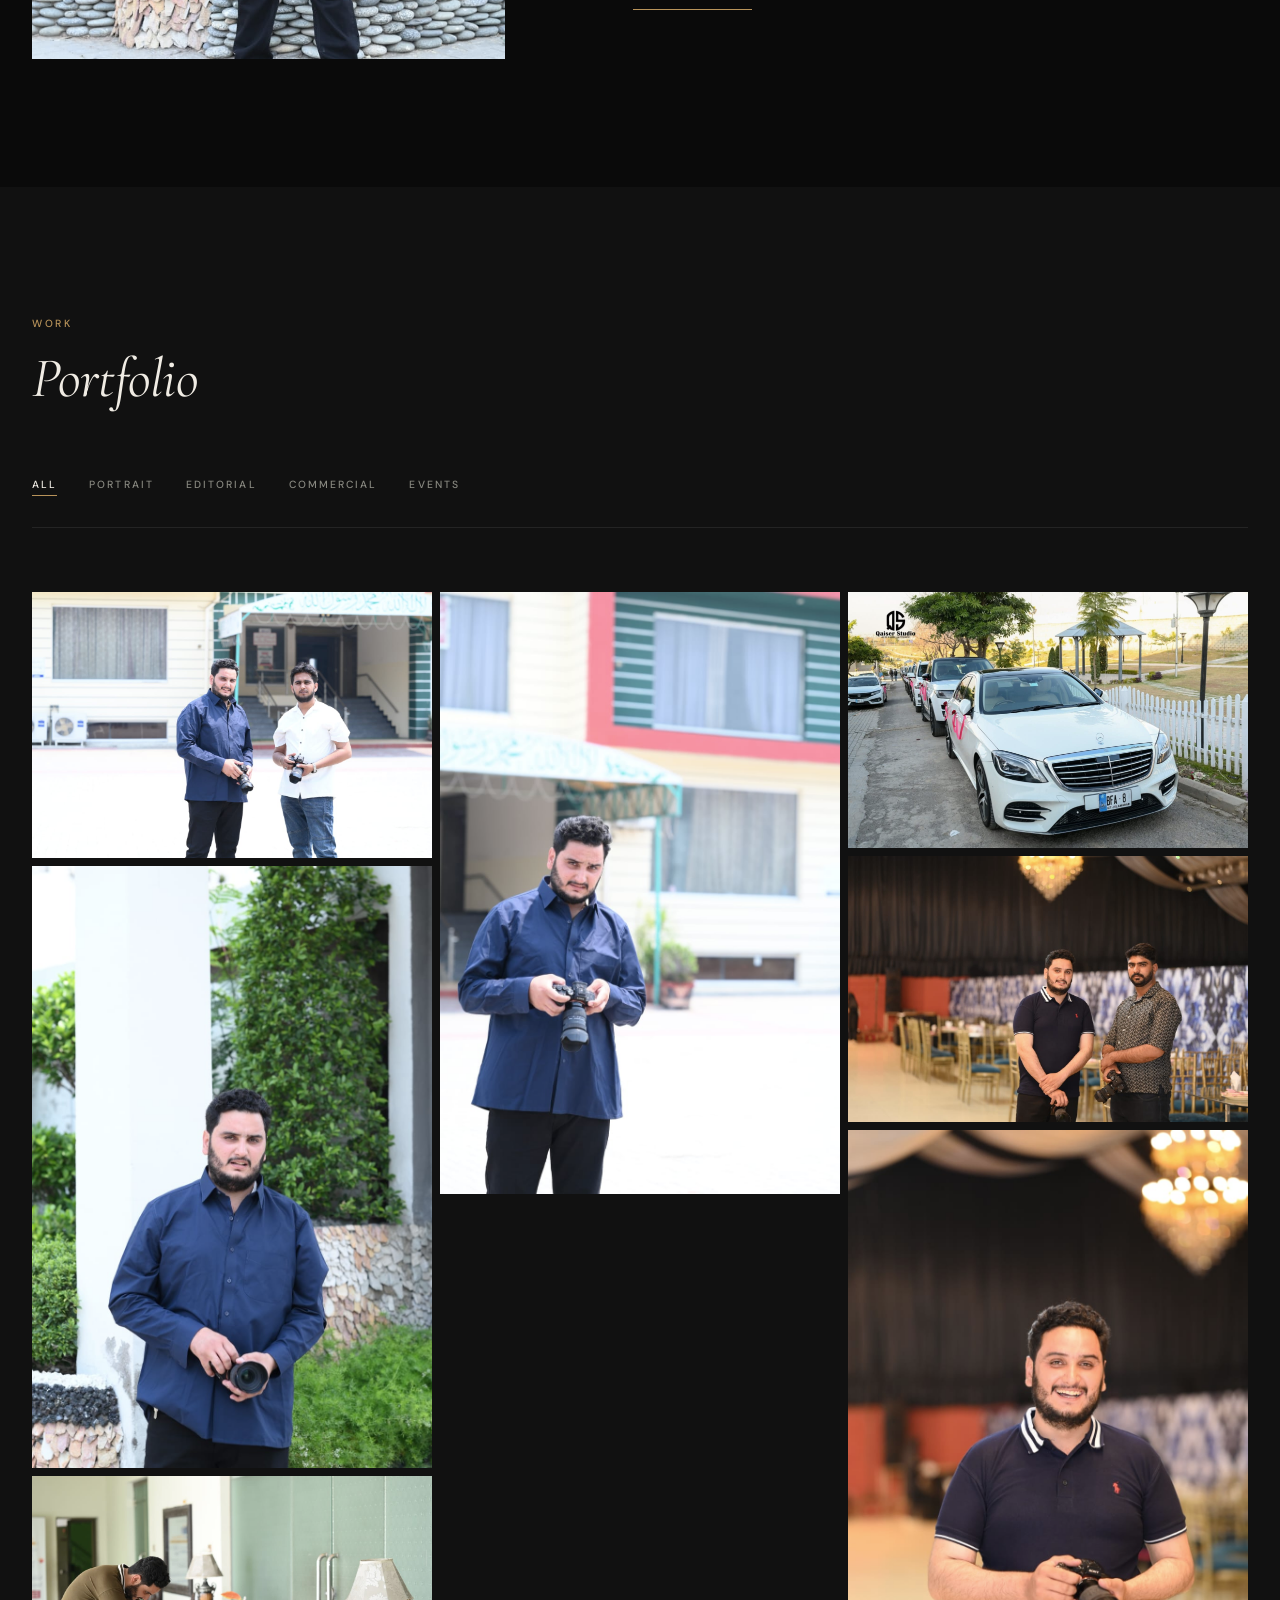
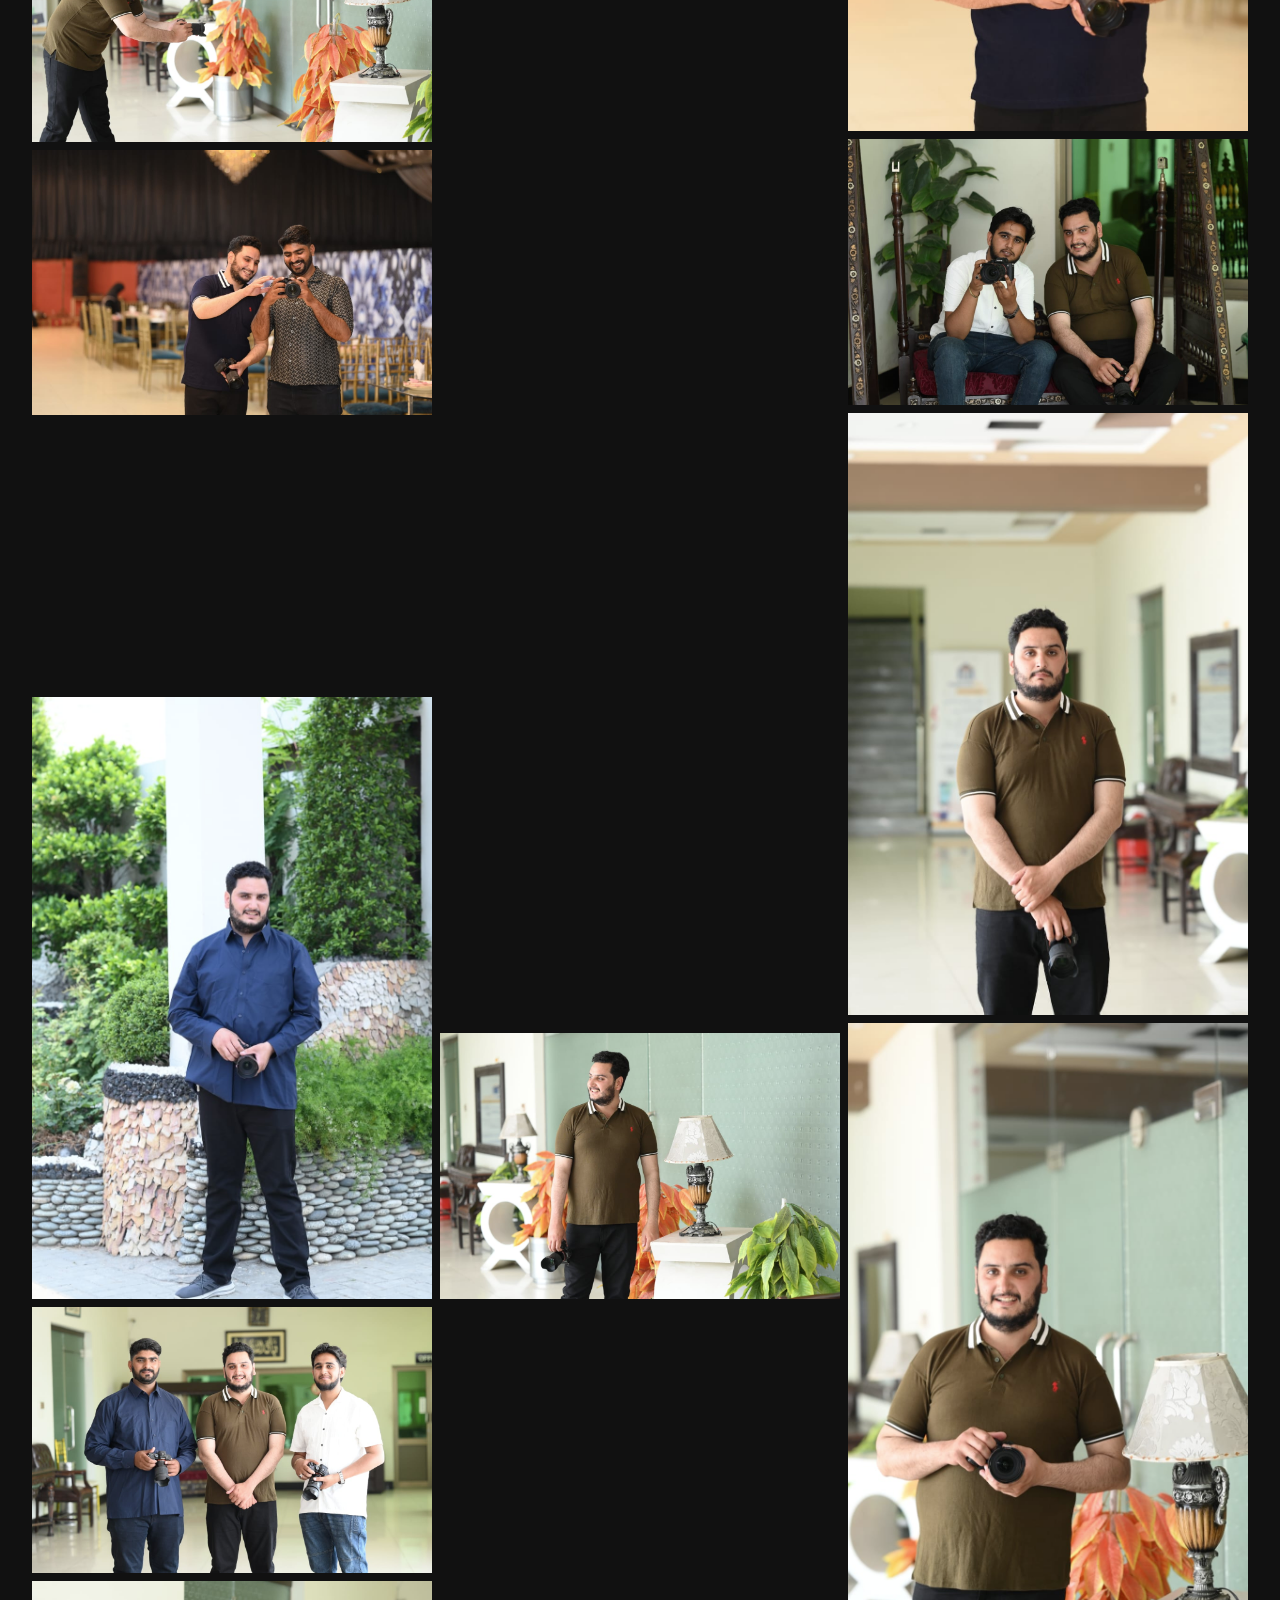
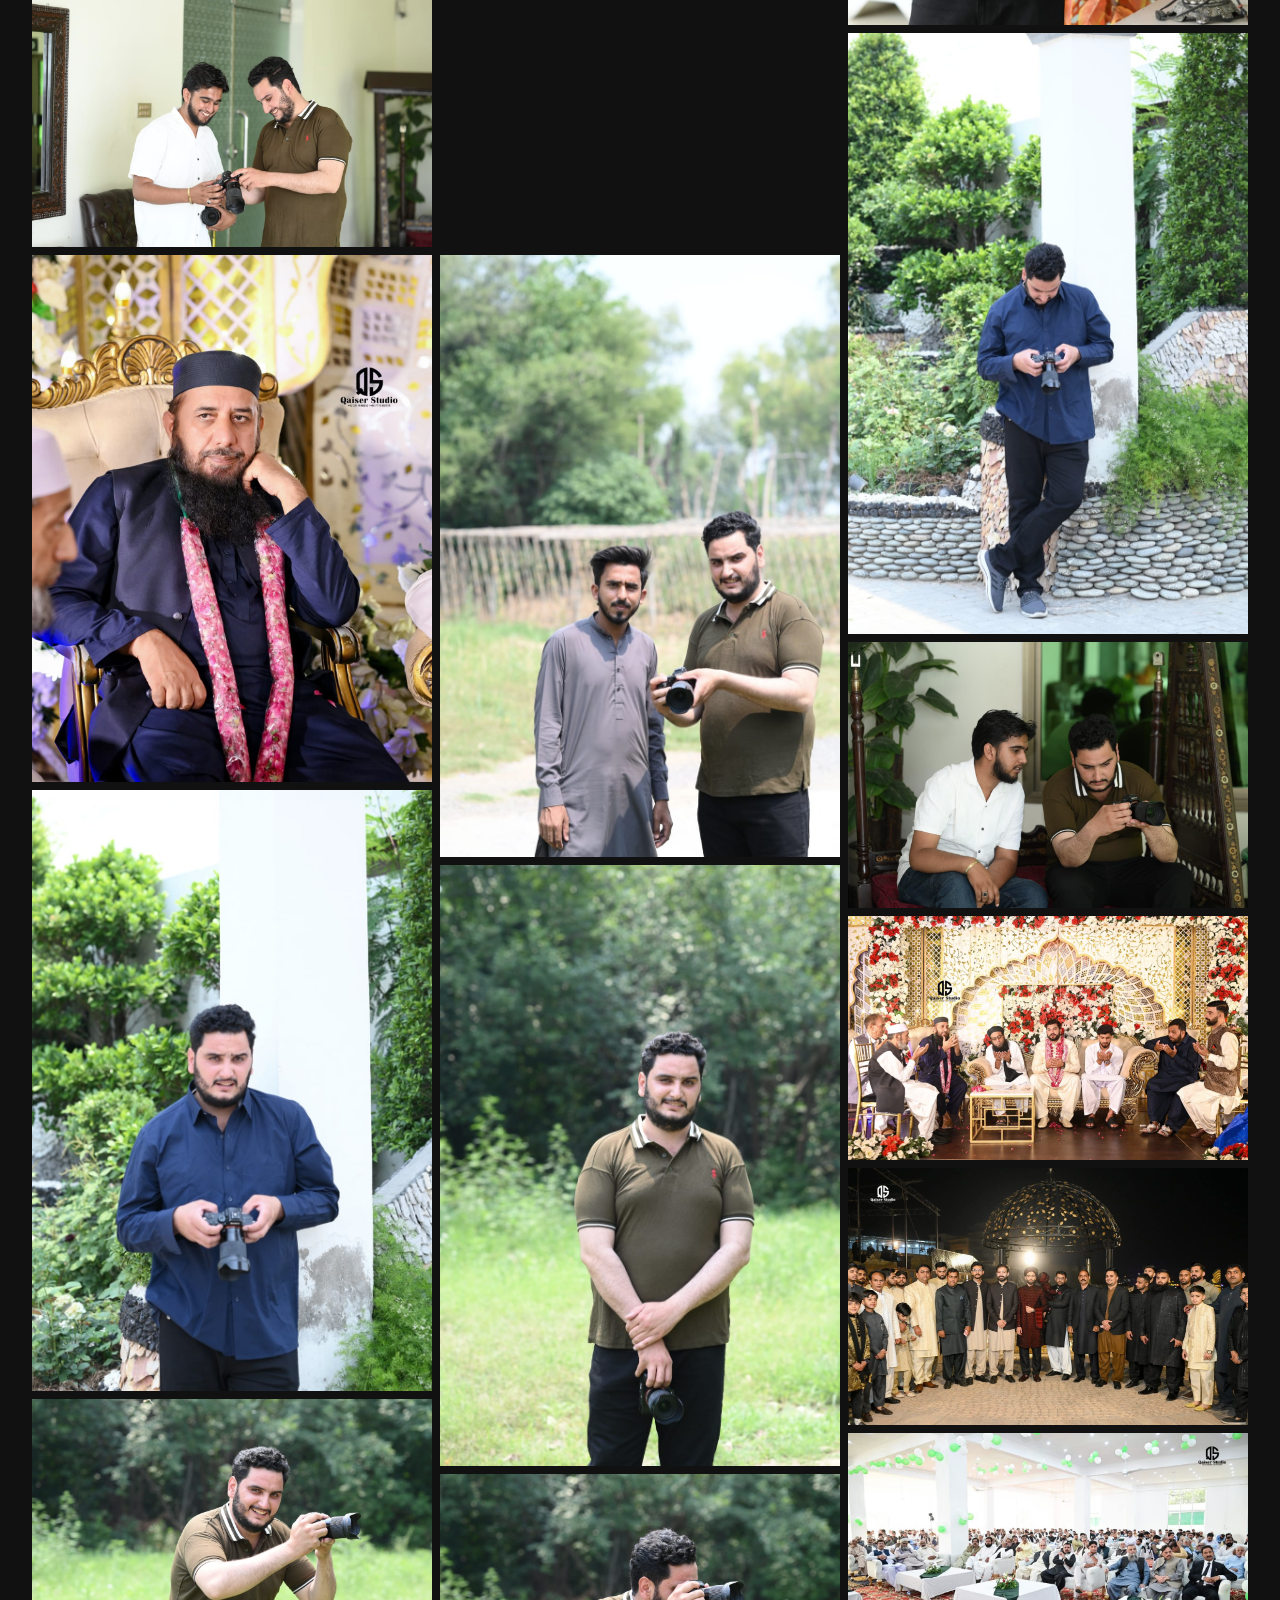
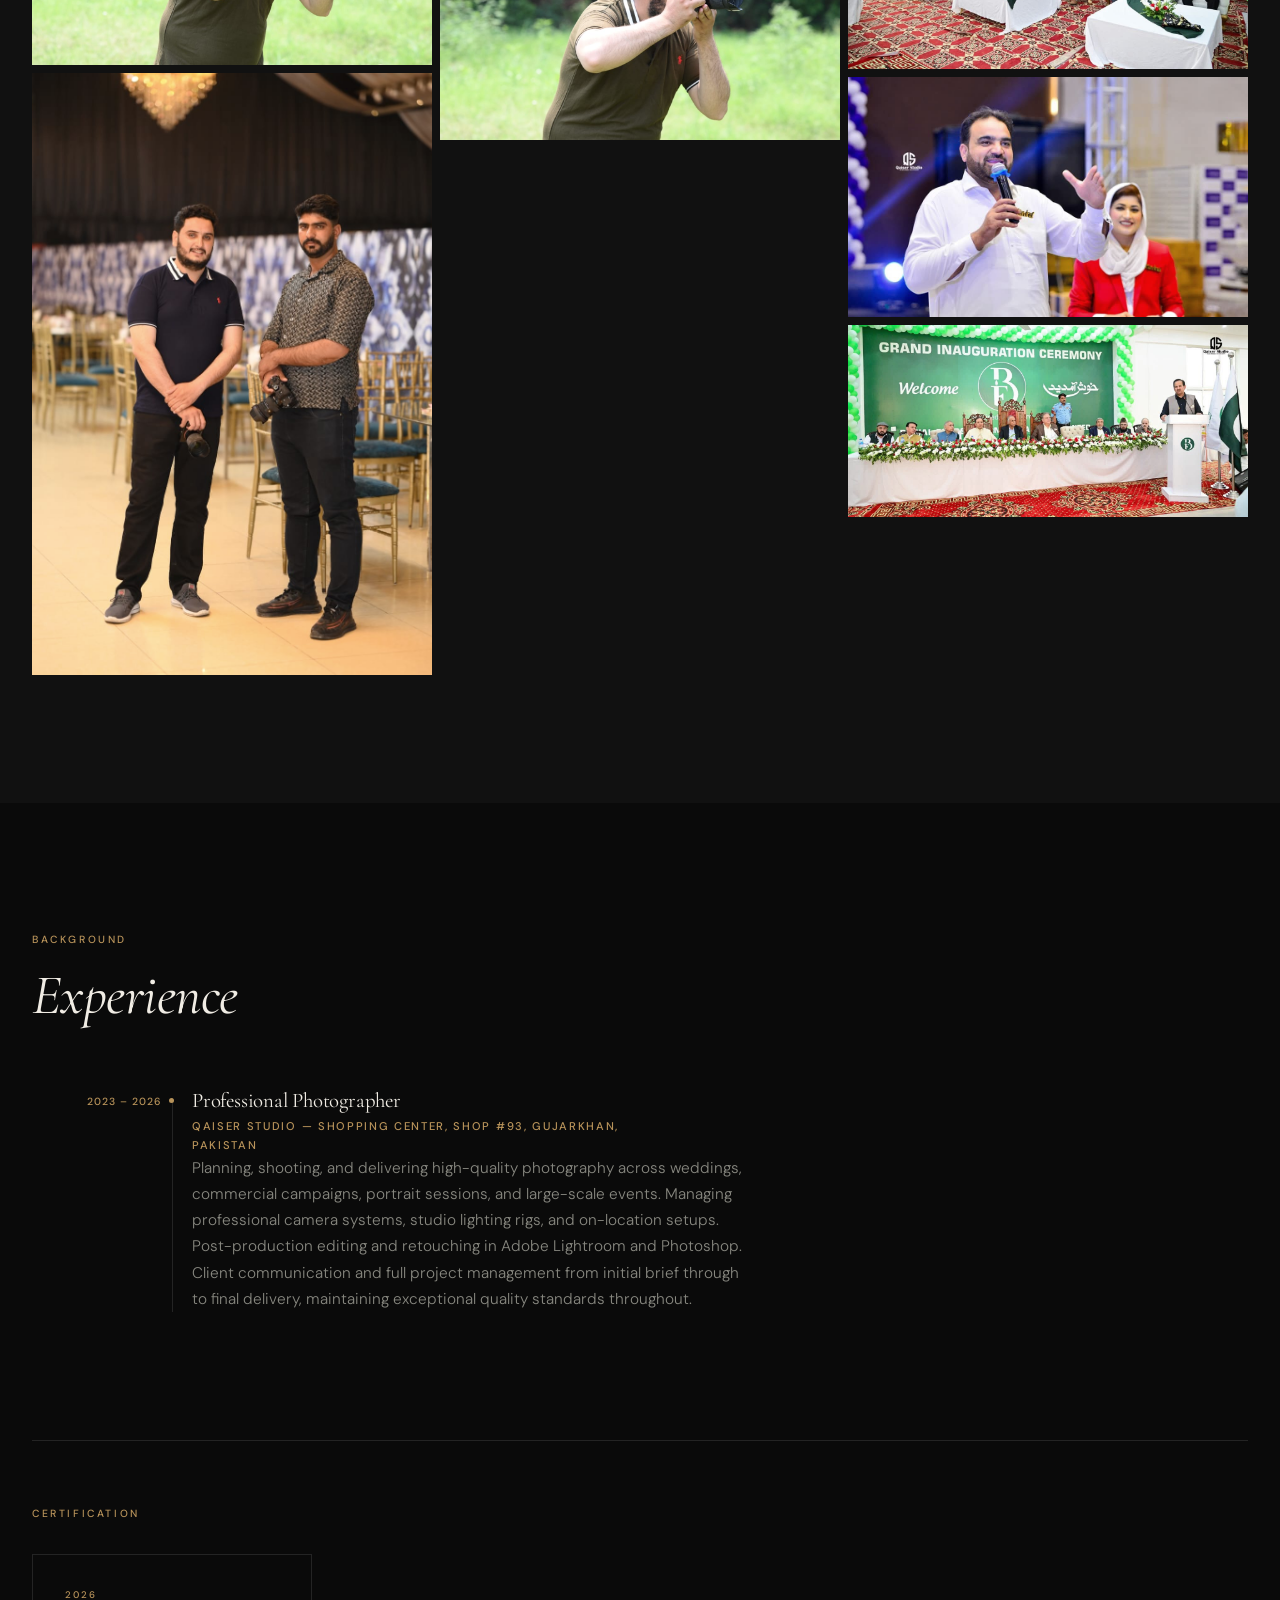
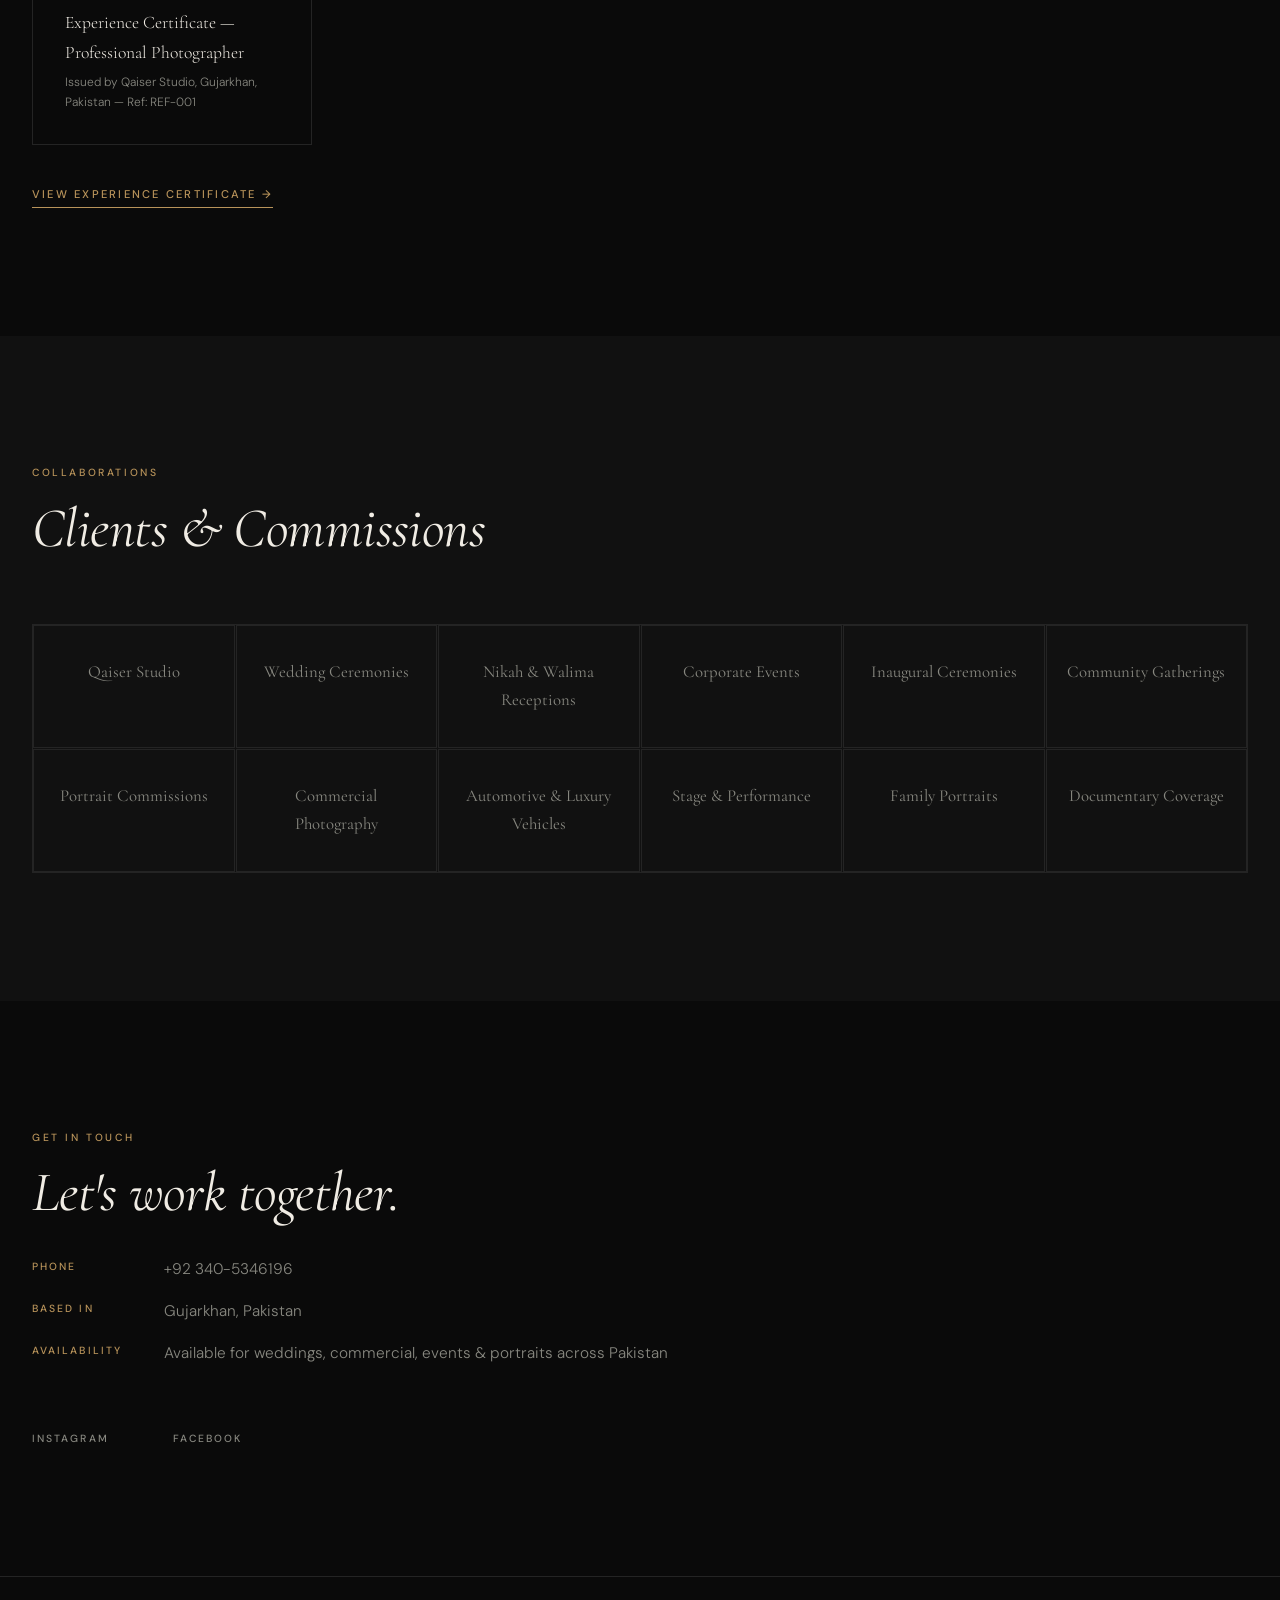
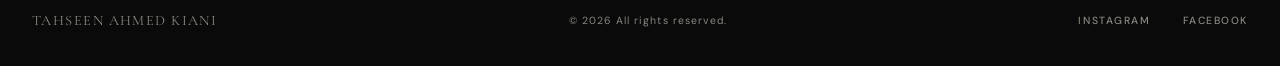
==== commit 007927bf: "Remove old phone number from contact section Co-Authored-By: Claude Sonnet 4.6 <noreply@anthropic.co" ====
--- a/index.html
+++ b/index.html
@@ -210,7 +210,6 @@
           <h2 id="contact-heading" class="contact__heading">Let's work together.</h2>
 
           <div class="contact__details">
-            <p><span class="contact__label">Phone</span><a href="tel:+923319108252">+92 331-9108252</a></p>
             <p><span class="contact__label">Phone</span><a href="tel:+923405346196">+92 340-5346196</a></p>
             <p><span class="contact__label">Based in</span>Gujarkhan, Pakistan</p>
             <p><span class="contact__label">Availability</span>Available for weddings, commercial, events &amp; portraits across Pakistan</p>
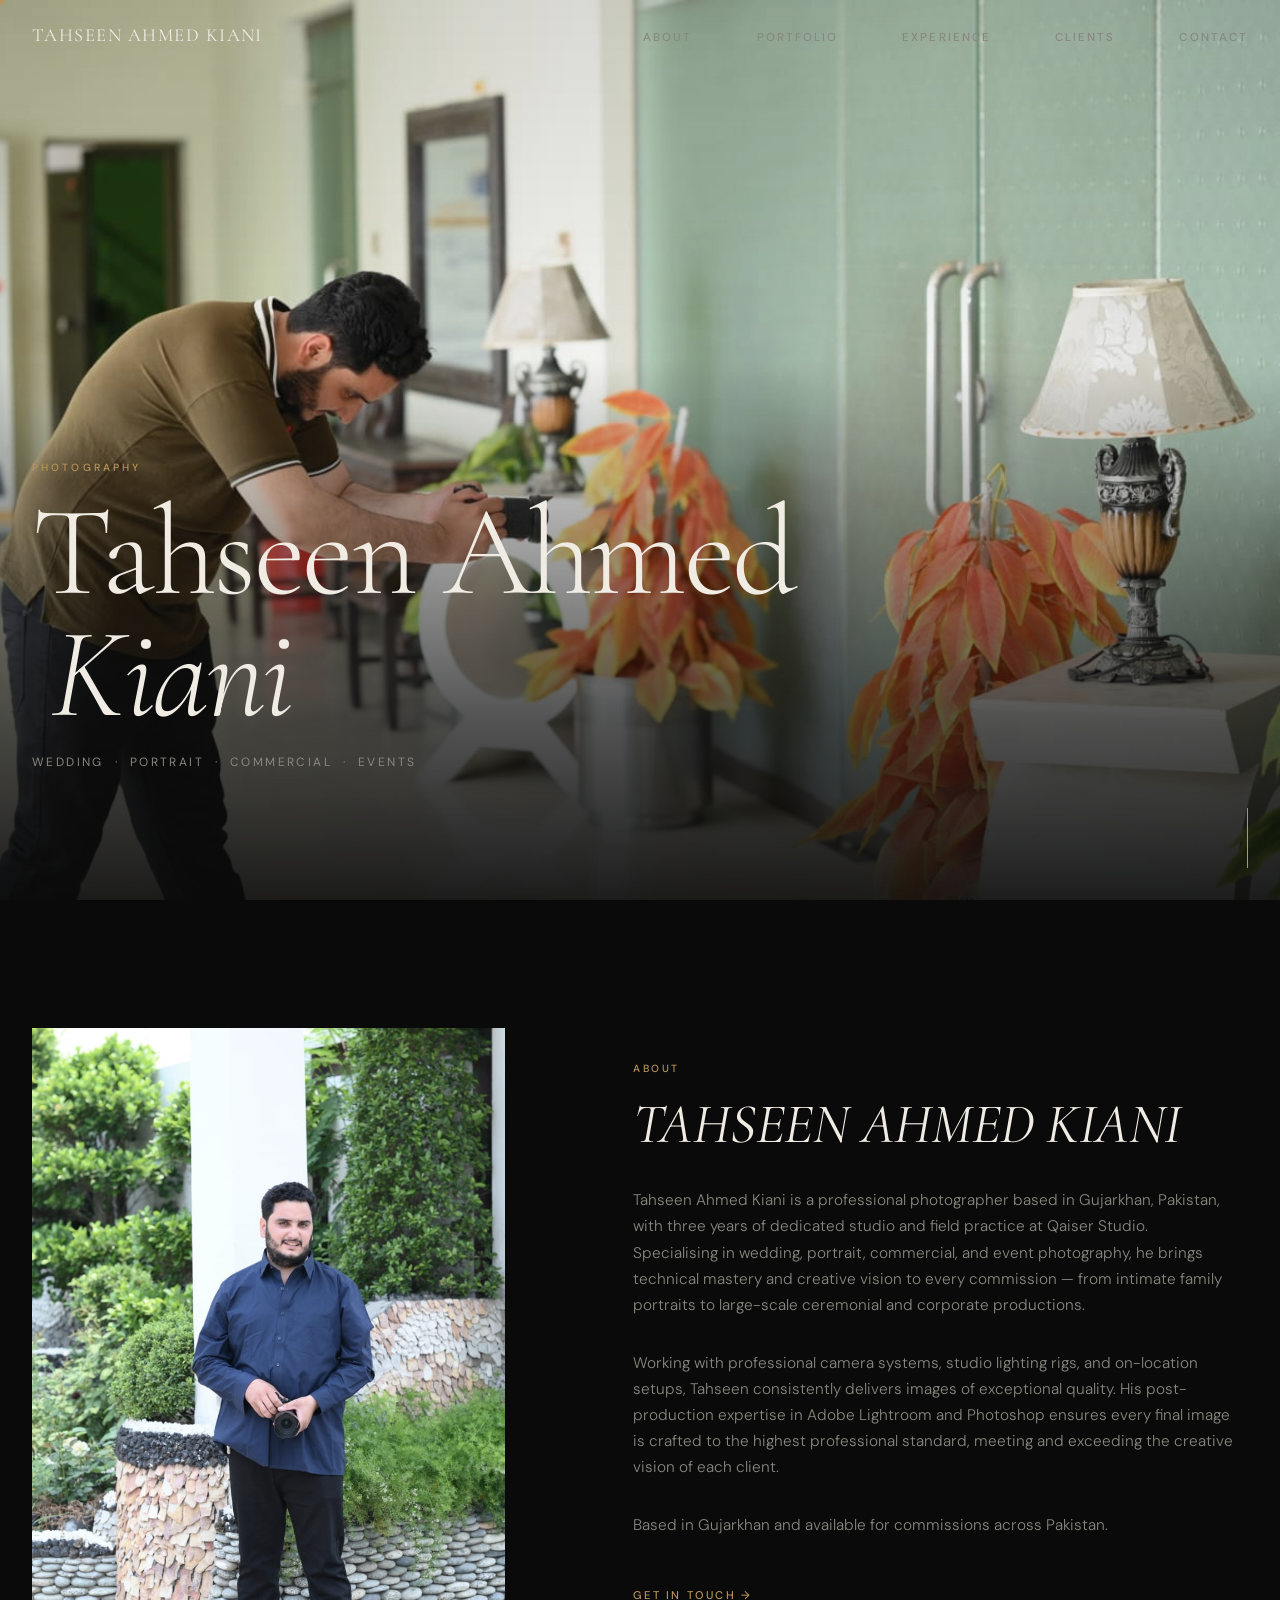
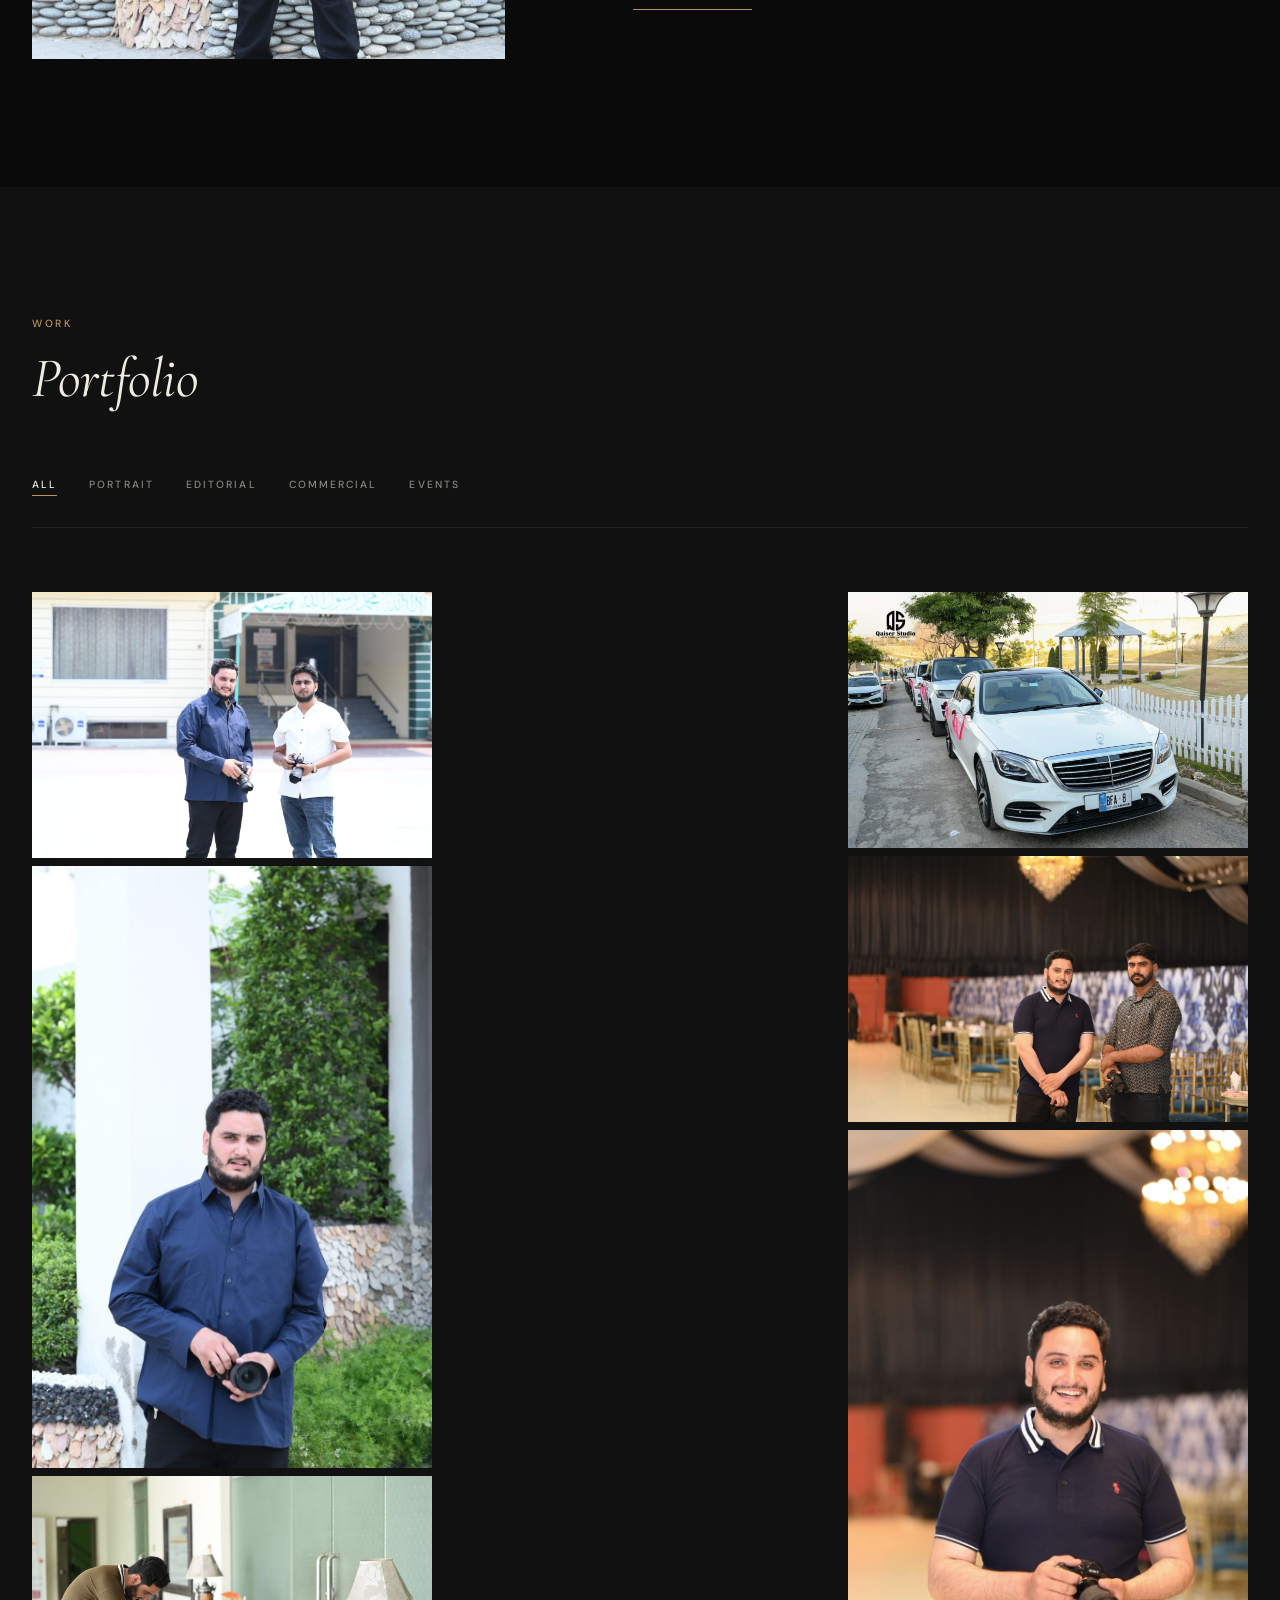
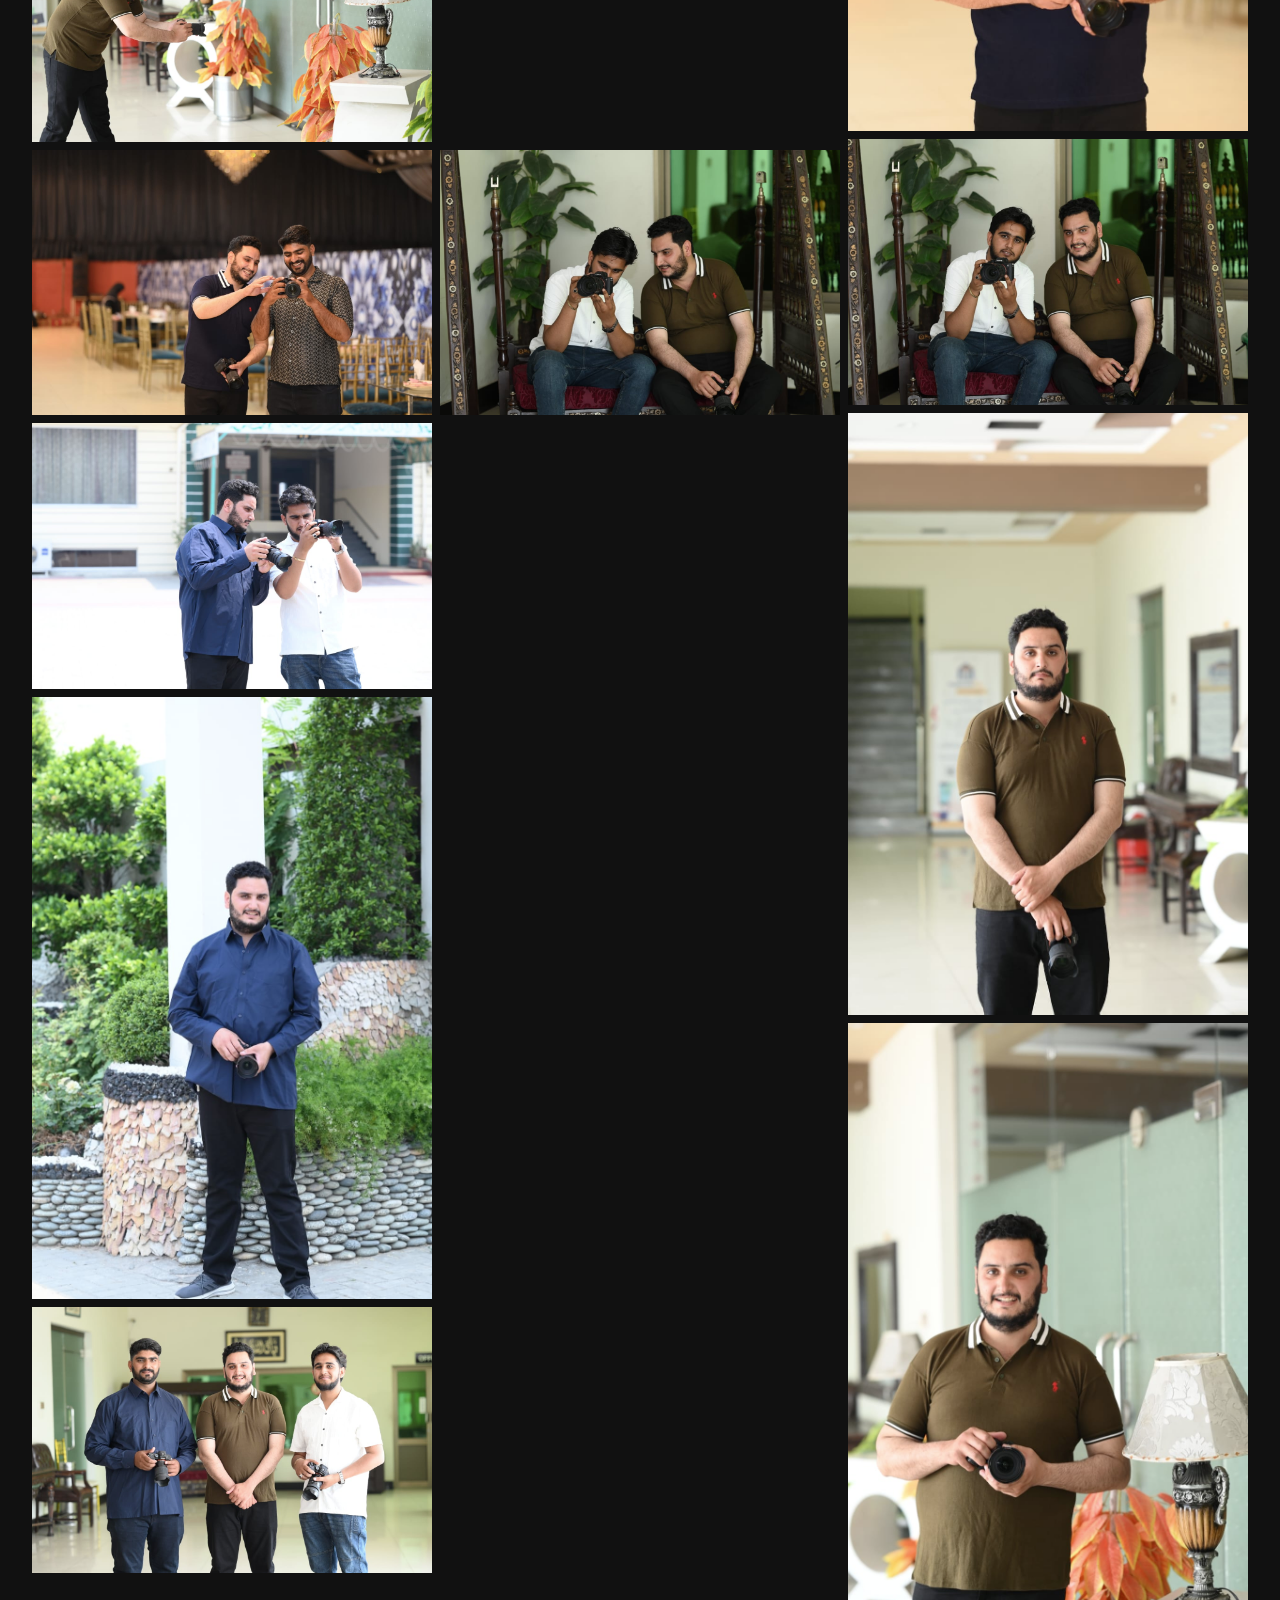
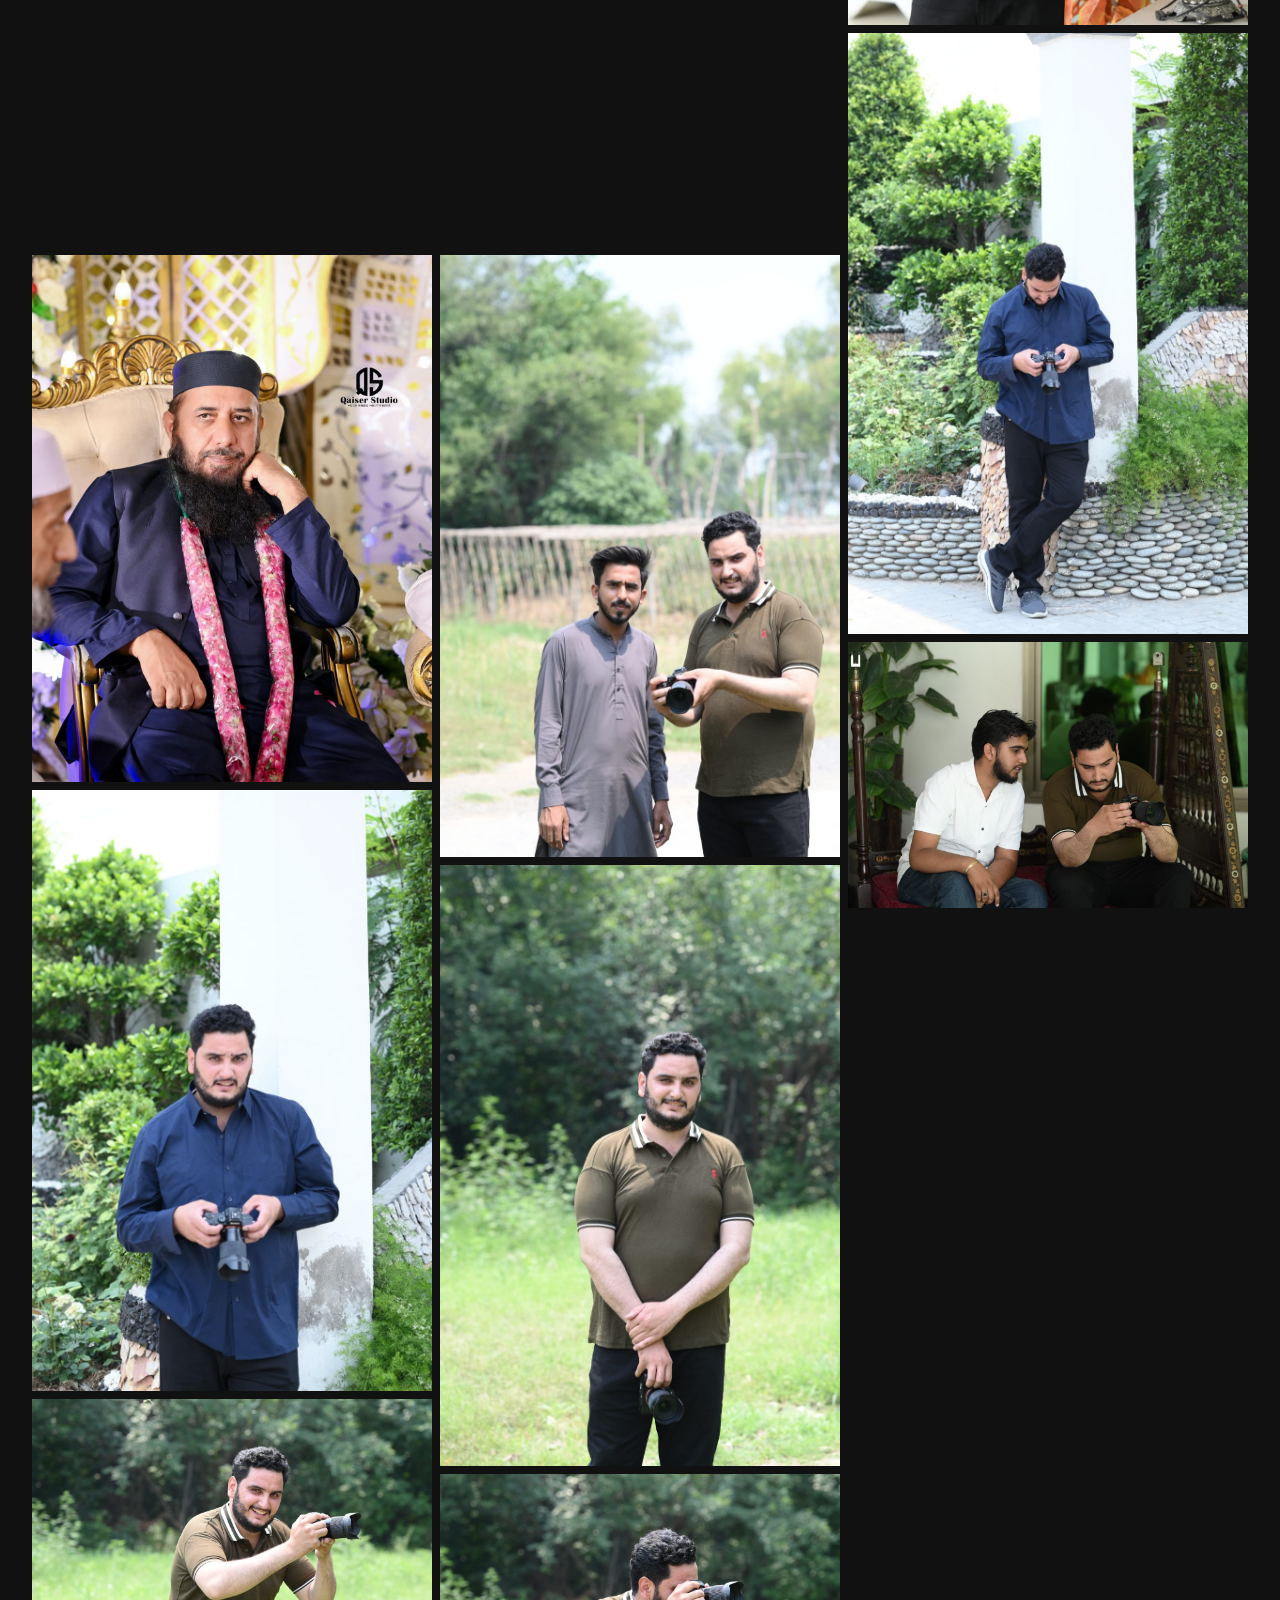
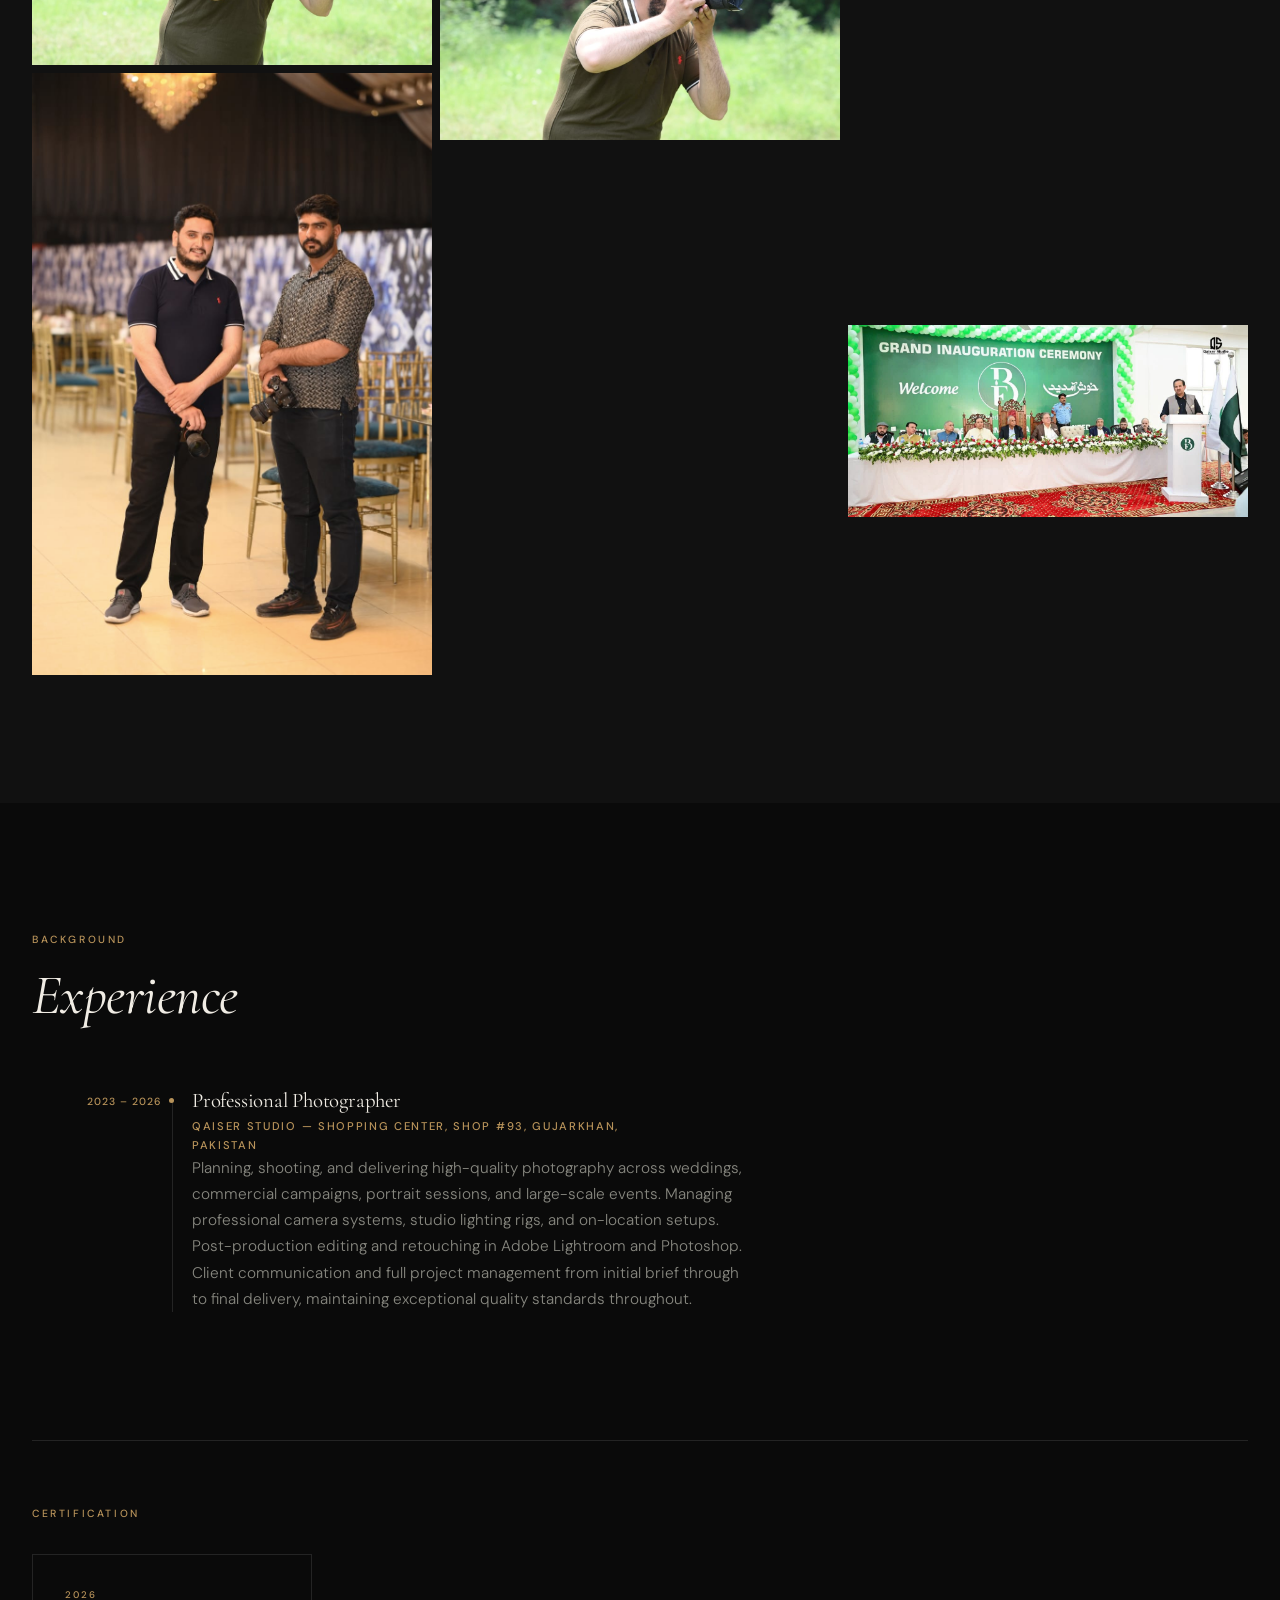
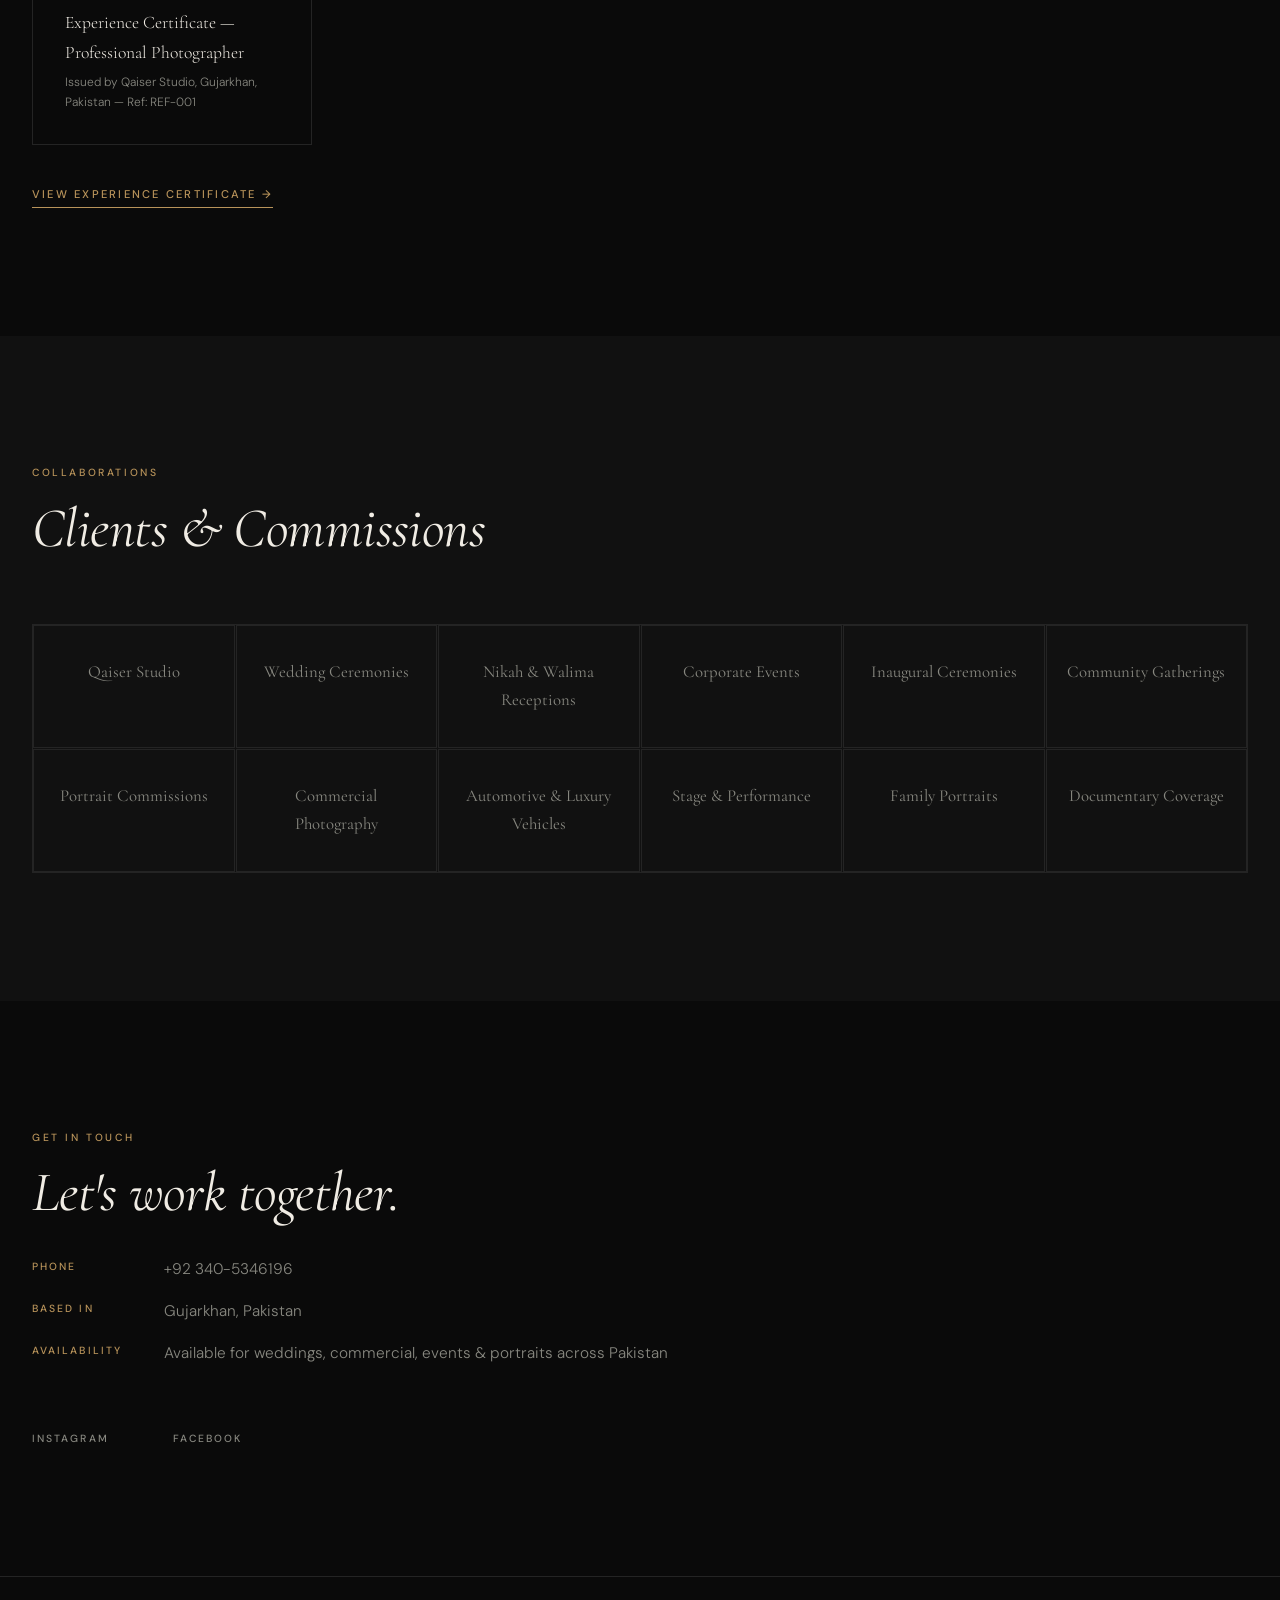
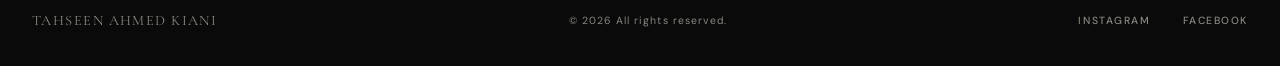
==== commit 7e416fec: "Bust cache on main.js so updated hero image loads for visitors Co-Authored-By: Claude Sonnet 4.6 <no" ====
--- a/index.html
+++ b/index.html
@@ -257,6 +257,6 @@
     <div class="lightbox__counter" id="lbCounter" aria-live="polite"></div>
   </div>
 
-  <script src="js/main.js"></script>
+  <script src="js/main.js?v=2"></script>
 </body>
 </html>
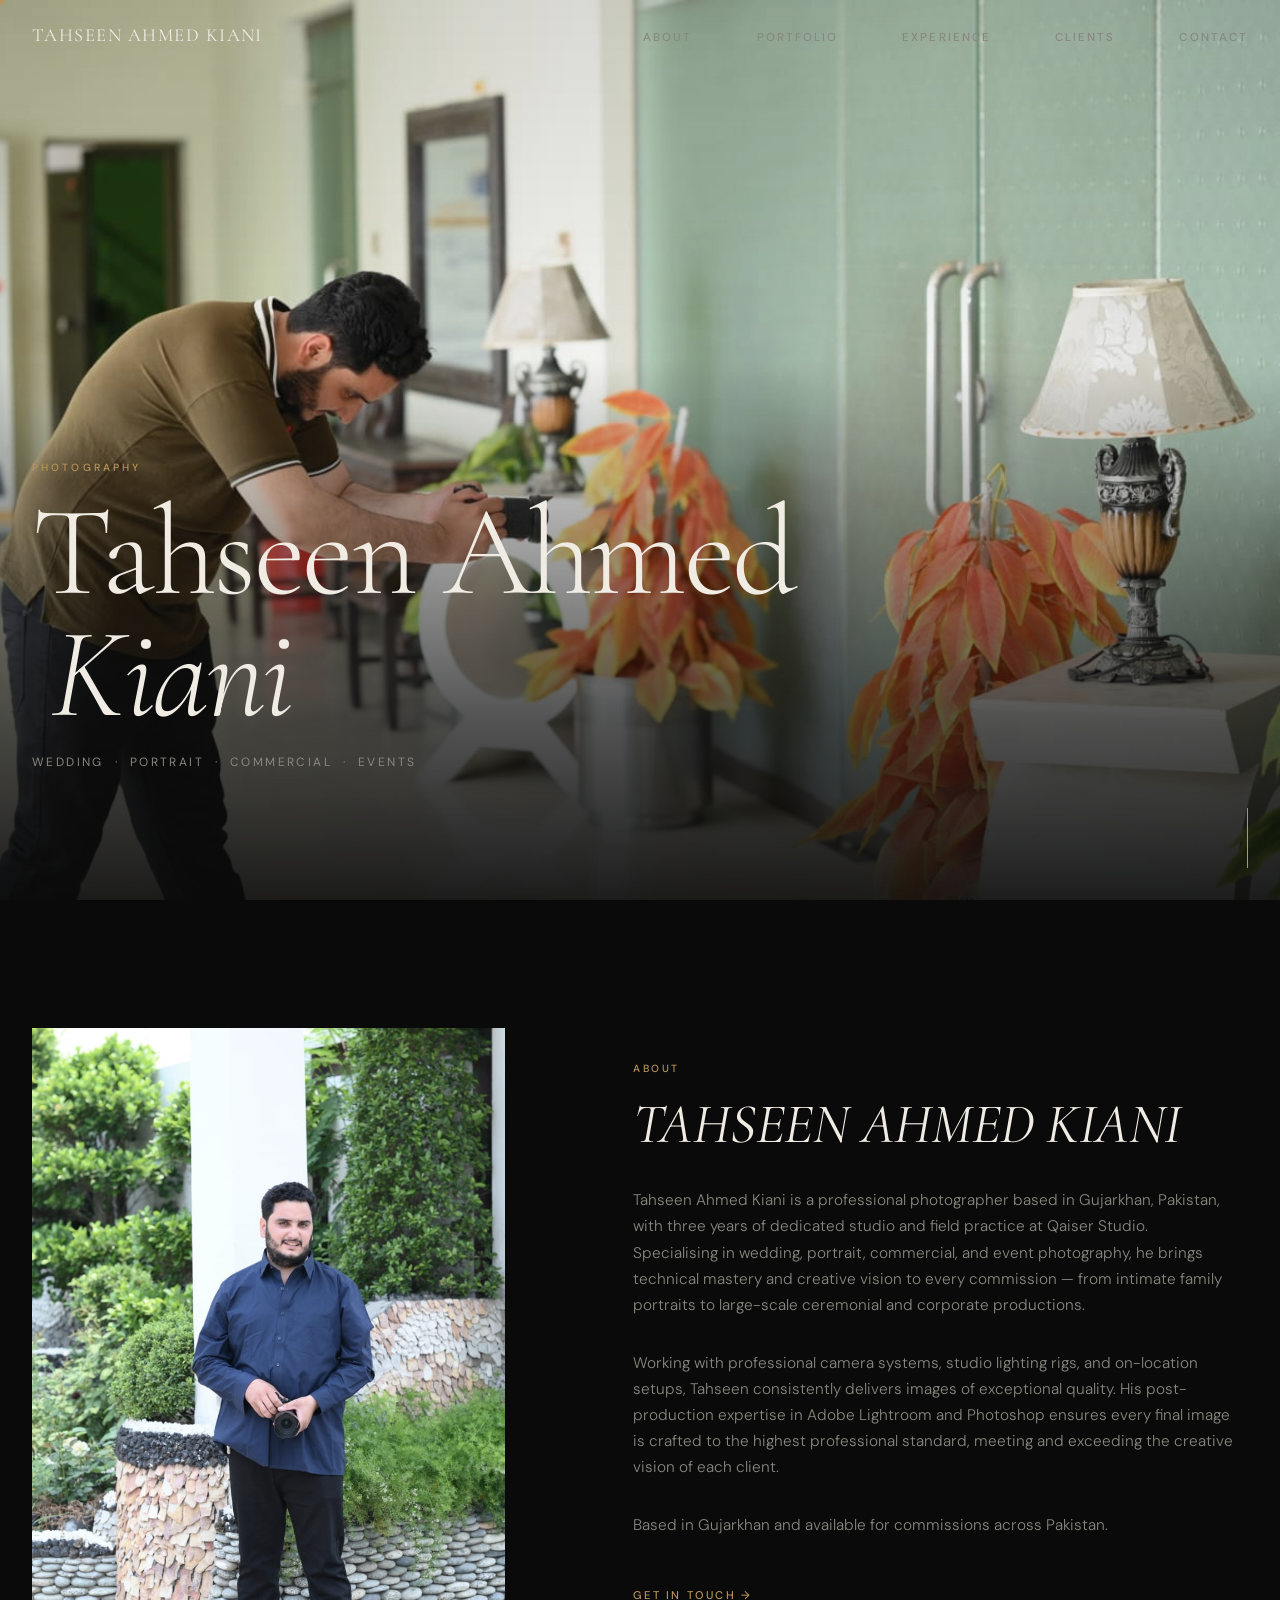
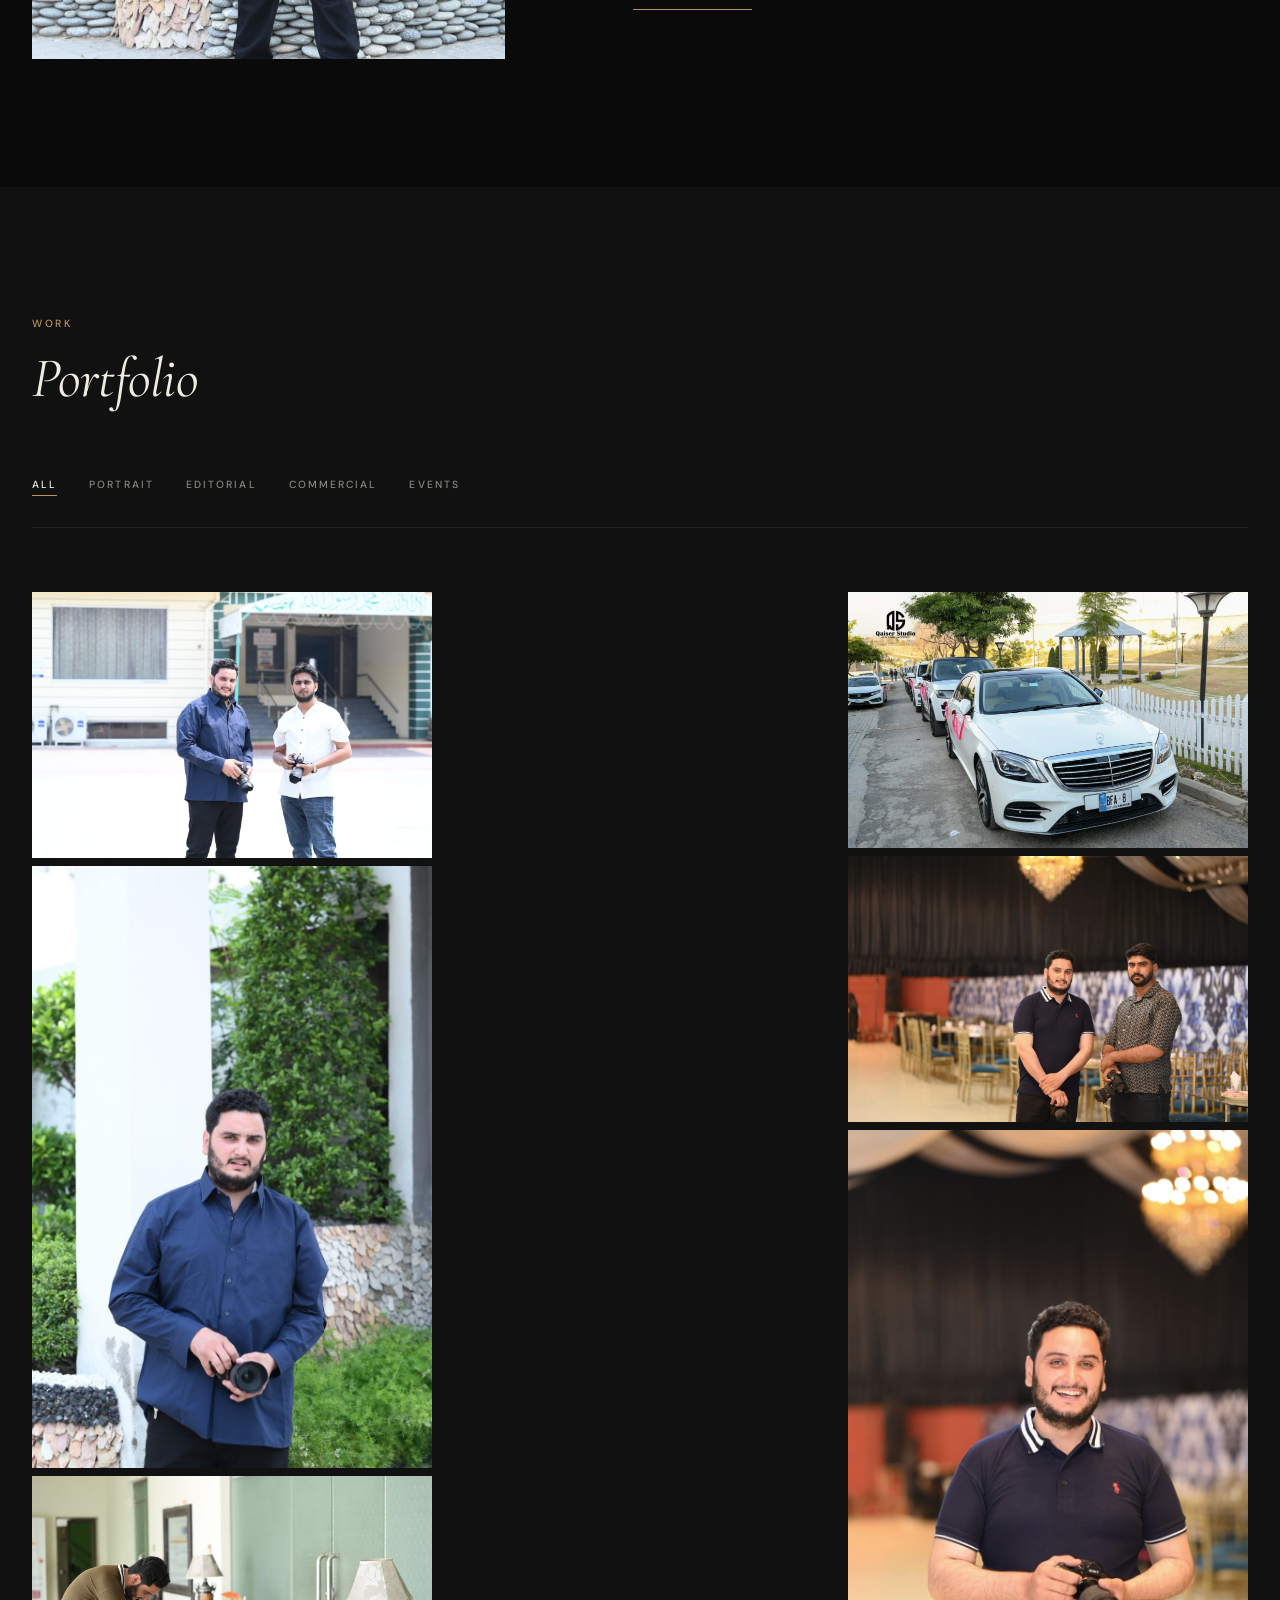
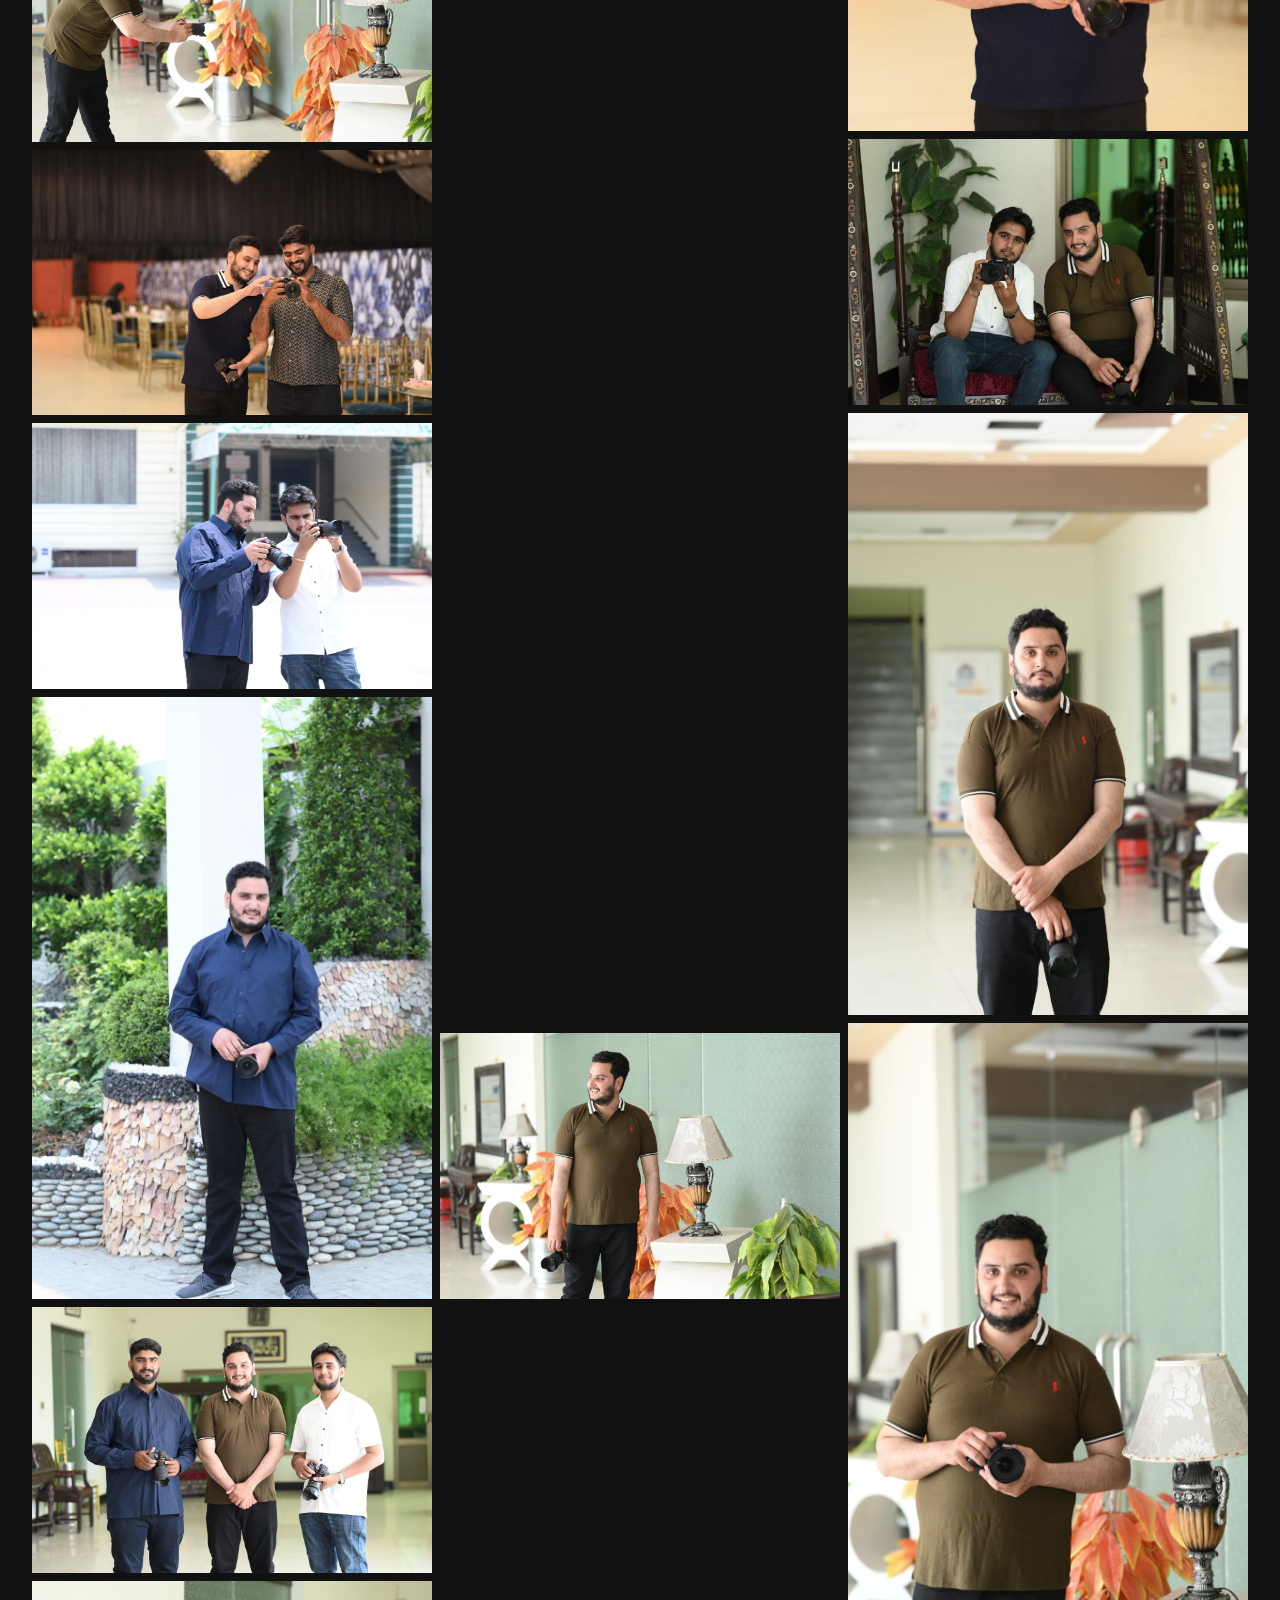
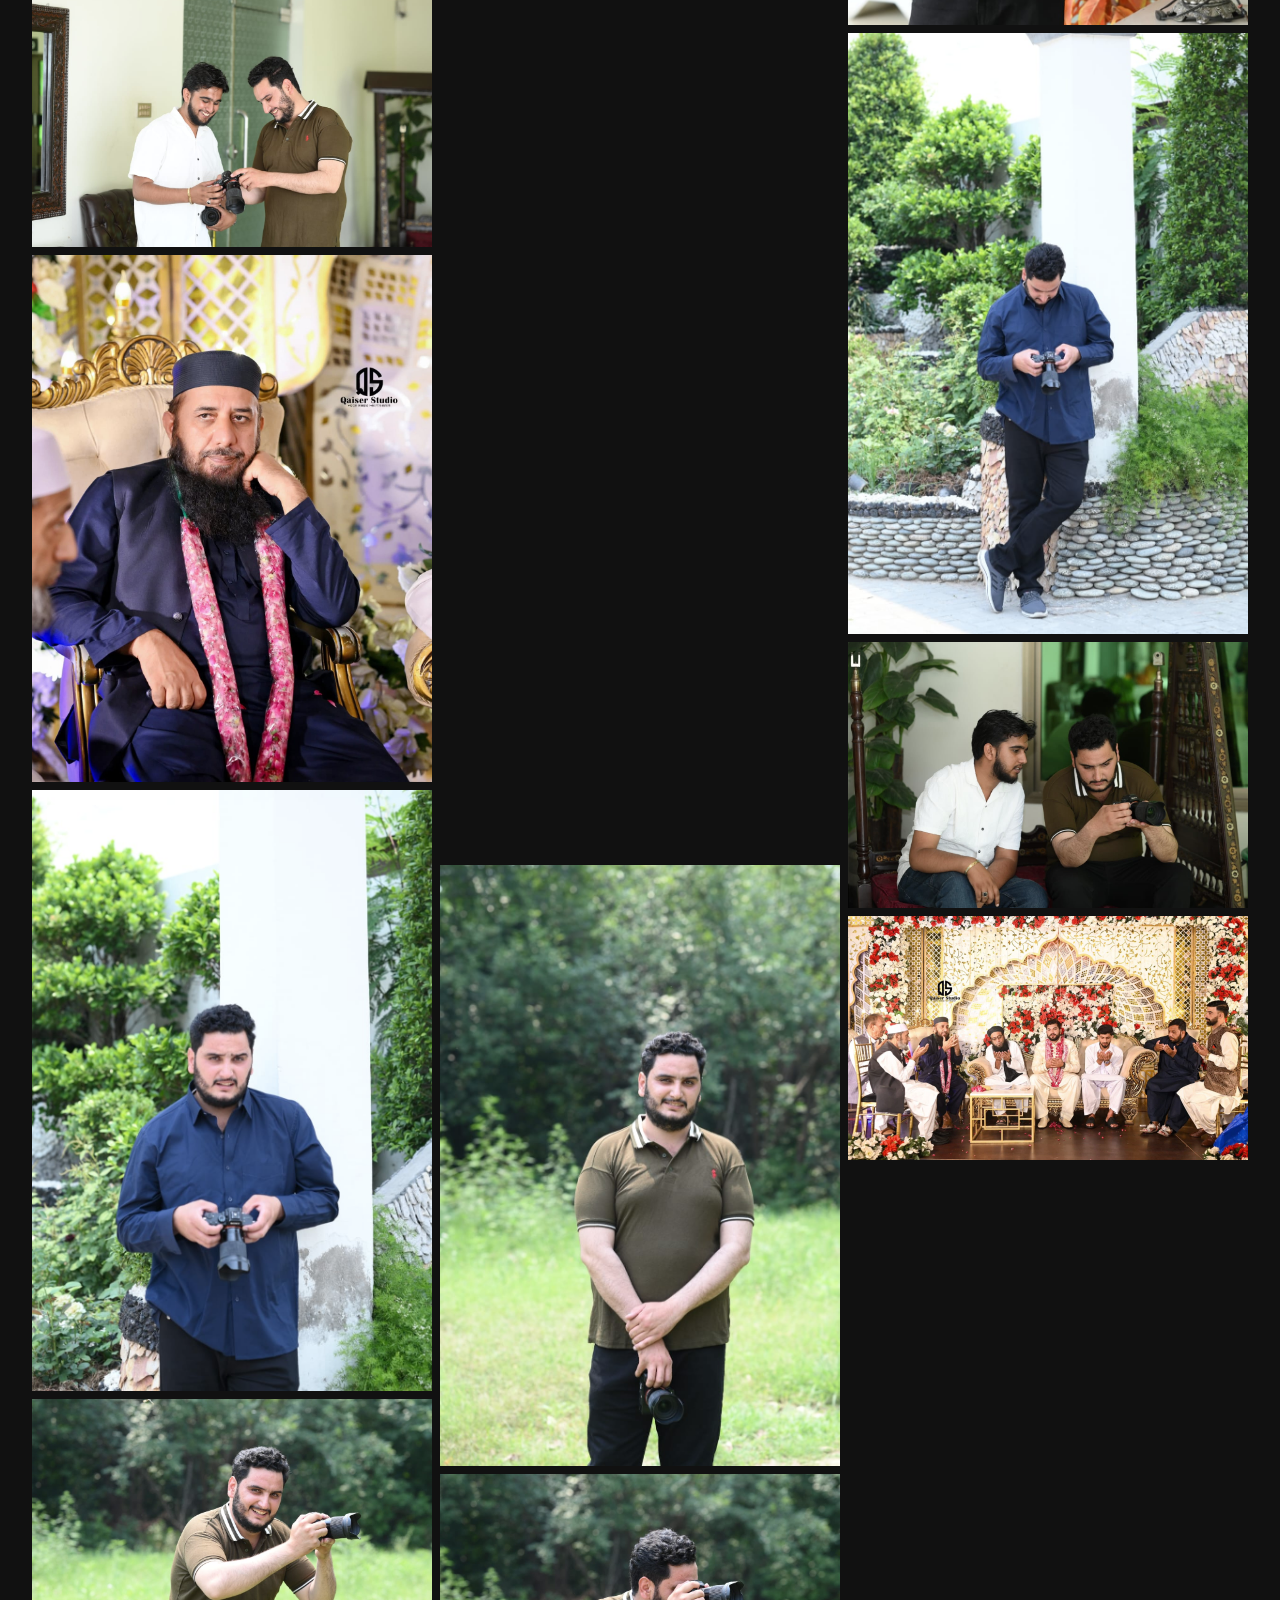
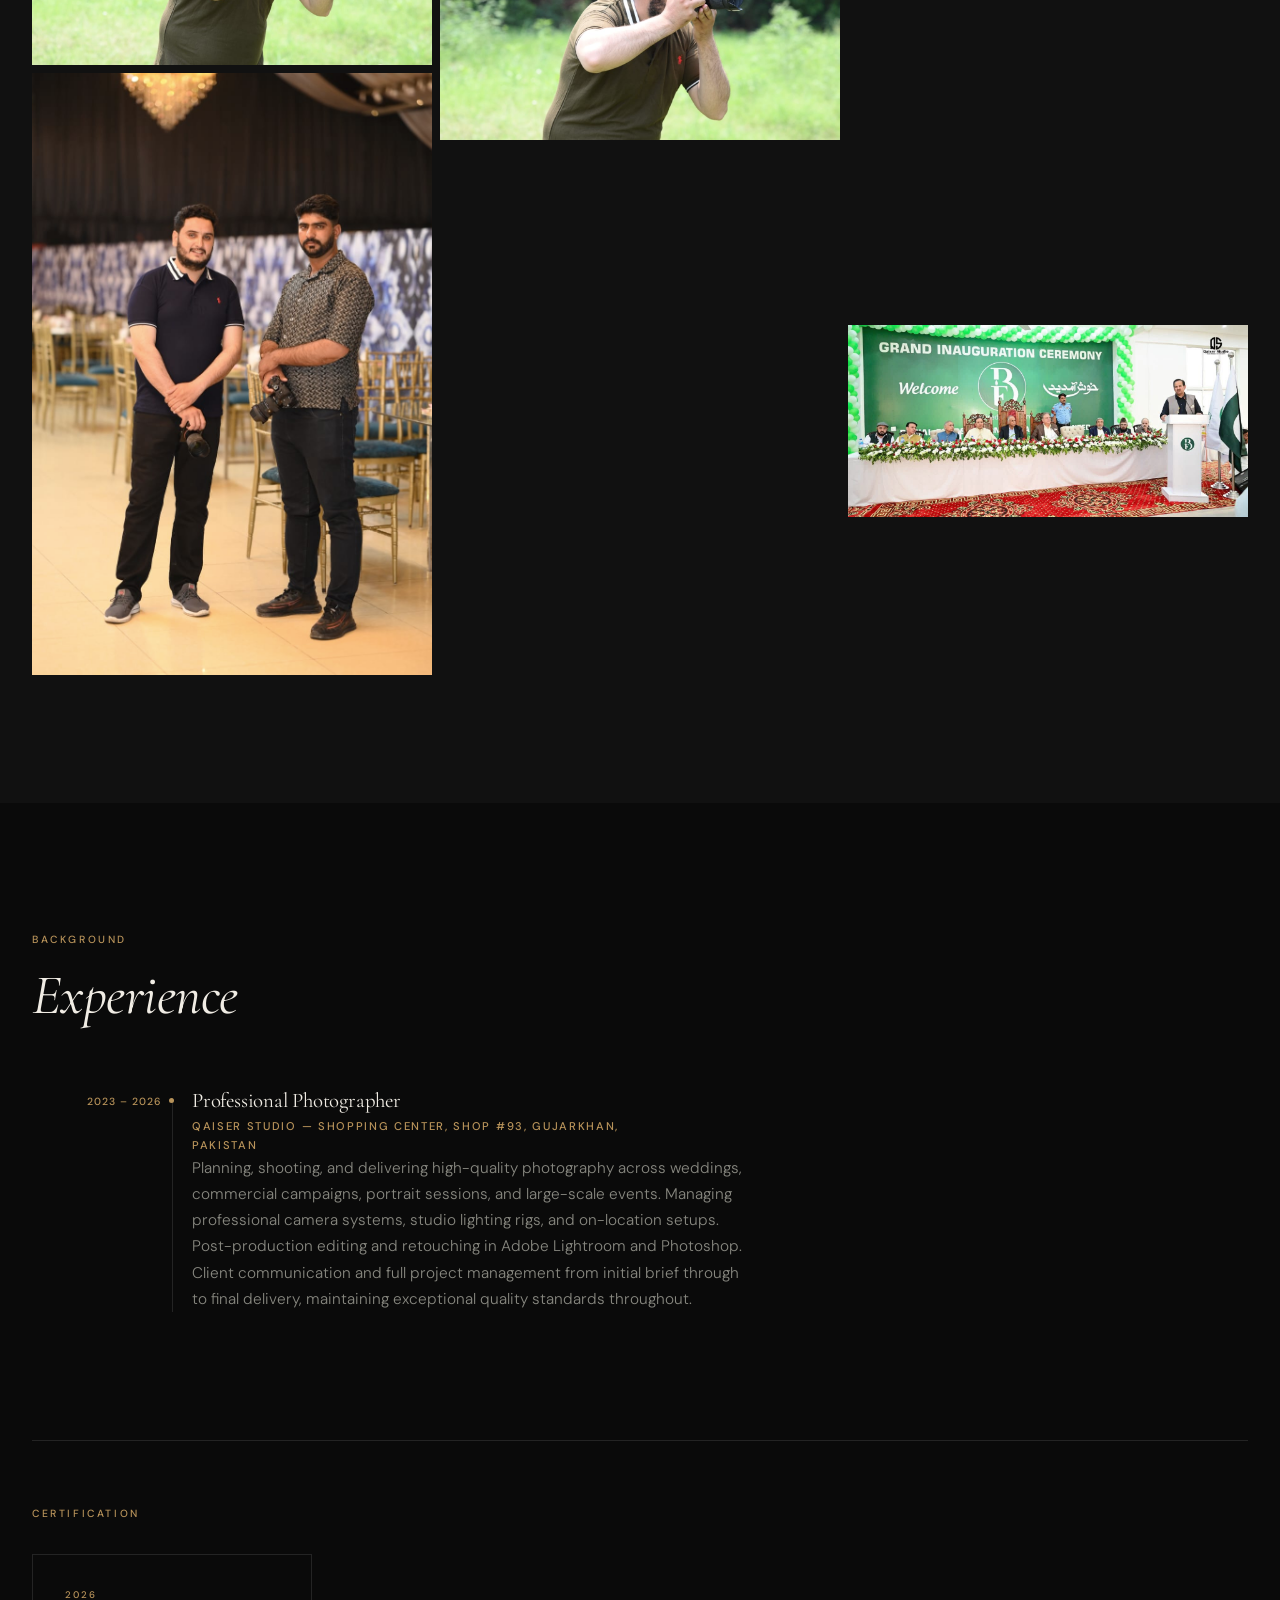
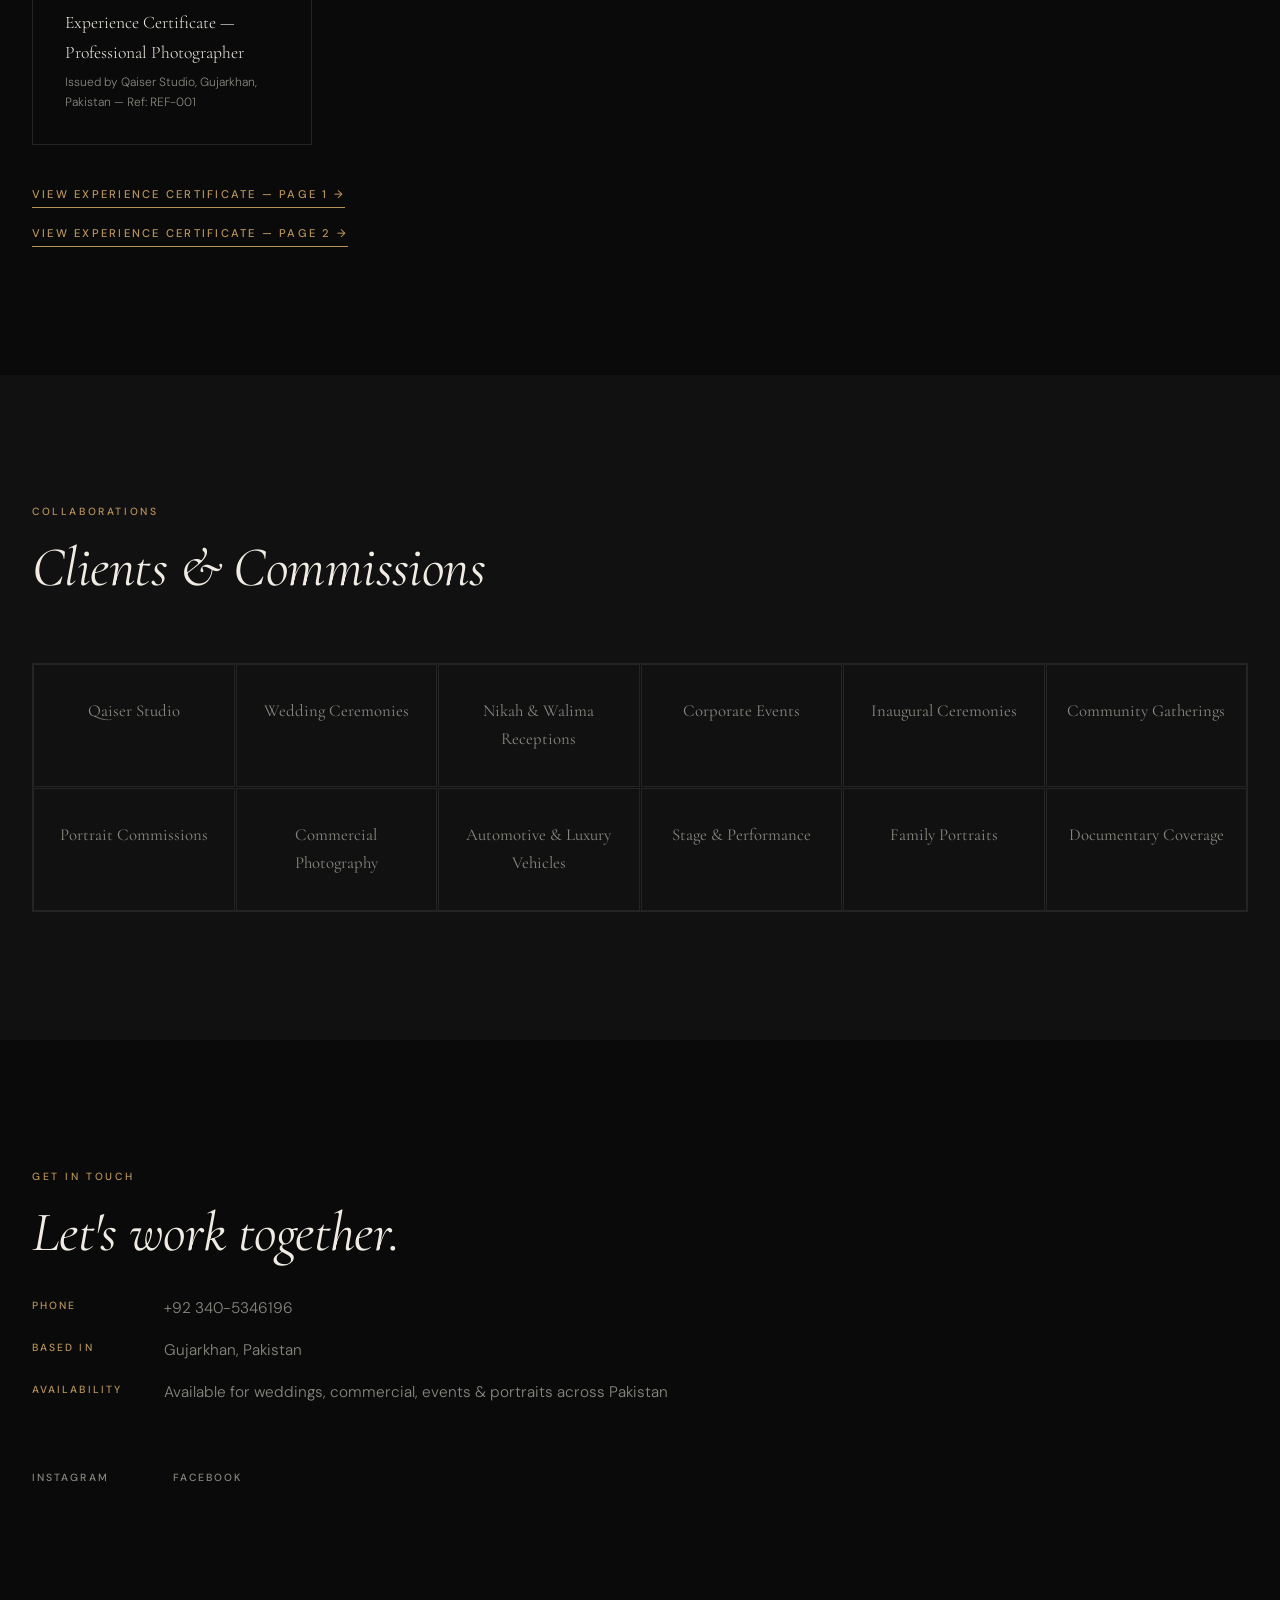
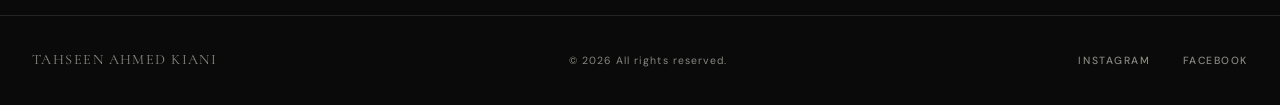
==== commit 6e96b0e6: "Add link to page 2 of the experience certificate Co-Authored-By: Claude Sonnet 4.6 <noreply@anthropi" ====
--- a/index.html
+++ b/index.html
@@ -168,7 +168,9 @@
             </div>
           </div>
           <p style="margin-top:1.5rem;">
-            <a class="btn-text" href="assests/experience-certificate-1.jpeg" target="_blank" rel="noopener noreferrer">View Experience Certificate &rarr;</a>
+            <a class="btn-text" href="assests/experience-certificate-1.jpeg" target="_blank" rel="noopener noreferrer">View Experience Certificate — Page 1 &rarr;</a>
+            &nbsp;&nbsp;
+            <a class="btn-text" href="assests/experience-certificate-2.jpeg" target="_blank" rel="noopener noreferrer">View Experience Certificate — Page 2 &rarr;</a>
           </p>
         </div>
       </div>
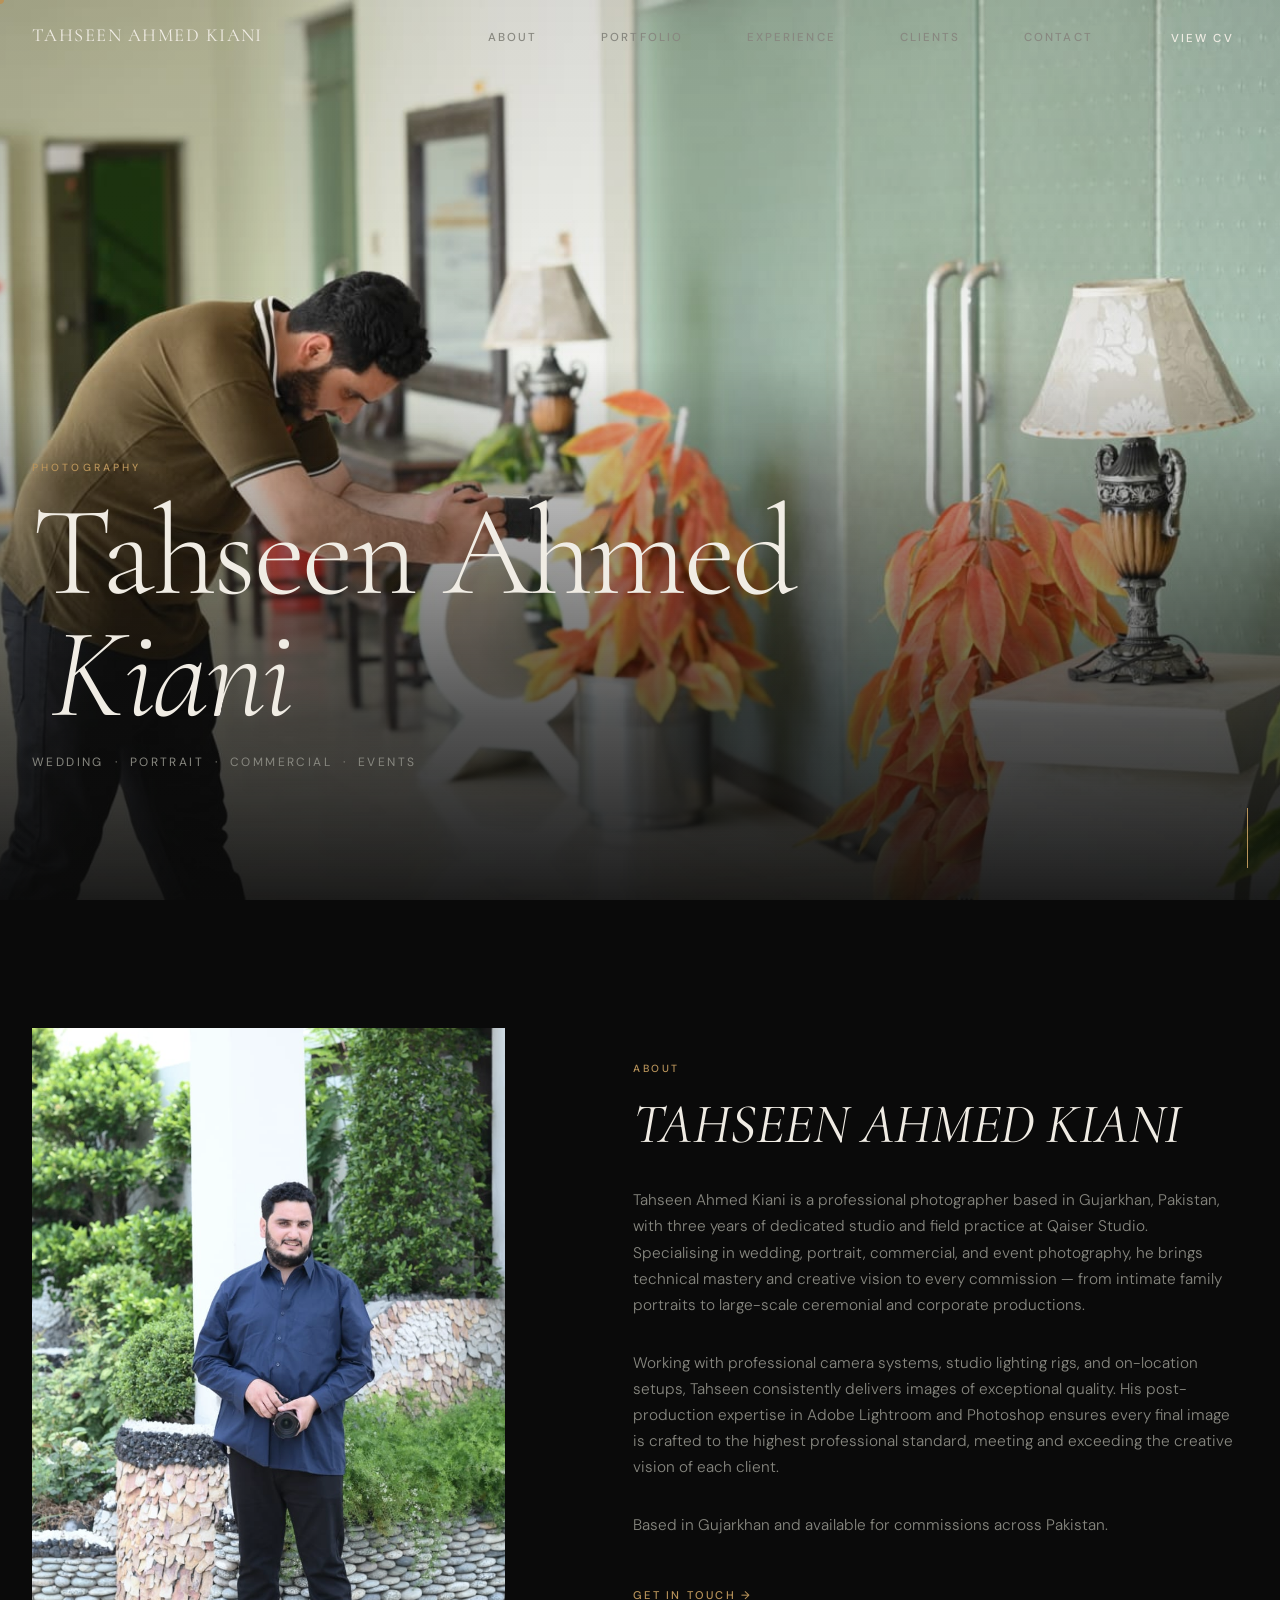
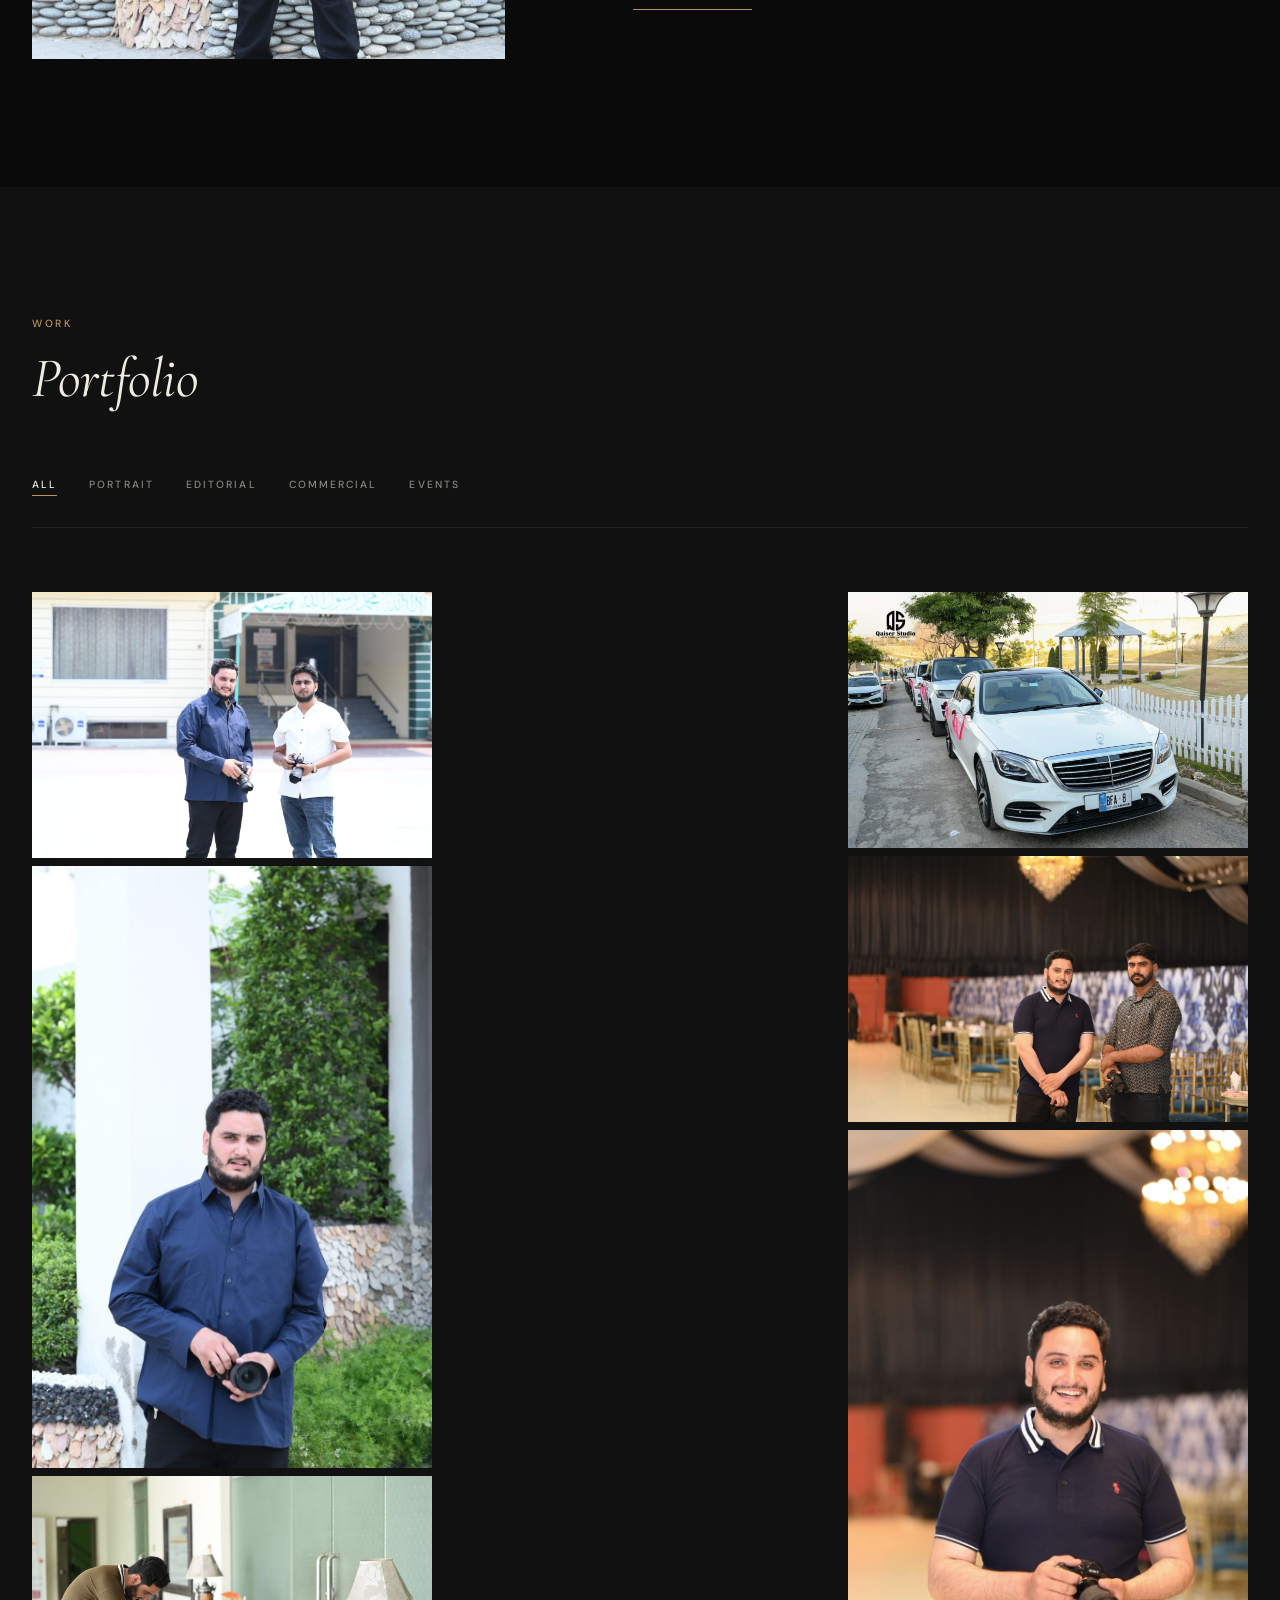
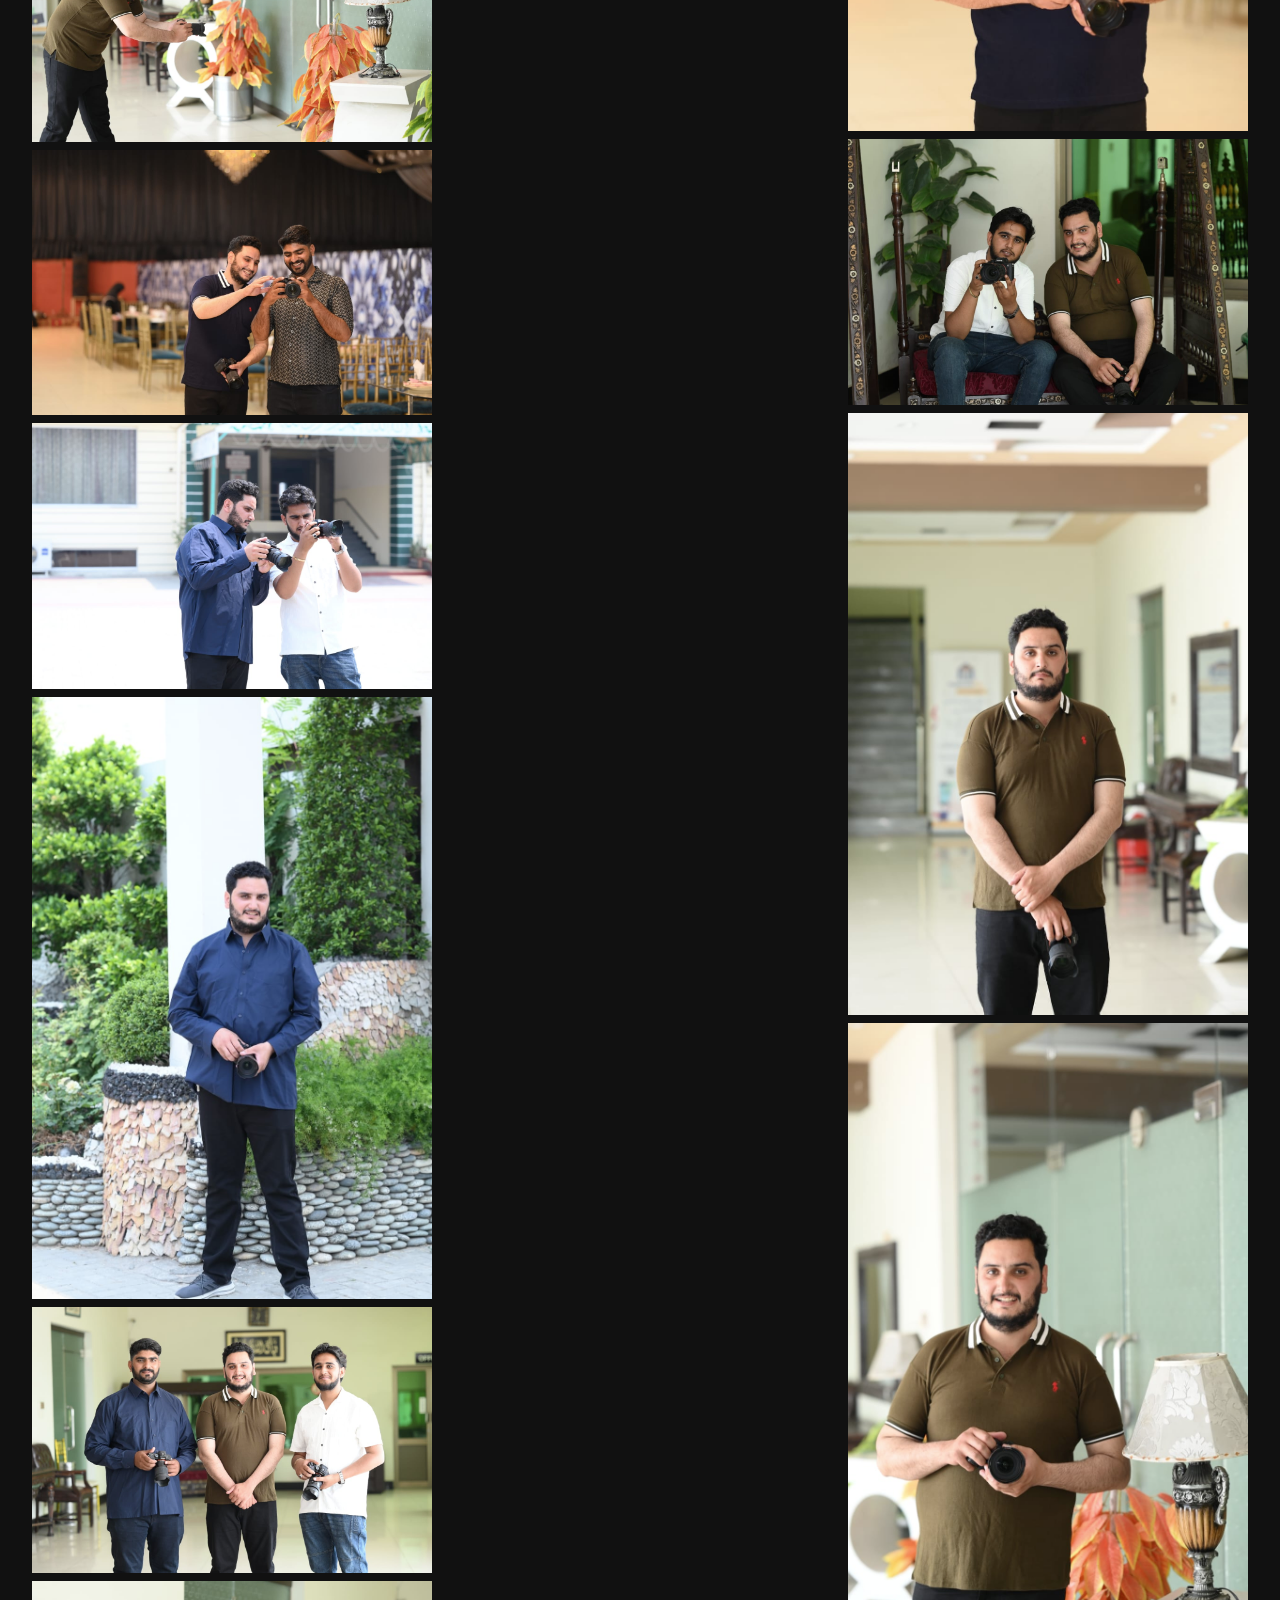
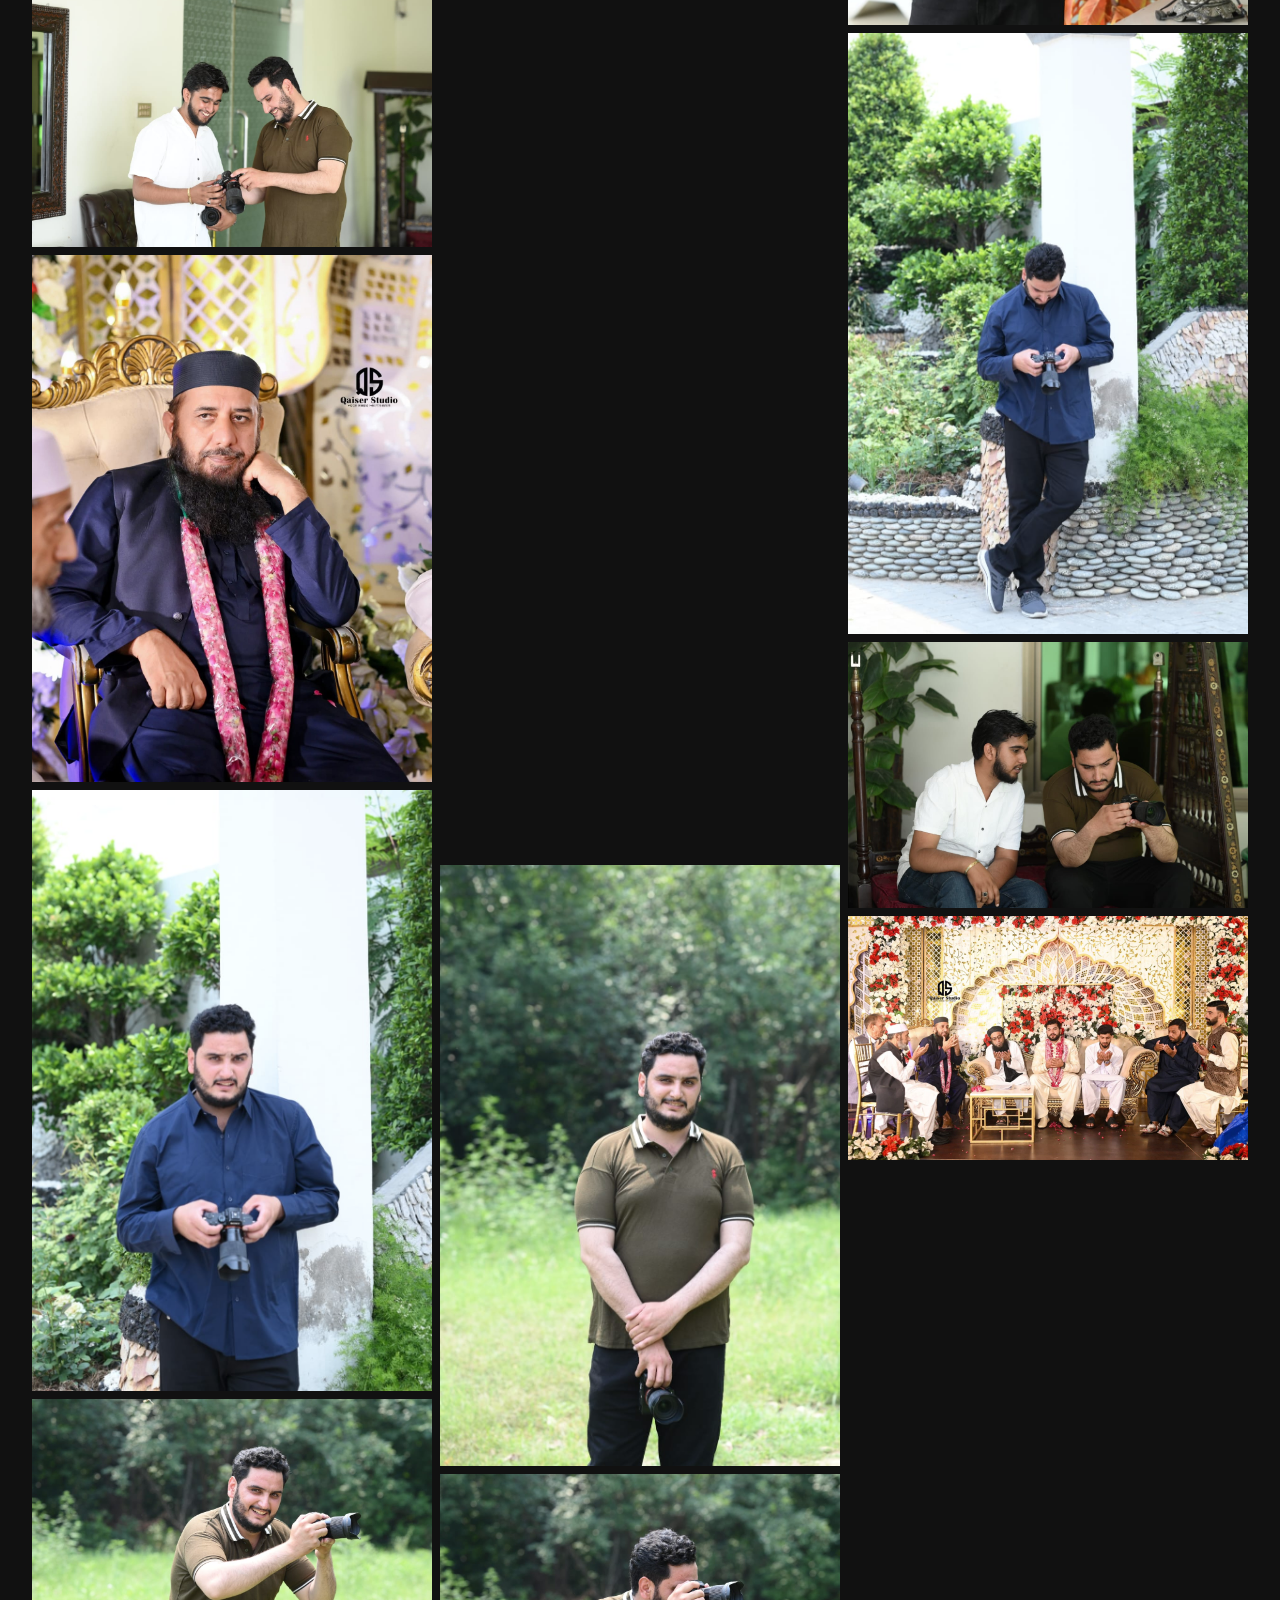
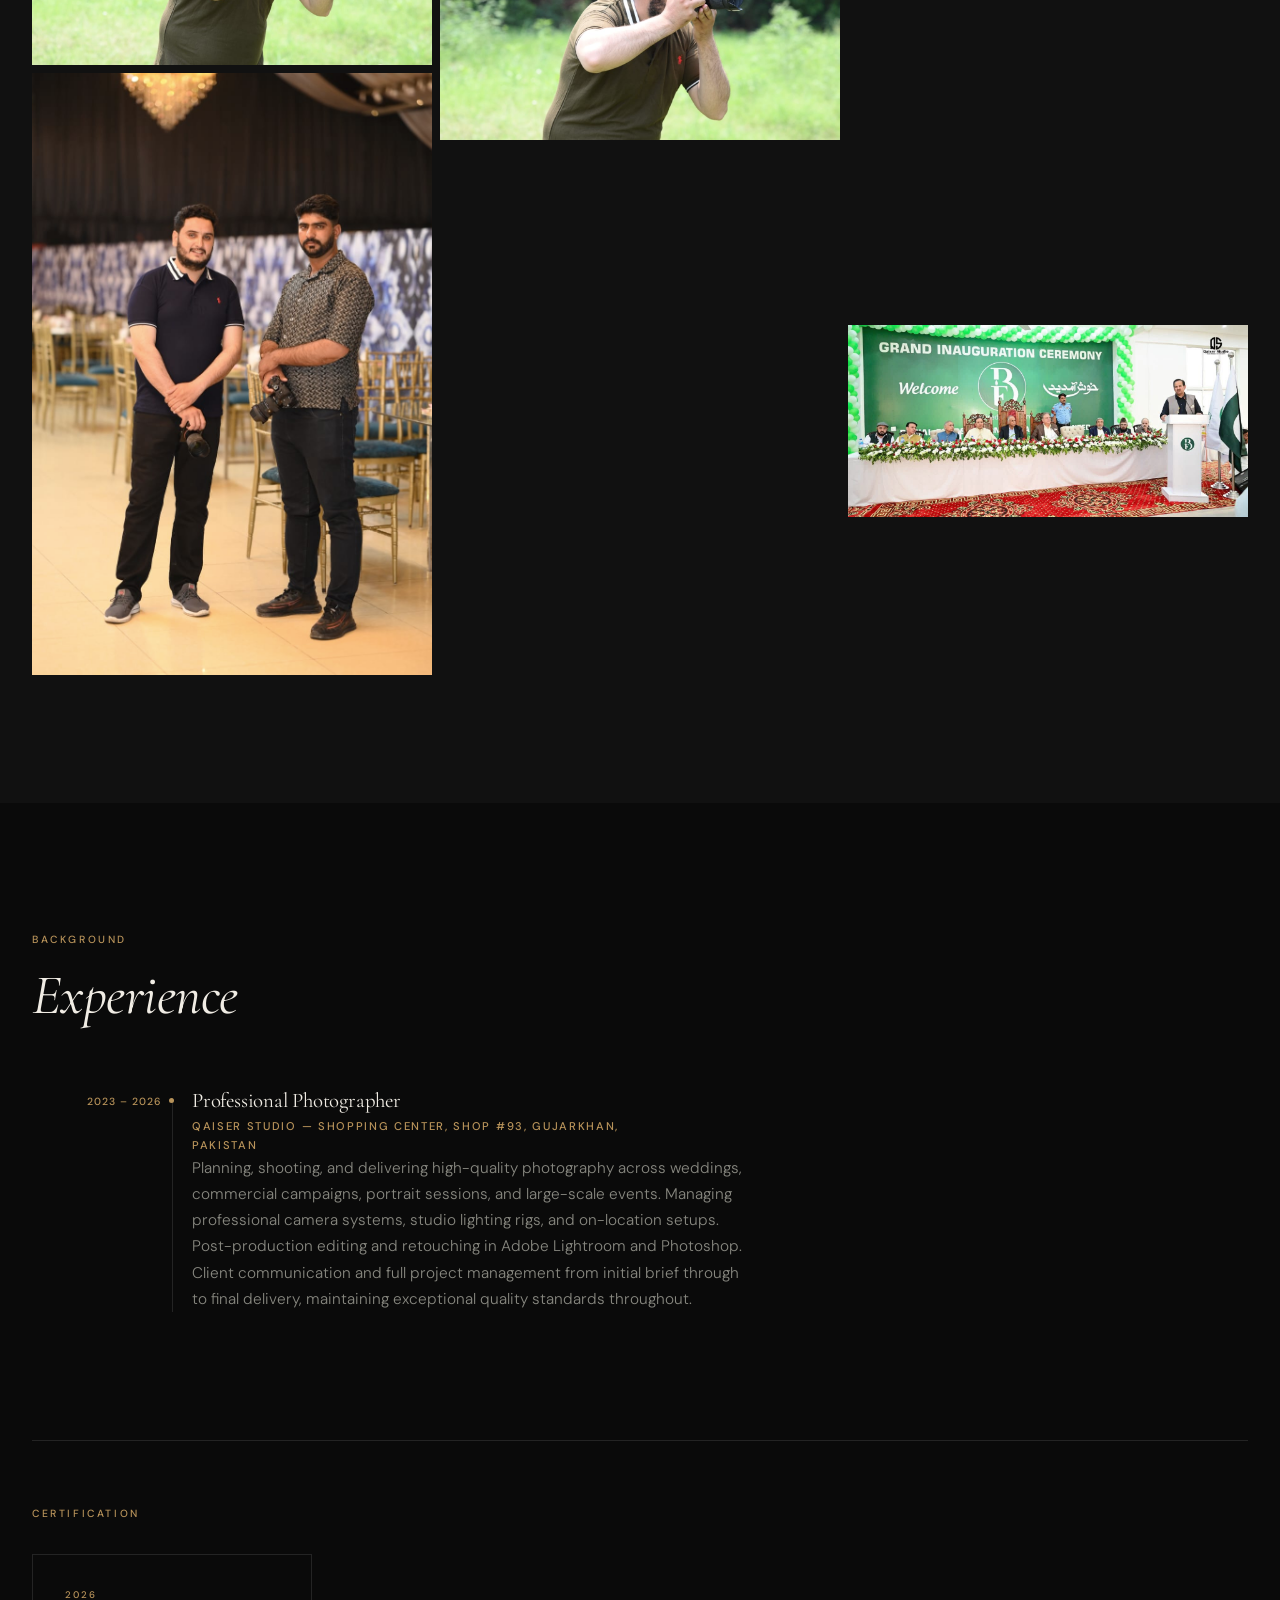
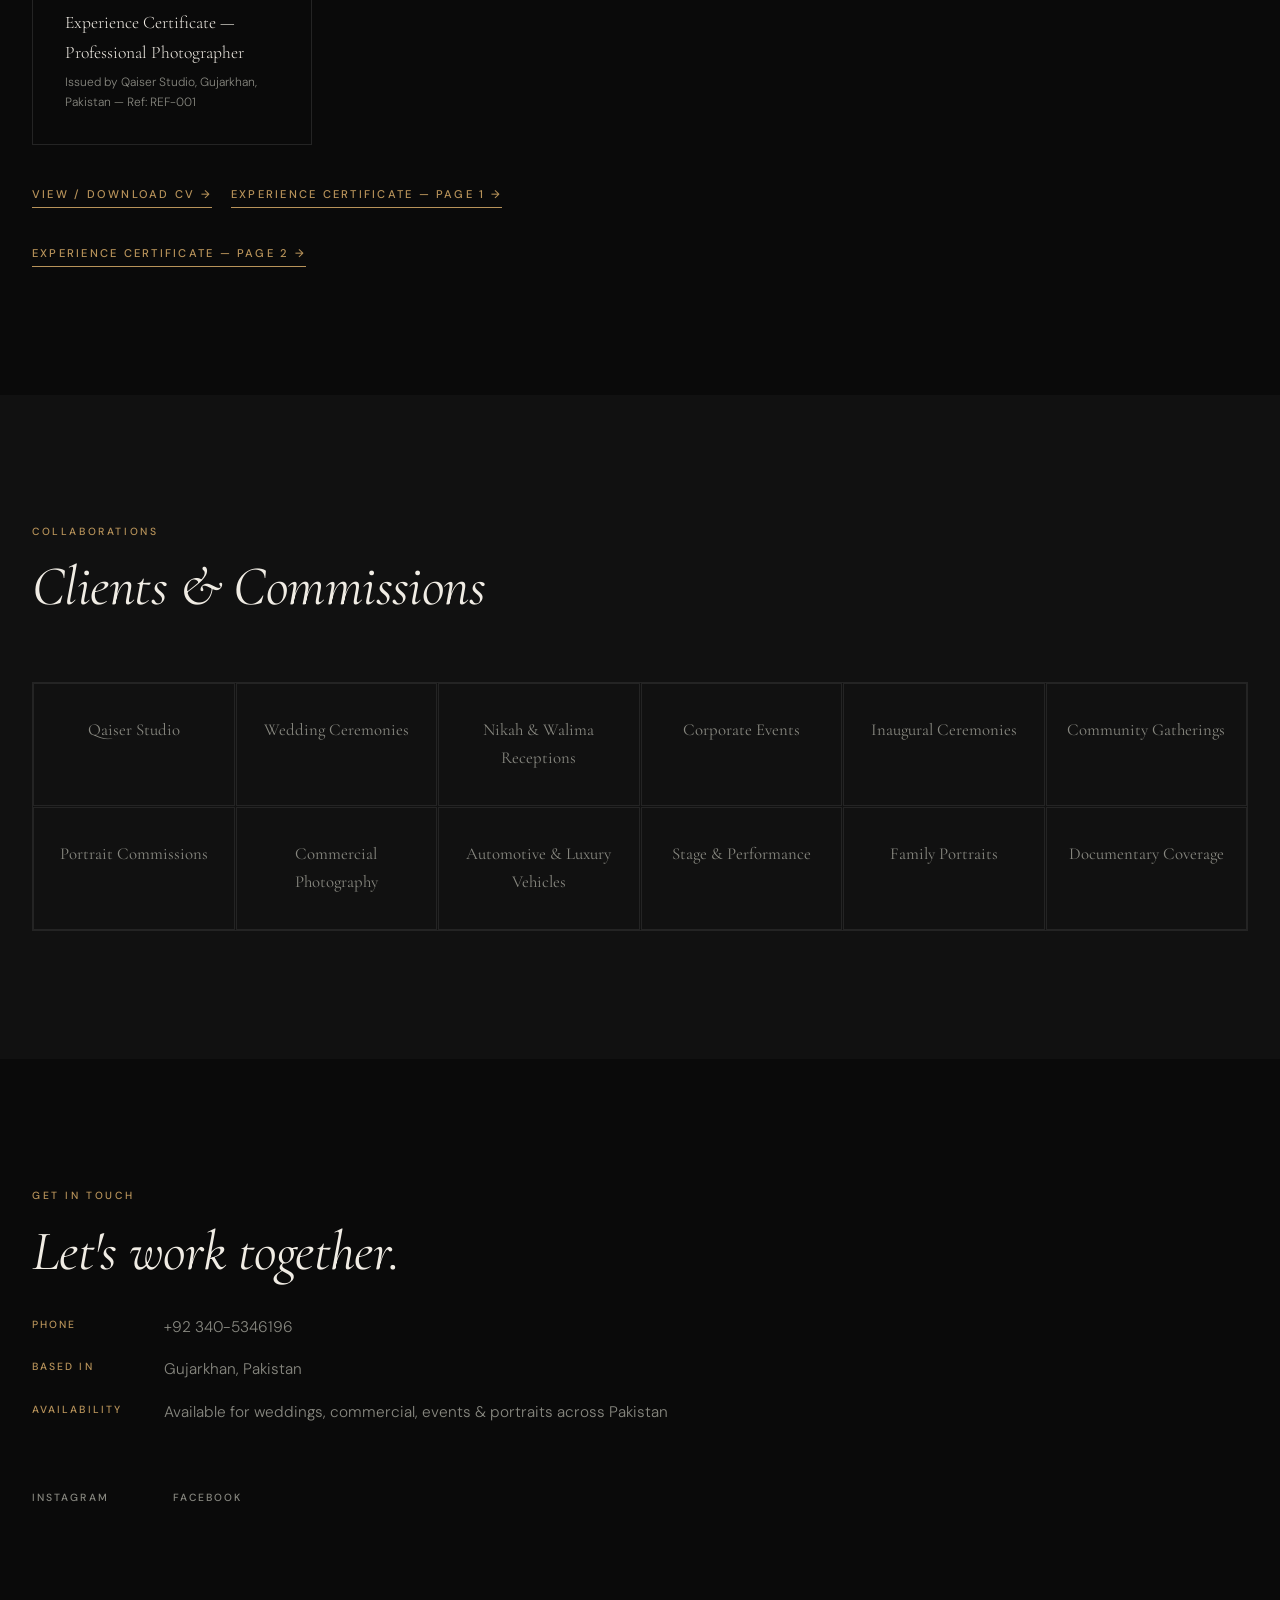
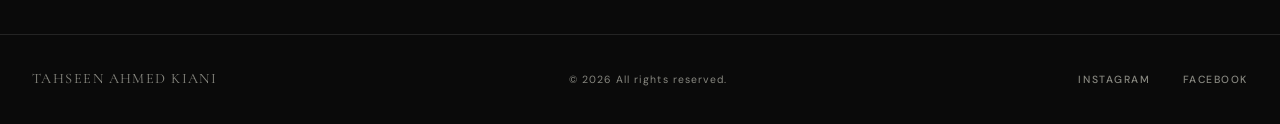
==== commit 7fa865d0: "Add CV page with view/download button on website Creates cv.html with Tahseen's full professional CV" ====
--- a/index.html
+++ b/index.html
@@ -45,6 +45,7 @@
       <li><a href="#experience">Experience</a></li>
       <li><a href="#clients">Clients</a></li>
       <li><a href="#contact">Contact</a></li>
+      <li><a href="cv.html" target="_blank" rel="noopener noreferrer" class="nav__cv-btn">View CV</a></li>
     </ul>
   </nav>
 
@@ -167,10 +168,10 @@
               <span class="award__body">Issued by Qaiser Studio, Gujarkhan, Pakistan &mdash; Ref: REF-001</span>
             </div>
           </div>
-          <p style="margin-top:1.5rem;">
-            <a class="btn-text" href="assests/experience-certificate-1.jpeg" target="_blank" rel="noopener noreferrer">View Experience Certificate — Page 1 &rarr;</a>
-            &nbsp;&nbsp;
-            <a class="btn-text" href="assests/experience-certificate-2.jpeg" target="_blank" rel="noopener noreferrer">View Experience Certificate — Page 2 &rarr;</a>
+          <p style="margin-top:1.5rem; display:flex; flex-wrap:wrap; gap:1.2rem; align-items:center;">
+            <a class="btn-text" href="cv.html" target="_blank" rel="noopener noreferrer">View / Download CV &rarr;</a>
+            <a class="btn-text" href="assests/experience-certificate-1.jpeg" target="_blank" rel="noopener noreferrer">Experience Certificate — Page 1 &rarr;</a>
+            <a class="btn-text" href="assests/experience-certificate-2.jpeg" target="_blank" rel="noopener noreferrer">Experience Certificate — Page 2 &rarr;</a>
           </p>
         </div>
       </div>
--- a/css/style.css
+++ b/css/style.css
@@ -250,6 +250,19 @@
   width: 100%;
 }
 
+.nav__cv-btn {
+  border: 1px solid var(--gold) !important;
+  color: var(--gold) !important;
+  padding: .35rem .9rem !important;
+  letter-spacing: .1em;
+  transition: background .2s, color .2s !important;
+}
+.nav__cv-btn::after { display: none !important; }
+.nav__cv-btn:hover {
+  background: var(--gold) !important;
+  color: var(--black) !important;
+}
+
 /* Hamburger */
 .nav__toggle {
   display: none;
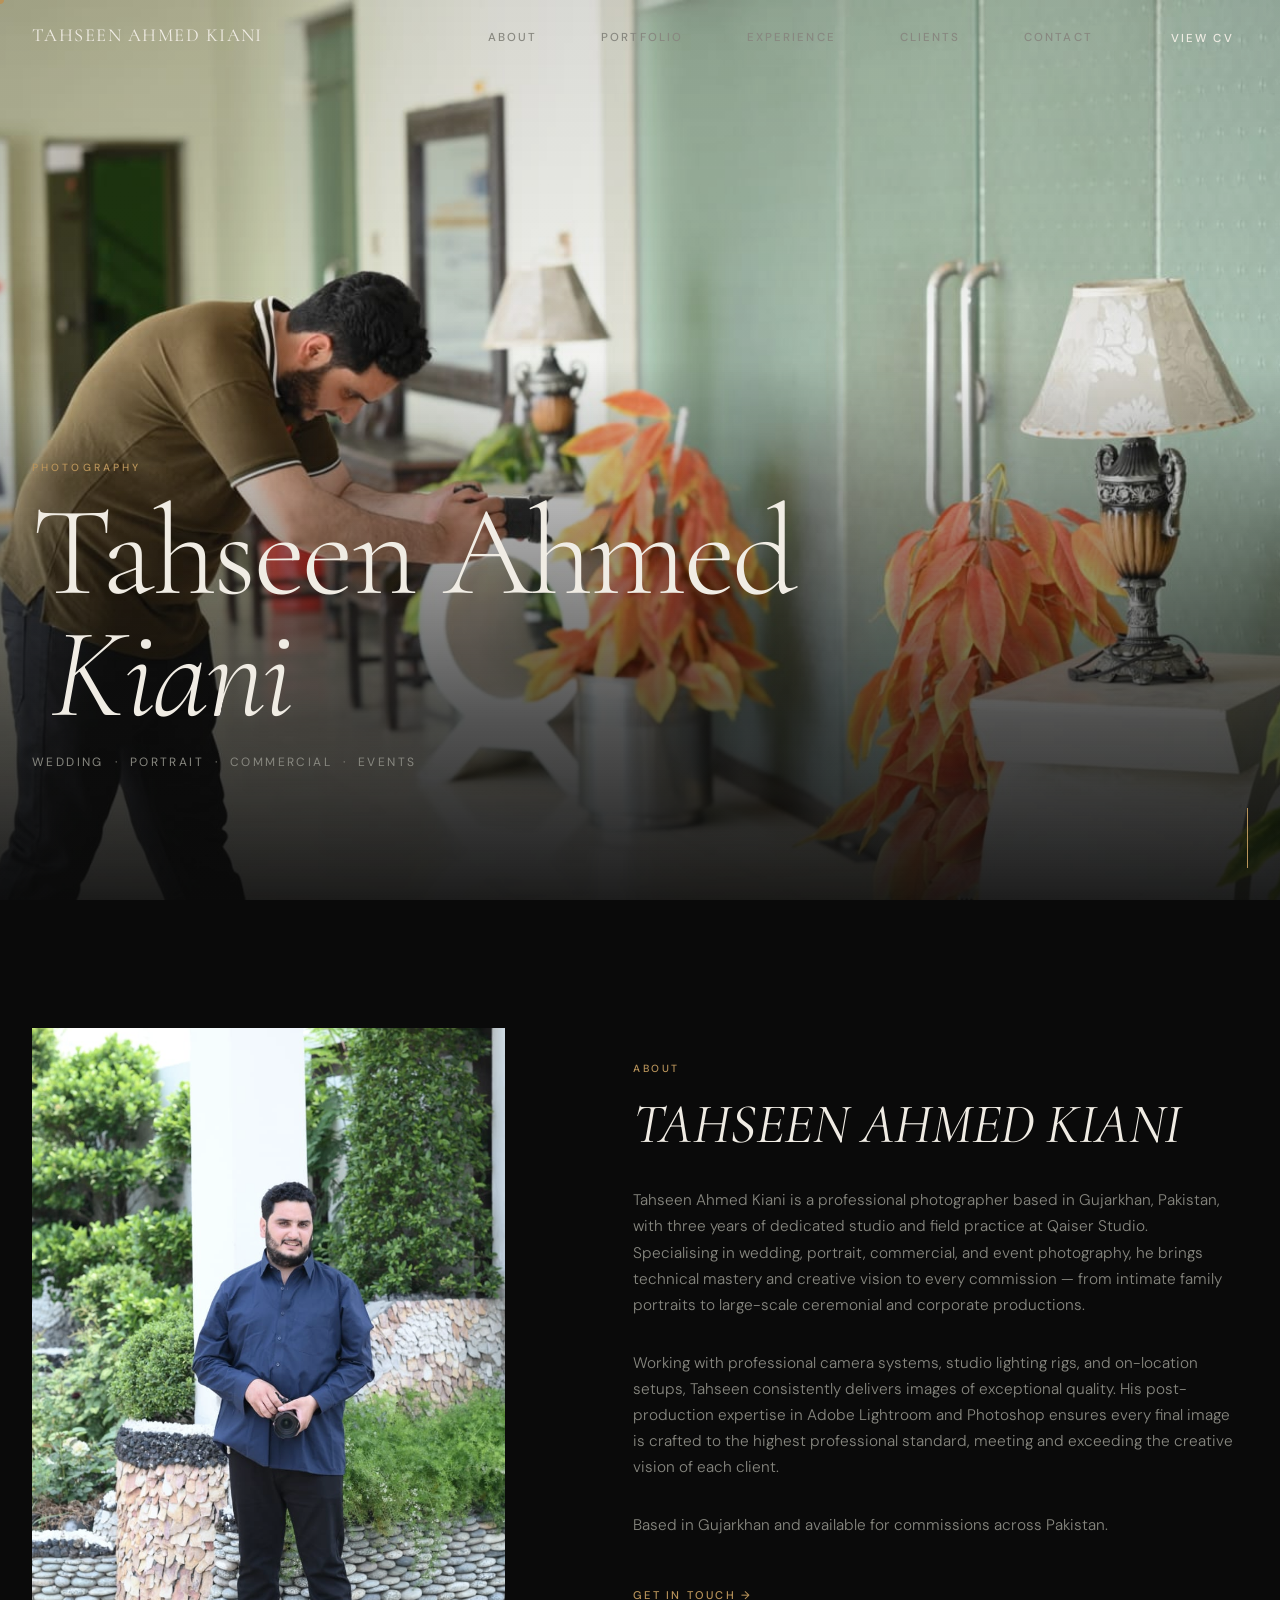
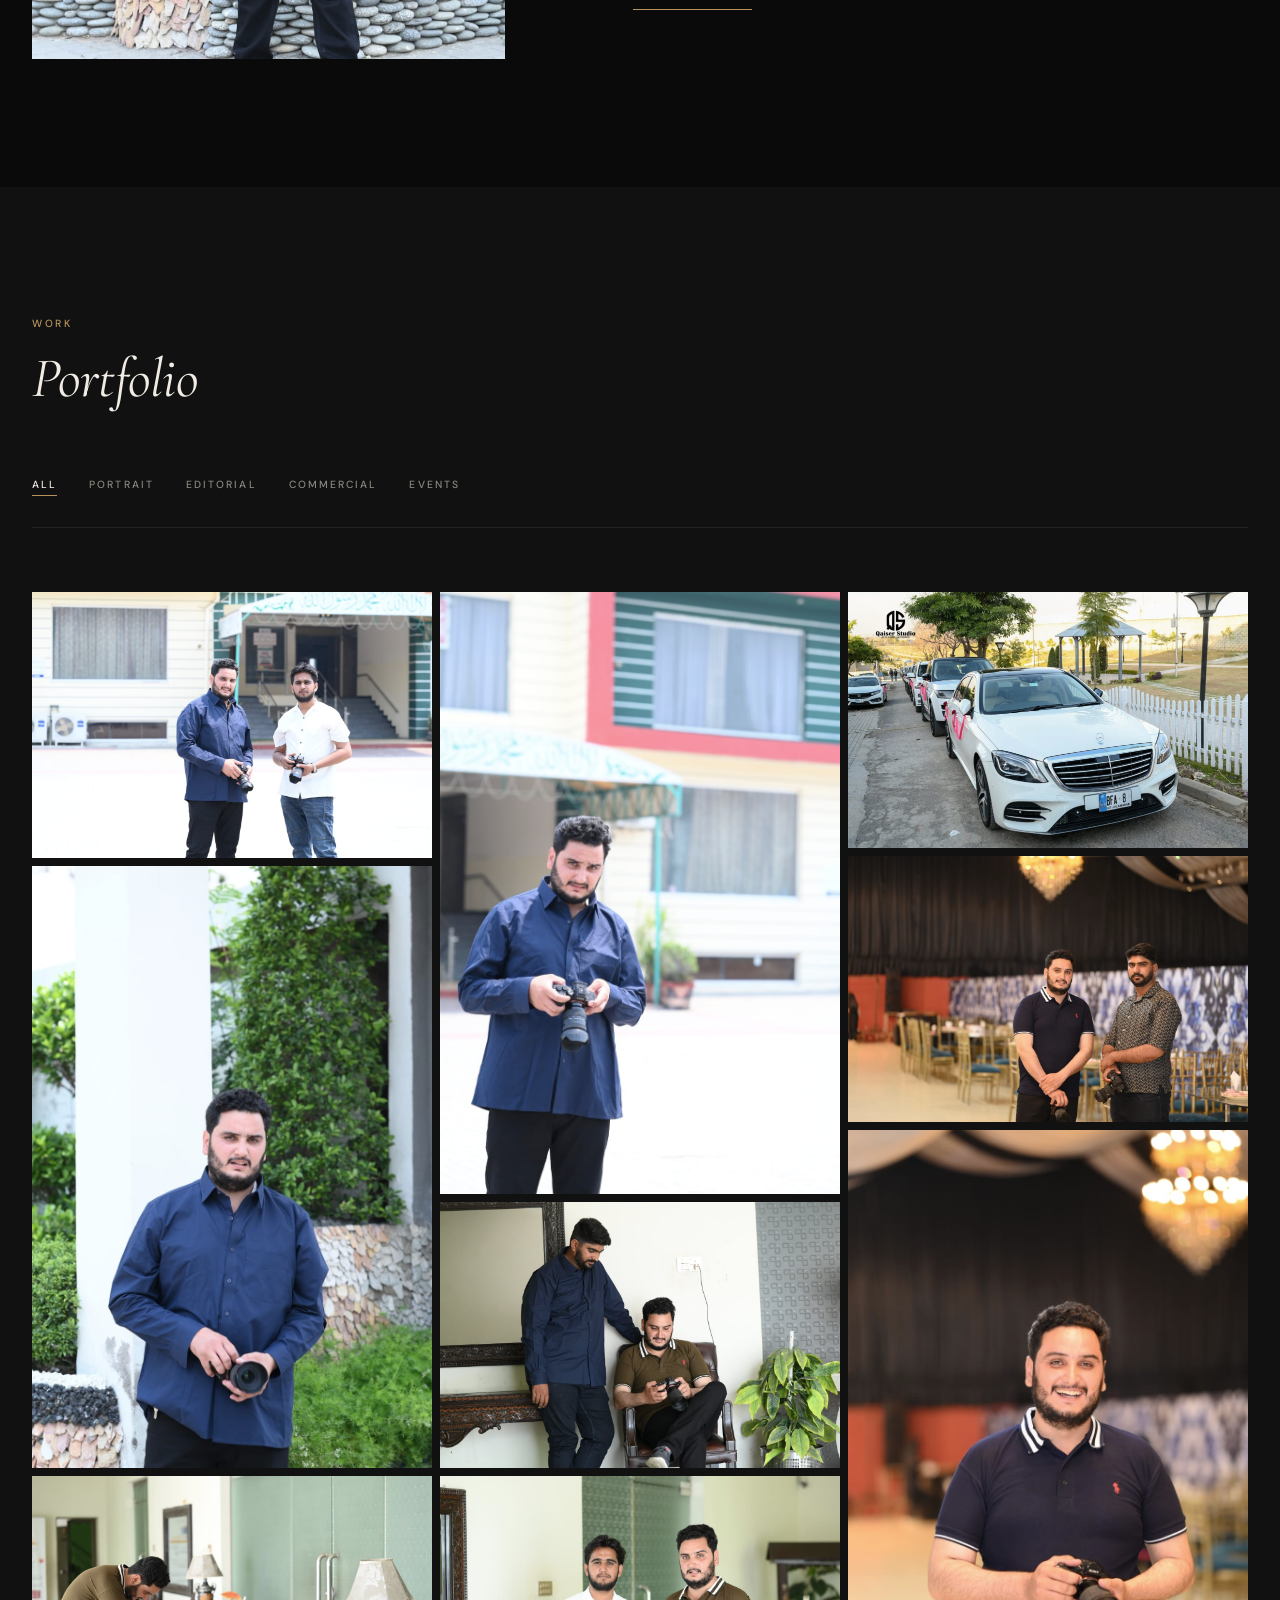
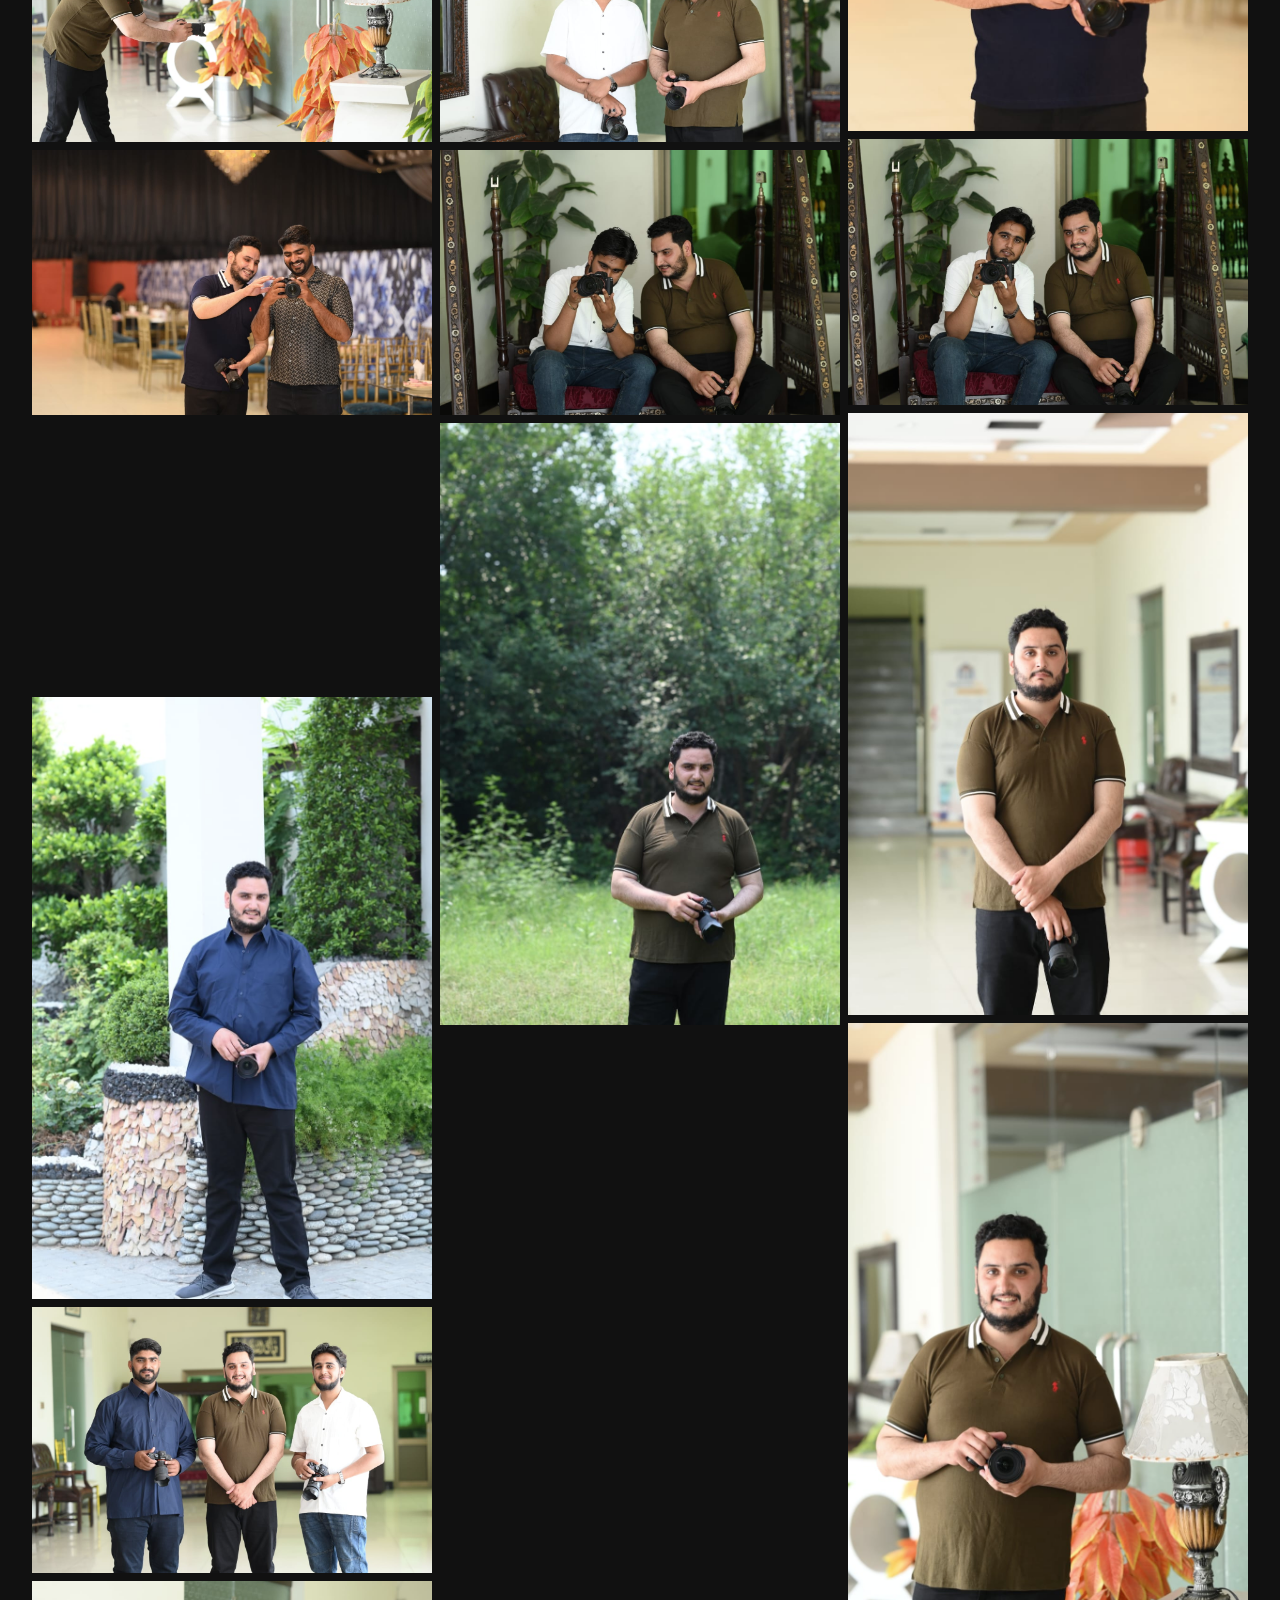
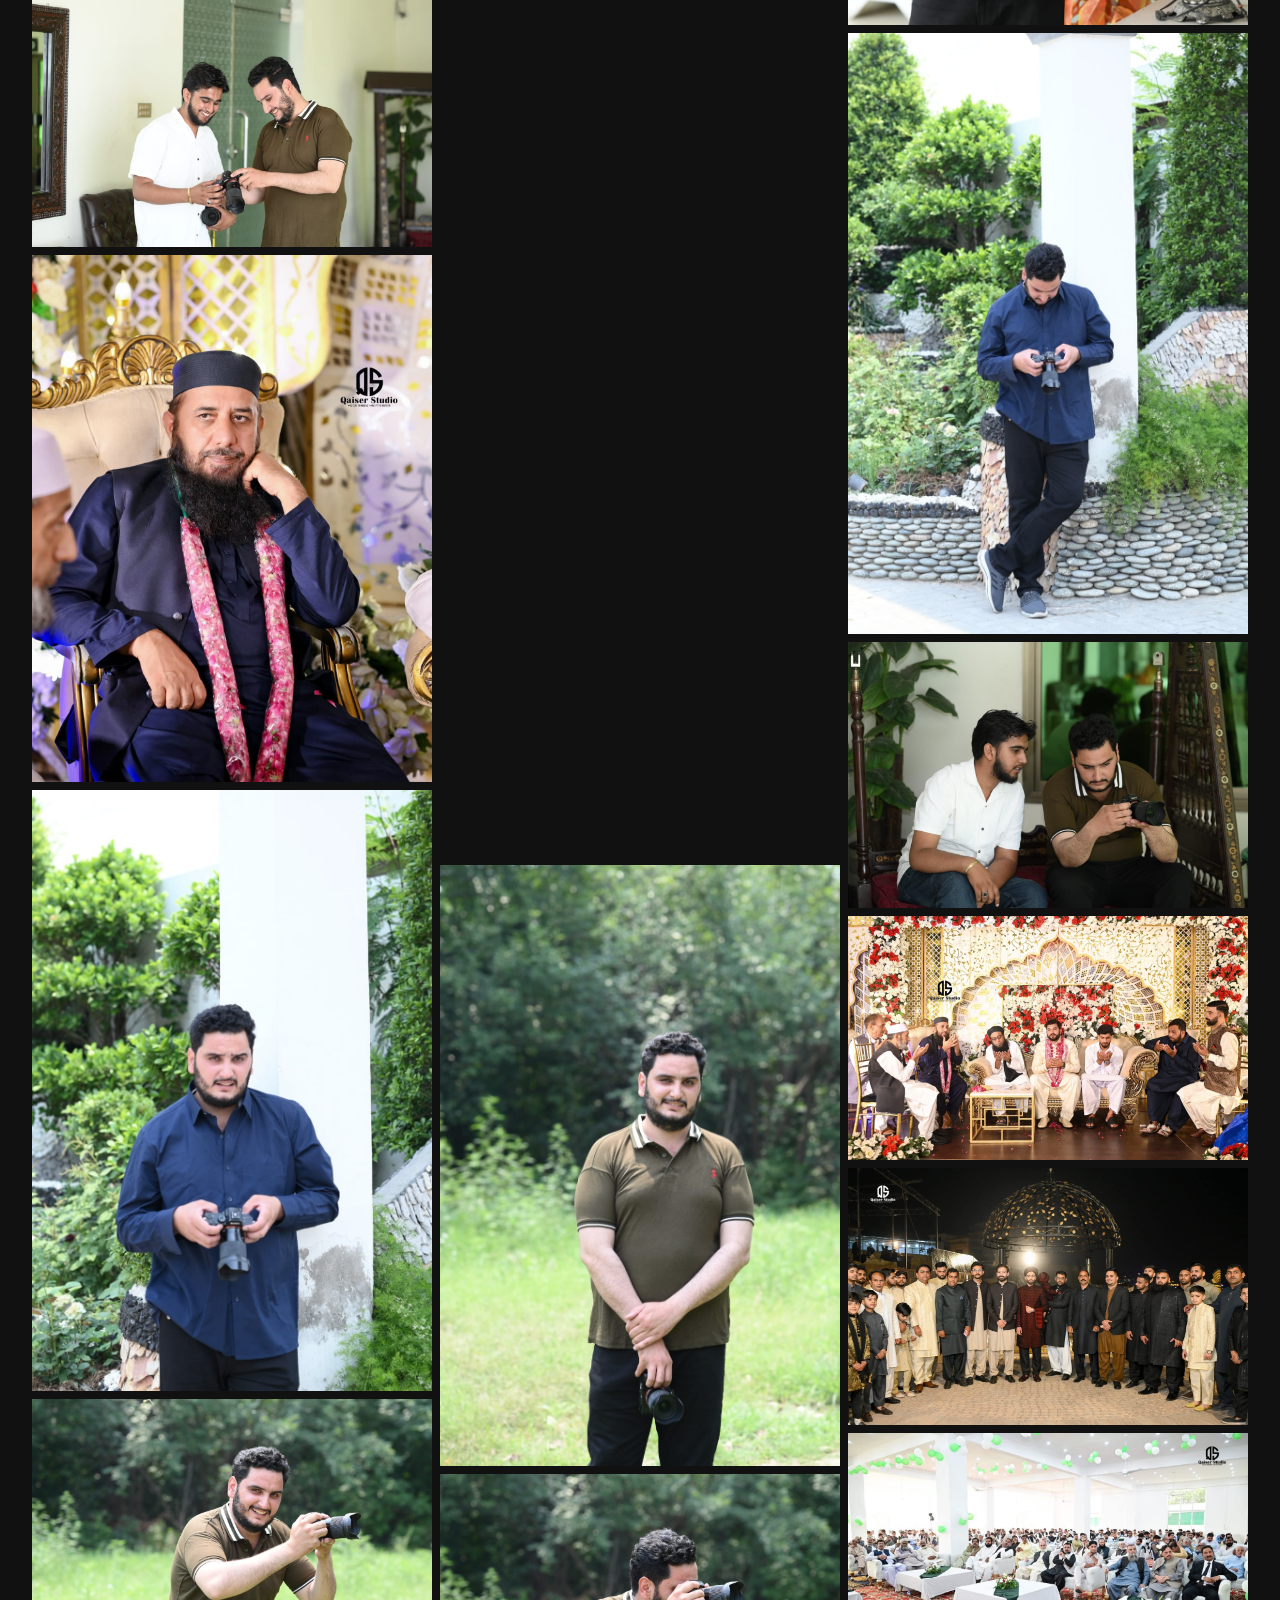
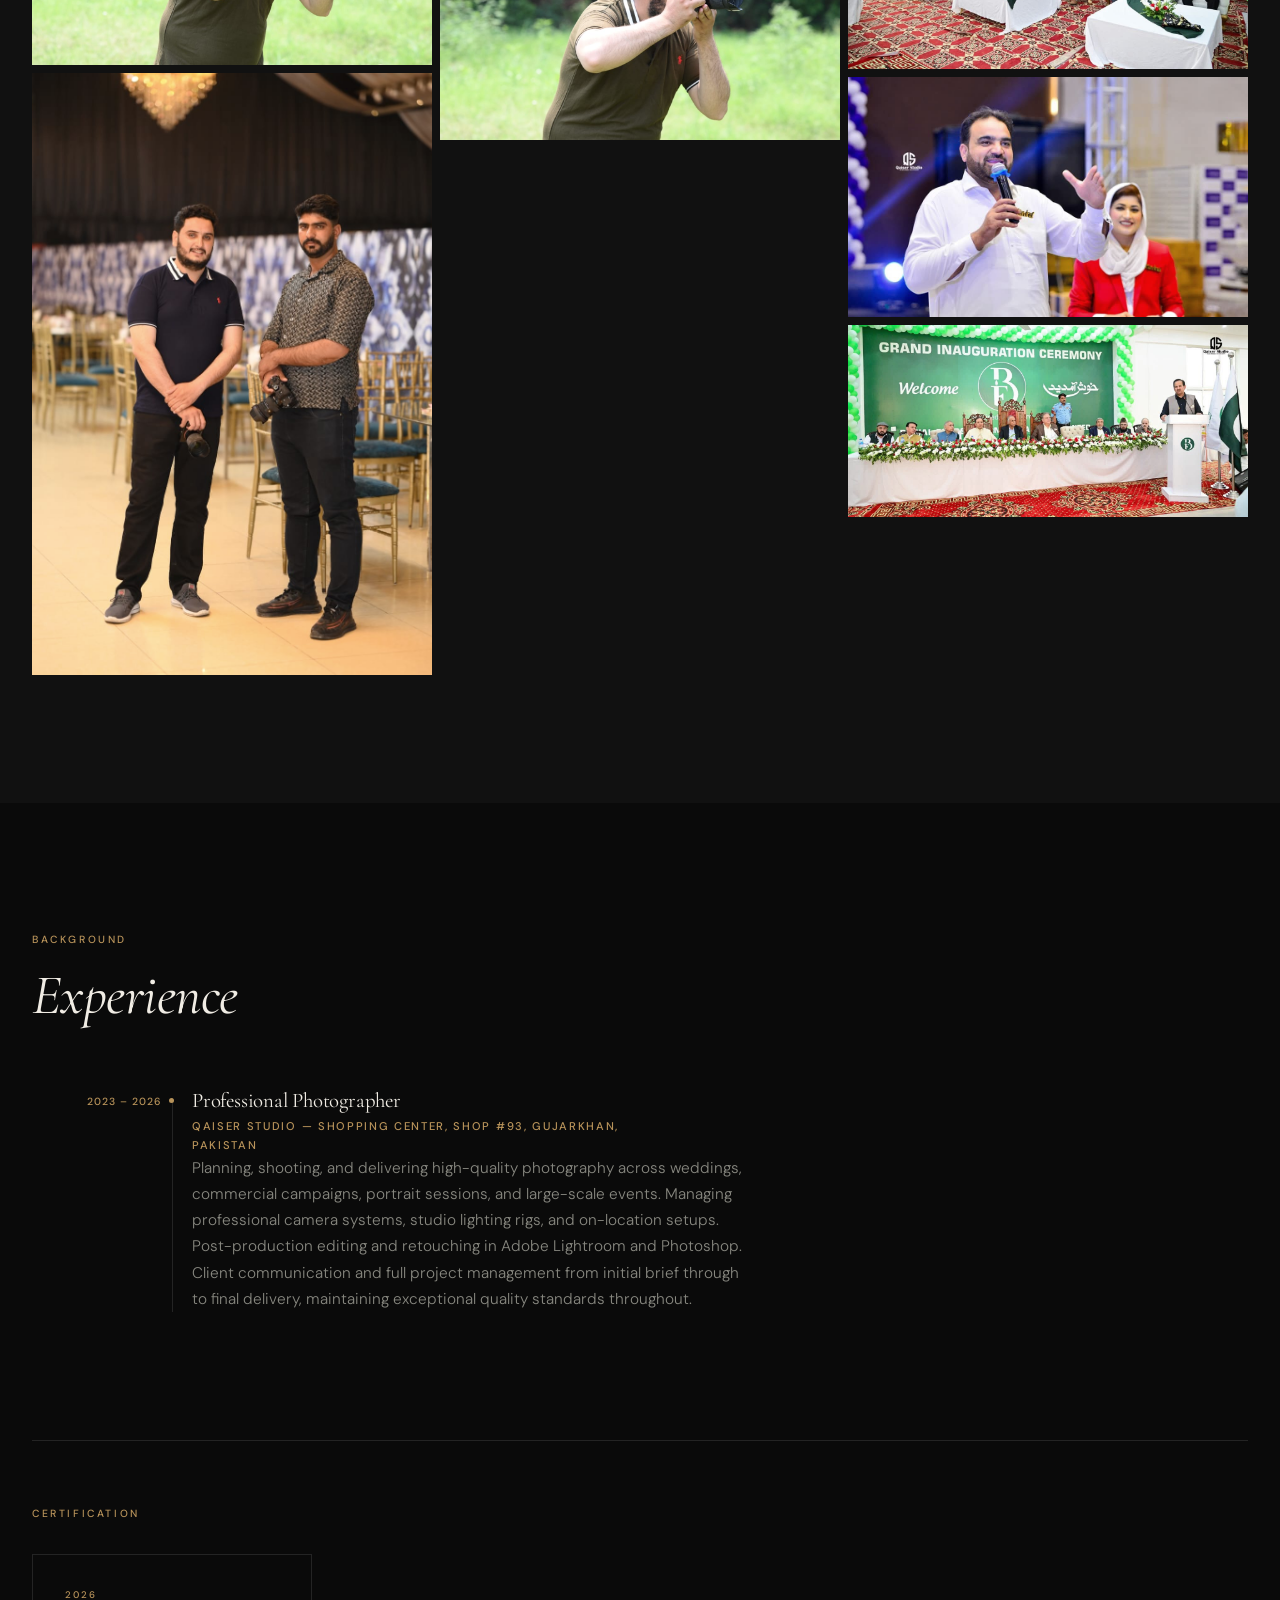
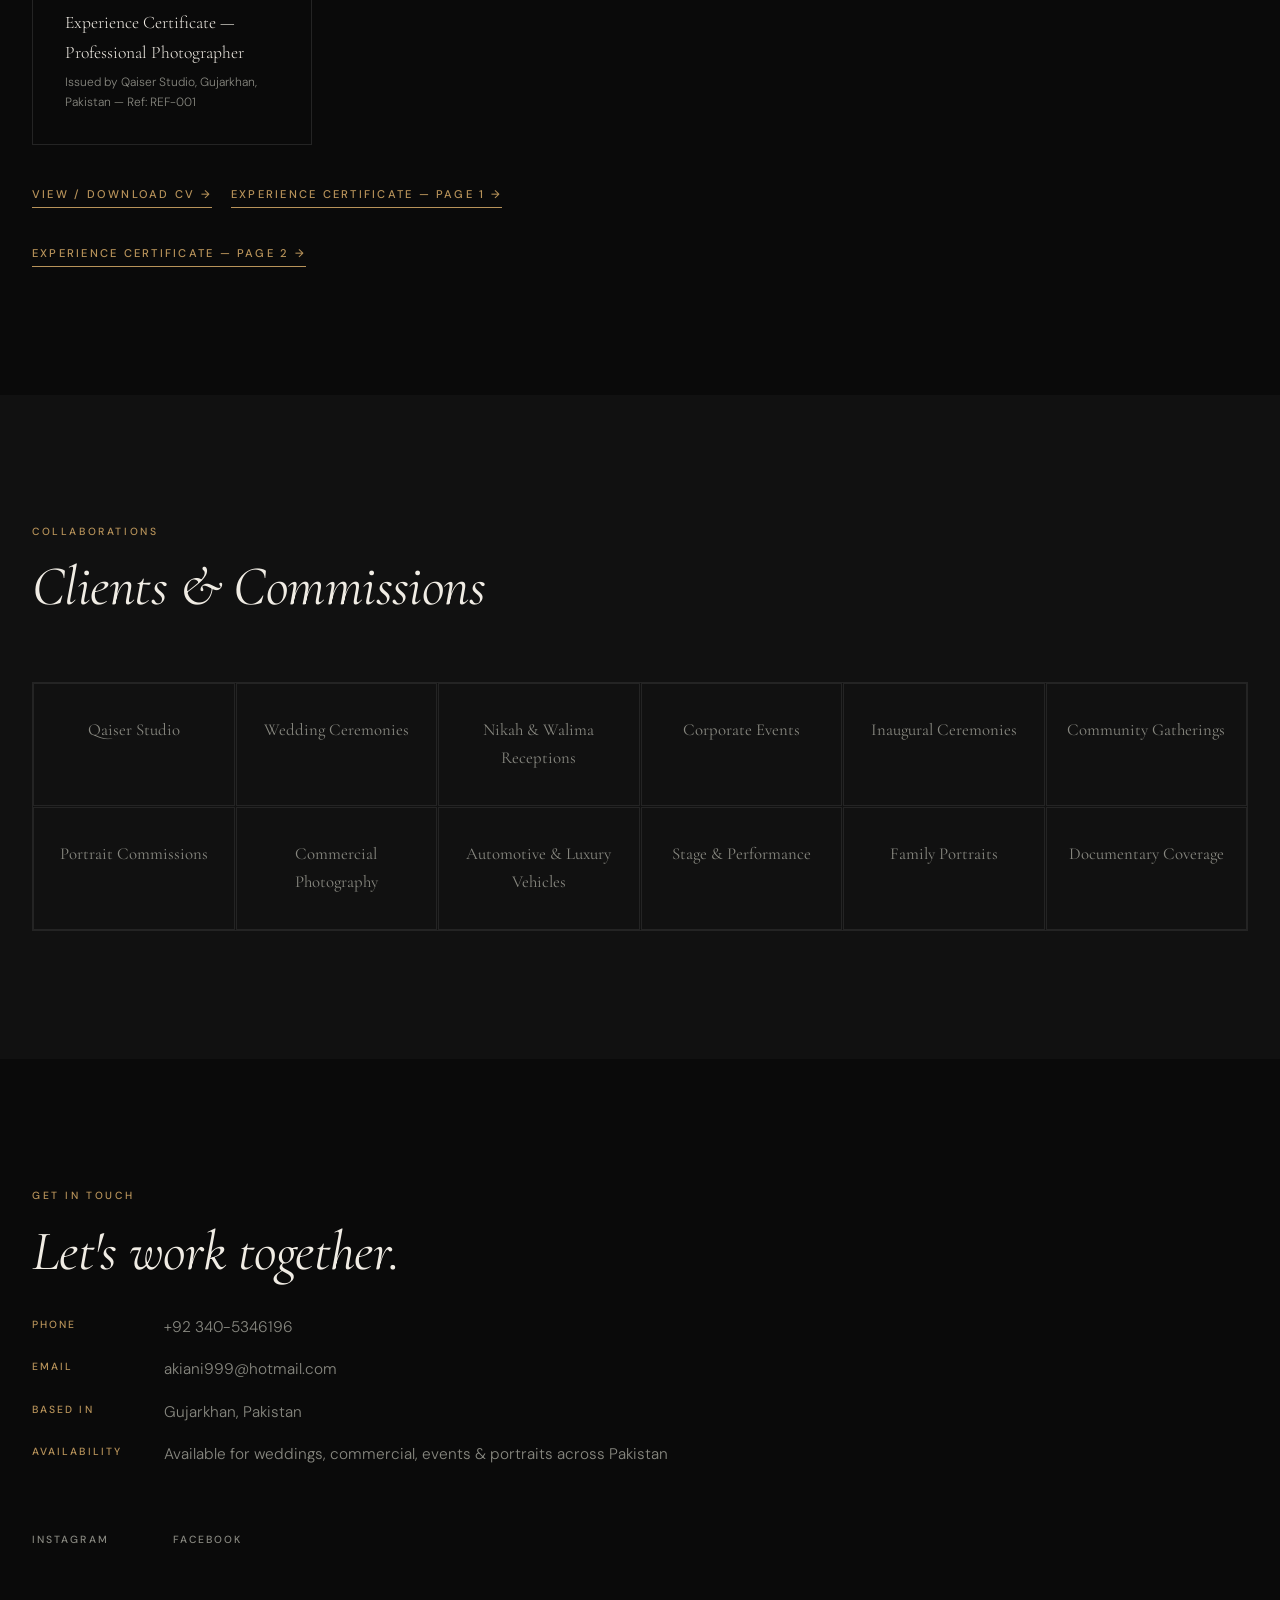
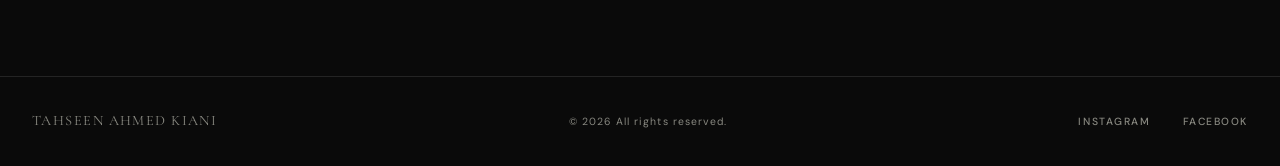
==== commit 42c19ca1: "Add email and update contact details with akiani999@hotmail.com Co-Authored-By: Claude Sonnet 4.6 <n" ====
--- a/index.html
+++ b/index.html
@@ -214,6 +214,7 @@
 
           <div class="contact__details">
             <p><span class="contact__label">Phone</span><a href="tel:+923405346196">+92 340-5346196</a></p>
+            <p><span class="contact__label">Email</span><a href="mailto:akiani999@hotmail.com">akiani999@hotmail.com</a></p>
             <p><span class="contact__label">Based in</span>Gujarkhan, Pakistan</p>
             <p><span class="contact__label">Availability</span>Available for weddings, commercial, events &amp; portraits across Pakistan</p>
           </div>
